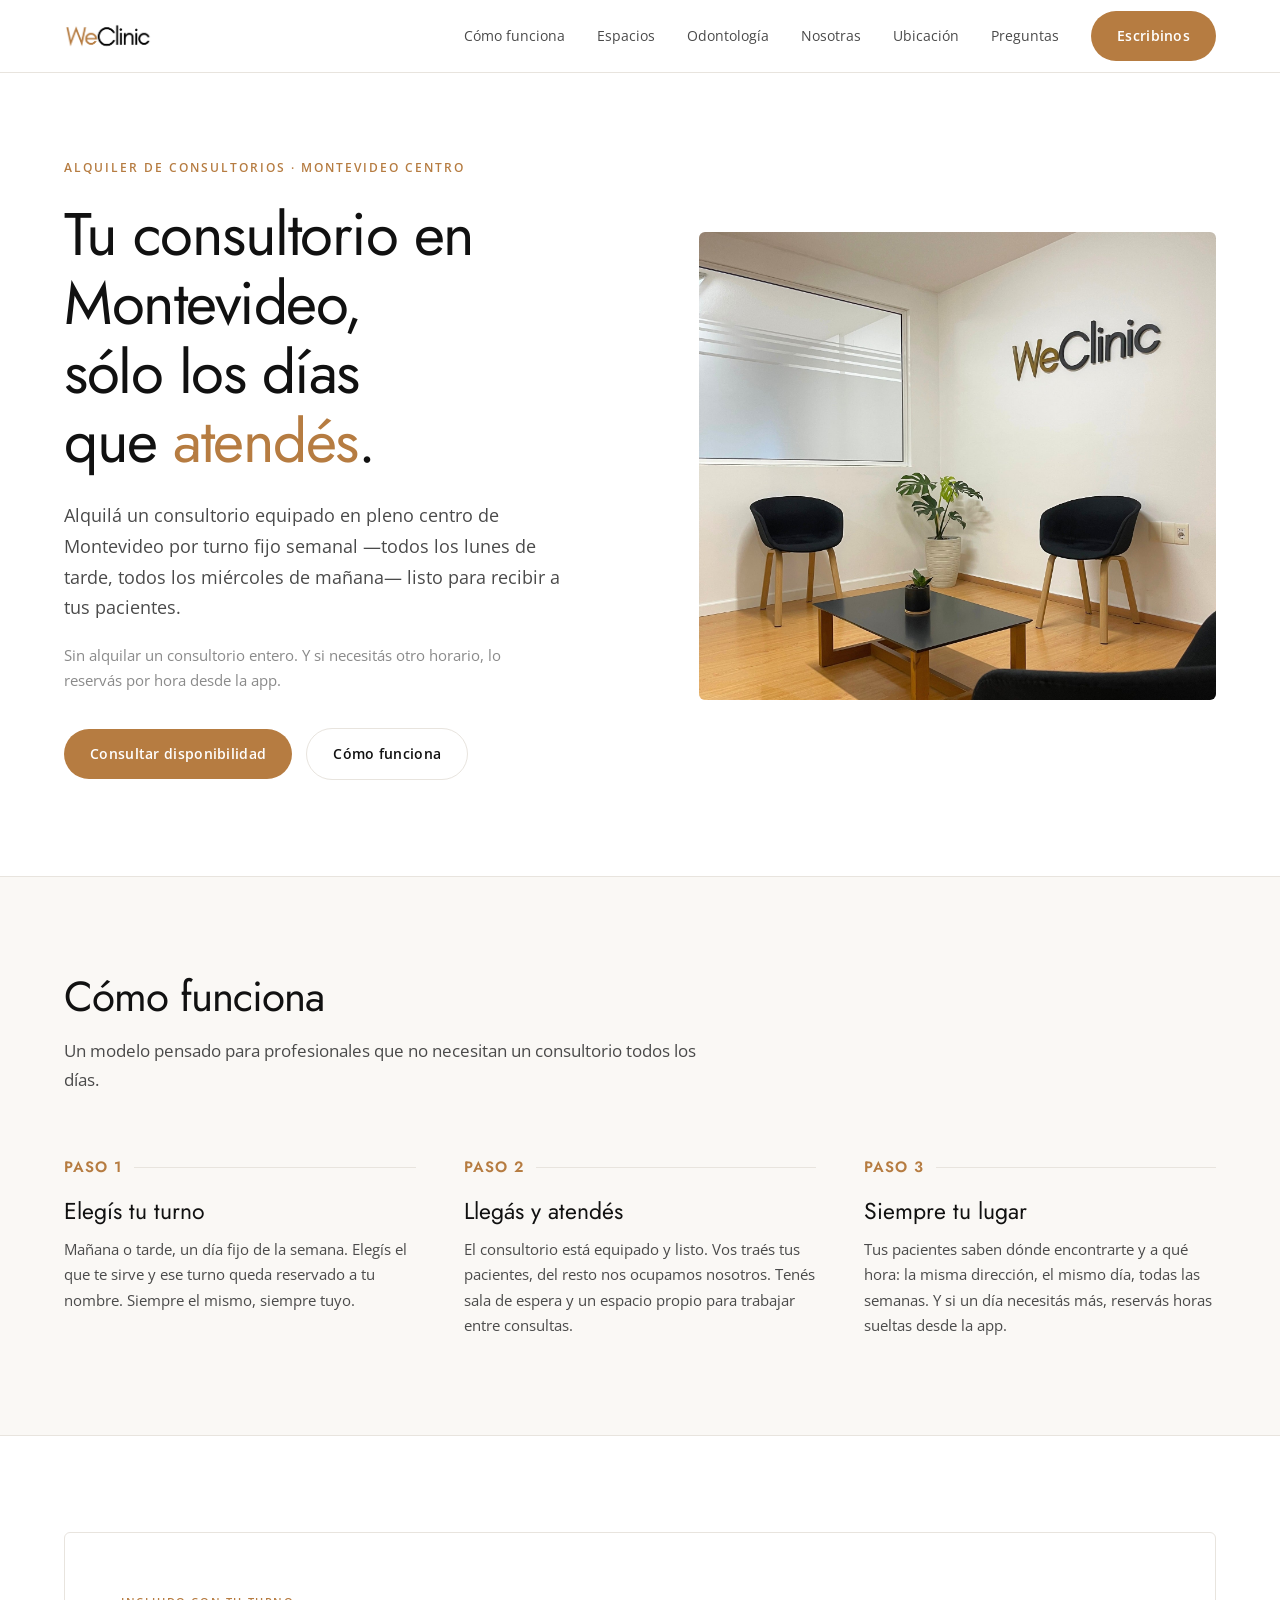
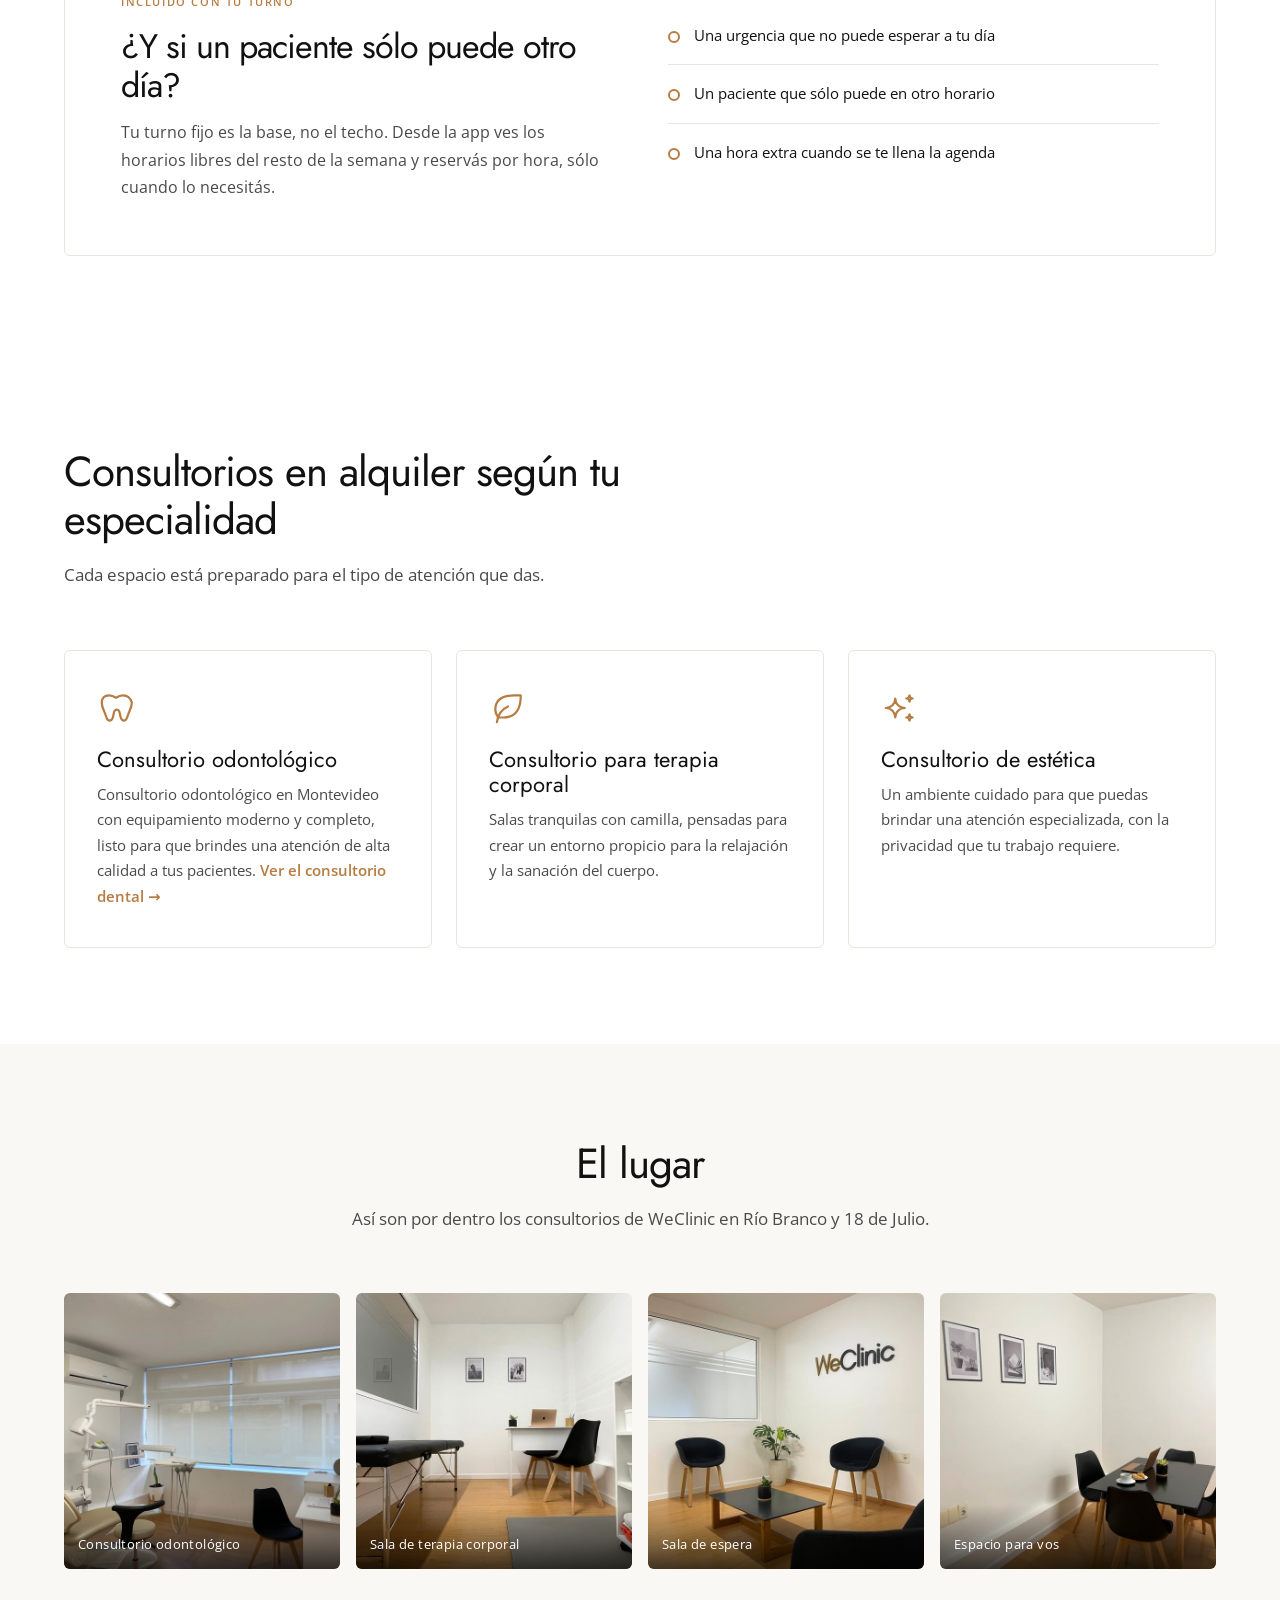
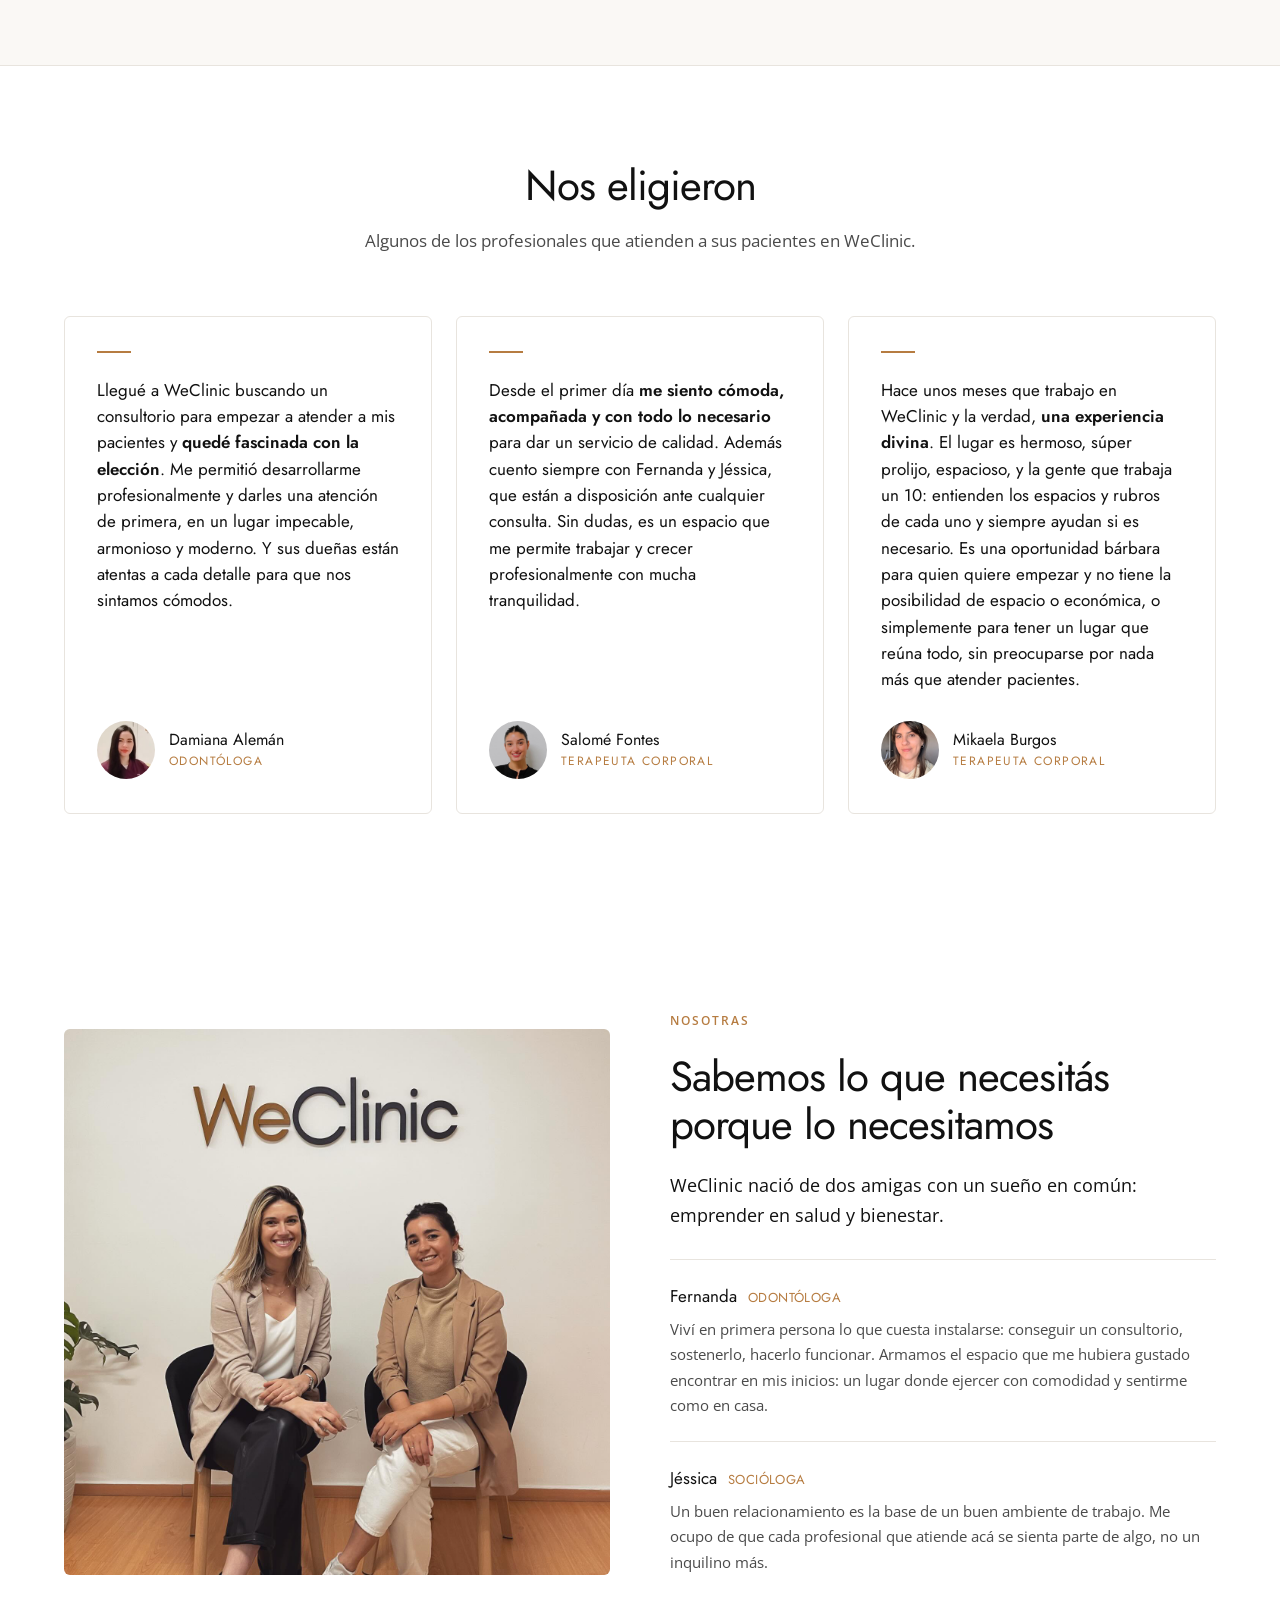
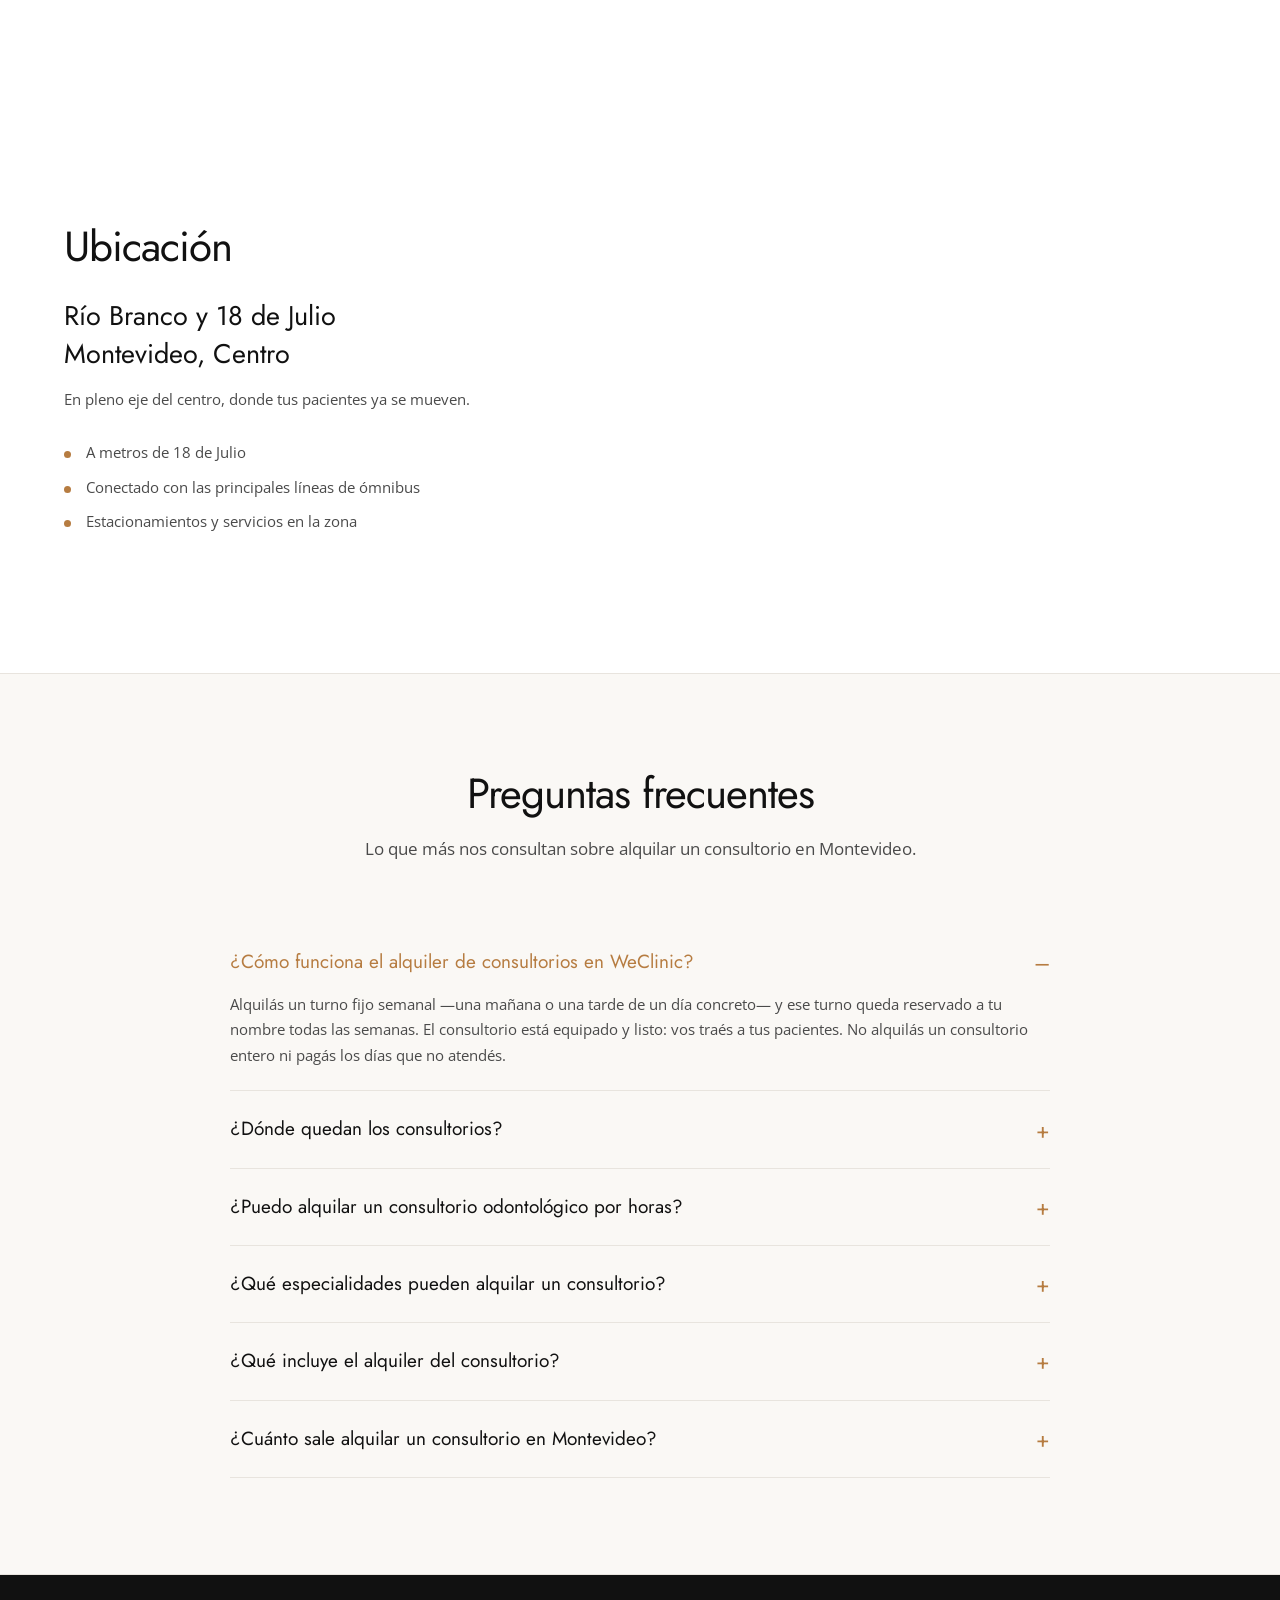
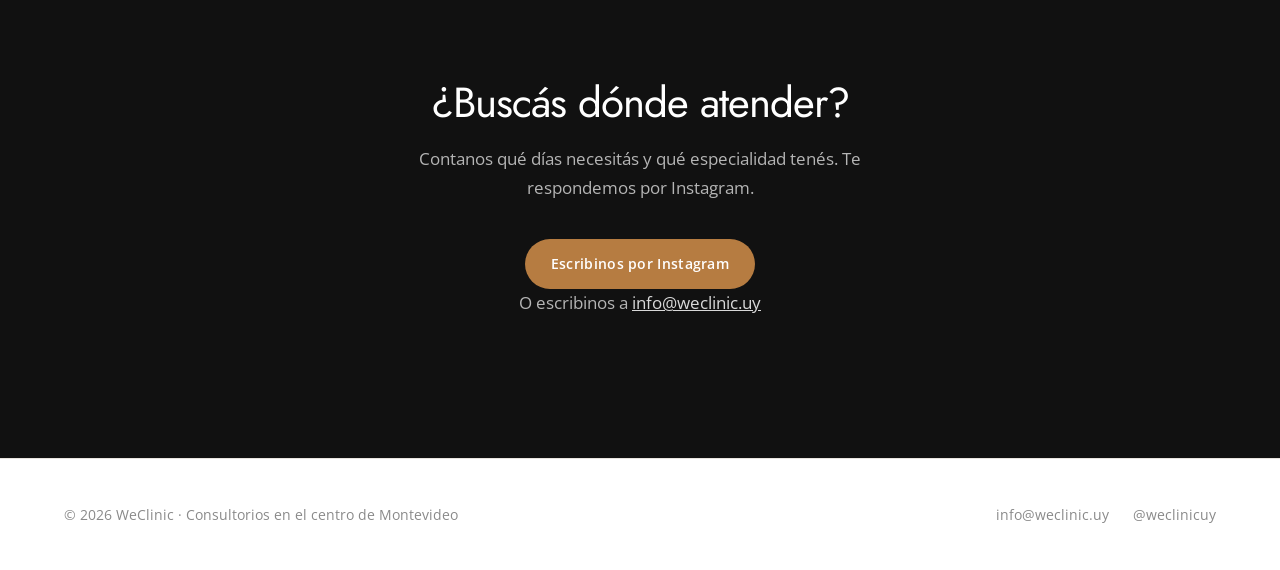
==== index.html @ 14ea9f9a "Agregar testimonio de Mikaela Burgos Co-Authored-By: Claude Opus 5 <noreply@anthropic.com>" ====
<!DOCTYPE html>
<html lang="es-UY">
<head>
<meta charset="utf-8">
<meta name="viewport" content="width=device-width, initial-scale=1">
<title>Alquiler de consultorios en Montevideo por turno | WeClinic</title>
<meta name="description" content="Alquiler de consultorios equipados en el centro de Montevideo (Río Branco y 18 de Julio). Turno fijo semanal u horas sueltas, para odontólogos, terapeutas y estética. Sin alquilar un consultorio entero.">
<link rel="canonical" href="https://weclinic.uy/">
<meta name="robots" content="index,follow,max-image-preview:large">
<meta property="og:type" content="website">
<meta property="og:site_name" content="WeClinic">
<meta property="og:locale" content="es_UY">
<meta property="og:title" content="Alquiler de consultorios en Montevideo por turno | WeClinic">
<meta property="og:description" content="Consultorios equipados para alquilar por turno fijo semanal en pleno centro de Montevideo. Odontología, terapia corporal y estética.">
<meta property="og:image" content="https://weclinic.uy/img/recepcion.jpg">
<meta property="og:url" content="https://weclinic.uy/">
<meta name="twitter:card" content="summary_large_image">
<meta name="twitter:title" content="Alquiler de consultorios en Montevideo por turno | WeClinic">
<meta name="twitter:description" content="Consultorios equipados para alquilar por turno fijo semanal en pleno centro de Montevideo.">
<meta name="twitter:image" content="https://weclinic.uy/img/recepcion.jpg">
<meta name="theme-color" content="#111111">
<link rel="icon" type="image/png" href="img/favicon.png">
<link rel="apple-touch-icon" href="img/favicon.png">
<link rel="preconnect" href="https://fonts.googleapis.com">
<link rel="preconnect" href="https://fonts.gstatic.com" crossorigin>
<link href="https://fonts.googleapis.com/css2?family=Jost:wght@300;400;500;600&family=Open+Sans:wght@400;600&display=swap" rel="stylesheet">
<link rel="stylesheet" href="css/site.css">

<script type="application/ld+json">
{
  "@context": "https://schema.org",
  "@graph": [
    {
      "@type": ["LocalBusiness", "MedicalClinic"],
      "@id": "https://weclinic.uy/#business",
      "name": "WeClinic",
      "description": "Alquiler de consultorios equipados por turno fijo semanal u horas sueltas en el centro de Montevideo, para odontólogos, terapeutas corporales y profesionales de la estética.",
      "url": "https://weclinic.uy/",
      "logo": "https://weclinic.uy/img/logo.png",
      "image": [
        "https://weclinic.uy/img/recepcion.jpg",
        "https://weclinic.uy/img/odontologia.jpg",
        "https://weclinic.uy/img/terapia.jpg"
      ],
      "email": "info@weclinic.uy",
      "address": {
        "@type": "PostalAddress",
        "streetAddress": "Río Branco esq. 18 de Julio",
        "addressLocality": "Montevideo",
        "addressRegion": "Montevideo",
        "postalCode": "11100",
        "addressCountry": "UY"
      },
      "geo": {
        "@type": "GeoCoordinates",
        "latitude": -34.9060,
        "longitude": -56.1922
      },
      "areaServed": {
        "@type": "City",
        "name": "Montevideo"
      },
      "sameAs": ["https://instagram.com/weclinicuy"]
    },
    {
      "@type": "Service",
      "@id": "https://weclinic.uy/#servicio",
      "name": "Alquiler de consultorios en Montevideo",
      "serviceType": "Alquiler de consultorios médicos y odontológicos",
      "provider": { "@id": "https://weclinic.uy/#business" },
      "areaServed": { "@type": "City", "name": "Montevideo" },
      "hasOfferCatalog": {
        "@type": "OfferCatalog",
        "name": "Consultorios disponibles",
        "itemListElement": [
          {
            "@type": "Offer",
            "itemOffered": {
              "@type": "Service",
              "name": "Alquiler de consultorio odontológico en Montevideo",
              "description": "Consultorio odontológico equipado con sillón dental, por turno fijo semanal u horas sueltas."
            }
          },
          {
            "@type": "Offer",
            "itemOffered": {
              "@type": "Service",
              "name": "Alquiler de consultorio para terapia corporal en Montevideo",
              "description": "Consultorio equipado con camilla para masajes, fisioterapia y terapias corporales."
            }
          },
          {
            "@type": "Offer",
            "itemOffered": {
              "@type": "Service",
              "name": "Alquiler de consultorio de estética en Montevideo",
              "description": "Consultorio privado y equipado para tratamientos estéticos."
            }
          }
        ]
      }
    },
    {
      "@type": "FAQPage",
      "@id": "https://weclinic.uy/#faq",
      "mainEntity": [
        {
          "@type": "Question",
          "name": "¿Cómo funciona el alquiler de consultorios en WeClinic?",
          "acceptedAnswer": {
            "@type": "Answer",
            "text": "Alquilás un turno fijo semanal —una mañana o una tarde de un día concreto— y ese turno queda reservado a tu nombre todas las semanas. El consultorio está equipado y listo: vos traés a tus pacientes. No alquilás un consultorio entero ni pagás los días que no atendés."
          }
        },
        {
          "@type": "Question",
          "name": "¿Dónde quedan los consultorios?",
          "acceptedAnswer": {
            "@type": "Answer",
            "text": "En Río Branco y 18 de Julio, pleno centro de Montevideo. Está a metros de 18 de Julio, conectado con las principales líneas de ómnibus y con estacionamientos y servicios en la zona."
          }
        },
        {
          "@type": "Question",
          "name": "¿Puedo alquilar un consultorio odontológico por horas?",
          "acceptedAnswer": {
            "@type": "Answer",
            "text": "Sí. Además de tu turno fijo, desde la app ves los horarios libres del resto de la semana y reservás por hora cuando lo necesitás: una urgencia, un paciente que sólo puede otro día o una hora extra cuando se te llena la agenda."
          }
        },
        {
          "@type": "Question",
          "name": "¿Qué especialidades pueden alquilar un consultorio?",
          "acceptedAnswer": {
            "@type": "Answer",
            "text": "Tenemos consultorios preparados para odontología (con sillón dental), terapia corporal (con camilla) y estética. Si tu especialidad no está en la lista, escribinos y vemos si el espacio te sirve."
          }
        },
        {
          "@type": "Question",
          "name": "¿Qué incluye el alquiler del consultorio?",
          "acceptedAnswer": {
            "@type": "Answer",
            "text": "El consultorio equipado, sala de espera para tus pacientes y un espacio propio donde trabajar entre consultas. Sumado al acceso a la app para reservar horas sueltas."
          }
        },
        {
          "@type": "Question",
          "name": "¿Cuánto sale alquilar un consultorio en Montevideo?",
          "acceptedAnswer": {
            "@type": "Answer",
            "text": "El precio depende del turno y de la especialidad. Escribinos por Instagram o a info@weclinic.uy contándonos qué días necesitás y te pasamos la disponibilidad y el valor."
          }
        }
      ]
    },
    {
      "@type": "WebSite",
      "@id": "https://weclinic.uy/#website",
      "url": "https://weclinic.uy/",
      "name": "WeClinic",
      "inLanguage": "es-UY",
      "publisher": { "@id": "https://weclinic.uy/#business" }
    }
  ]
}
</script>
</head>
<body>

<header>
  <div class="wrap nav">
    <a href="#" class="logo"><img src="img/logo.png" alt="WeClinic" width="1500" height="578"></a>
    <nav class="nav-links">
      <a href="#como-funciona">Cómo funciona</a>
      <a href="#espacios">Espacios</a>
      <a href="consultorio-odontologico-montevideo/">Odontología</a>
      <a href="#nosotras">Nosotras</a>
      <a href="#ubicacion">Ubicación</a>
      <a href="#preguntas">Preguntas</a>
      <a class="btn nav-cta" href="https://ig.me/m/weclinicuy" target="_blank" rel="noopener">Escribinos</a>
    </nav>
  </div>
</header>

<!-- HERO -->
<section class="hero">
  <div class="wrap hero-grid">
    <div>
      <span class="eyebrow">Alquiler de consultorios · Montevideo centro</span>
      <h1>Tu consultorio en Montevideo,<br>sólo los días<br>que <em>atendés</em>.</h1>
      <p class="lede">
        Alquilá un consultorio equipado en pleno centro de Montevideo por turno fijo
        semanal —todos los lunes de tarde, todos los miércoles de mañana— listo para
        recibir a tus pacientes.
      </p>
      <p class="hero-note">
        Sin alquilar un consultorio entero. Y si necesitás otro horario,
        lo reservás por hora desde la app.
      </p>
      <div class="hero-actions">
        <a class="btn btn-lg" href="https://ig.me/m/weclinicuy" target="_blank" rel="noopener">Consultar disponibilidad</a>
        <a class="btn btn-lg btn-ghost" href="#como-funciona">Cómo funciona</a>
      </div>
    </div>
    <div class="hero-img">
      <img src="img/recepcion.jpg" alt="Sala de espera de WeClinic con el logo en la pared" width="1800" height="2400">
    </div>
  </div>
</section>

<!-- COMO FUNCIONA -->
<section id="como-funciona" class="band">
  <div class="wrap">
    <div class="sec-head">
      <h2>Cómo funciona</h2>
      <p>Un modelo pensado para profesionales que no necesitan un consultorio todos los días.</p>
    </div>
    <div class="steps">
      <div class="step">
        <div class="step-num">PASO 1</div>
        <h3>Elegís tu turno</h3>
        <p>Mañana o tarde, un día fijo de la semana. Elegís el que te sirve y ese turno queda reservado a tu nombre. Siempre el mismo, siempre tuyo.</p>
      </div>
      <div class="step">
        <div class="step-num">PASO 2</div>
        <h3>Llegás y atendés</h3>
        <p>El consultorio está equipado y listo. Vos traés tus pacientes, del resto nos ocupamos nosotros. Tenés sala de espera y un espacio propio para trabajar entre consultas.</p>
      </div>
      <div class="step">
        <div class="step-num">PASO 3</div>
        <h3>Siempre tu lugar</h3>
        <p>Tus pacientes saben dónde encontrarte y a qué hora: la misma dirección, el mismo día, todas las semanas. Y si un día necesitás más, reservás horas sueltas desde la app.</p>
      </div>
    </div>
  </div>
</section>

<!-- APP / HORAS SUELTAS -->
<section>
  <div class="wrap">
    <div class="panel">
      <div>
        <span class="panel-tag">Incluido con tu turno</span>
        <h2>¿Y si un paciente sólo puede otro día?</h2>
        <p>
          Tu turno fijo es la base, no el techo. Desde la app ves los horarios
          libres del resto de la semana y reservás por hora, sólo cuando lo necesitás.
        </p>
      </div>
      <ul class="uses">
        <li>Una urgencia que no puede esperar a tu día</li>
        <li>Un paciente que sólo puede en otro horario</li>
        <li>Una hora extra cuando se te llena la agenda</li>
      </ul>
    </div>
  </div>
</section>

<!-- ESPECIALIDADES -->
<section id="espacios">
  <div class="wrap">
    <div class="sec-head">
      <h2>Consultorios en alquiler según tu especialidad</h2>
      <p>Cada espacio está preparado para el tipo de atención que das.</p>
    </div>
    <div class="specs">
      <div class="spec">
        <div class="spec-icon" aria-hidden="true">
          <svg viewBox="0 0 24 24" fill="none" stroke="currentColor" stroke-width="1.4" stroke-linecap="round" stroke-linejoin="round">
            <path d="M12 5.5c-1.5-1-3-1.5-4.5-1.5C5 4 3 5.5 3 8.5c0 2 .5 3.5 1.5 5.5.5 1 1 2.5 1.5 4 .5 1.5 1 2 2 2s1.5-.5 2-2c.5-1.5.5-3 1-4 .5-1 1-1 1.5-1s1 0 1.5 1c.5 1 .5 2.5 1 4 .5 1.5 1 2 2 2s1.5-.5 2-2c.5-1.5 1-3 1.5-4 1-2 1.5-3.5 1.5-5.5C21 5.5 19 4 16.5 4c-1.5 0-3 .5-4.5 1.5z"/>
          </svg>
        </div>
        <h3>Consultorio odontológico</h3>
        <p>Consultorio odontológico en Montevideo con equipamiento moderno y completo, listo para que brindes una atención de alta calidad a tus pacientes. <a href="consultorio-odontologico-montevideo/" style="color:var(--gold);text-decoration:none;font-weight:600">Ver el consultorio dental →</a></p>
      </div>
      <div class="spec">
        <div class="spec-icon" aria-hidden="true">
          <svg viewBox="0 0 24 24" fill="none" stroke="currentColor" stroke-width="1.4" stroke-linecap="round" stroke-linejoin="round">
            <path d="M5 21c.5-4.5 2.5-8 7-10"/>
            <path d="M9 18c6.2 0 10.5-3.3 11-12V4h-4c-9 0-12 4-12 9 0 1 0 3 2 5h3z"/>
          </svg>
        </div>
        <h3>Consultorio para terapia corporal</h3>
        <p>Salas tranquilas con camilla, pensadas para crear un entorno propicio para la relajación y la sanación del cuerpo.</p>
      </div>
      <div class="spec">
        <div class="spec-icon" aria-hidden="true">
          <svg viewBox="0 0 24 24" fill="none" stroke="currentColor" stroke-width="1.4" stroke-linecap="round" stroke-linejoin="round">
            <path d="M16 18a2 2 0 0 1 2 2 2 2 0 0 1 2-2 2 2 0 0 1-2-2 2 2 0 0 1-2 2z"/>
            <path d="M16 6a2 2 0 0 1 2 2 2 2 0 0 1 2-2 2 2 0 0 1-2-2 2 2 0 0 1-2 2z"/>
            <path d="M9 18a6 6 0 0 1 6-6 6 6 0 0 1-6-6 6 6 0 0 1-6 6 6 6 0 0 1 6 6z"/>
          </svg>
        </div>
        <h3>Consultorio de estética</h3>
        <p>Un ambiente cuidado para que puedas brindar una atención especializada, con la privacidad que tu trabajo requiere.</p>
      </div>
    </div>
  </div>
</section>

<!-- GALERIA -->
<section class="band" style="padding-top:0;border-top:0">
  <div class="wrap" style="padding-top:96px">
    <div class="sec-head center">
      <h2>El lugar</h2>
      <p>Así son por dentro los consultorios de WeClinic en Río Branco y 18 de Julio.</p>
    </div>
    <!--
      Cada foto abre en grande al hacer click. Para sumar otra, copiá un
      <figure class="shot"> entero: el visor toma solas todas las que haya.
      data-caption es el texto que se ve abajo en el visor (repetí el figcaption).
      data-full es opcional: poné ahí la versión en alta si existe; si no está,
      el visor usa la misma foto de la grilla.
    -->
    <div class="gallery">
      <figure class="shot">
        <button type="button" class="shot-btn" data-caption="Consultorio odontológico" aria-label="Ver más grande: consultorio odontológico">
          <img src="img/odontologia.jpg" alt="Consultorio odontológico en alquiler en Montevideo, equipado con sillón dental" width="600" height="800" loading="lazy">
        </button>
        <figcaption>Consultorio odontológico</figcaption>
      </figure>
      <figure class="shot">
        <button type="button" class="shot-btn" data-caption="Sala de terapia corporal" aria-label="Ver más grande: sala de terapia corporal">
          <img src="img/terapia.jpg" alt="Consultorio para terapia corporal en alquiler en el centro de Montevideo, con camilla y escritorio" width="600" height="800" loading="lazy">
        </button>
        <figcaption>Sala de terapia corporal</figcaption>
      </figure>
      <figure class="shot">
        <button type="button" class="shot-btn" data-caption="Sala de espera" data-full="img/recepcion.jpg" aria-label="Ver más grande: sala de espera">
          <img src="img/recepcion-sm.jpg" alt="Sala de espera de WeClinic" width="600" height="800" loading="lazy">
        </button>
        <figcaption>Sala de espera</figcaption>
      </figure>
      <figure class="shot">
        <button type="button" class="shot-btn" data-caption="Espacio para vos" aria-label="Ver más grande: espacio común de trabajo">
          <img src="img/espacio-trabajo.jpg" alt="Espacio común de trabajo con mesa y sillas" width="600" height="800" loading="lazy">
        </button>
        <figcaption>Espacio para vos</figcaption>
      </figure>
    </div>
  </div>
</section>

<!-- TESTIMONIOS -->
<section id="testimonios">
  <div class="wrap">
    <div class="sec-head center">
      <h2>Nos eligieron</h2>
      <p>Algunos de los profesionales que atienden a sus pacientes en WeClinic.</p>
    </div>
    <!--
      PARA SUMAR OTRO TESTIMONIO: copiá el bloque <figure class="quote-card">
      entero y pegalo justo debajo, con la frase, el nombre y la foto nuevos.
      El diseño se acomoda solo: con uno se muestra apaisado (foto al costado)
      y con dos o tres pasa a tarjetas en columnas. No hay nada más que tocar.

      Sólo frases reales, con permiso del profesional para usar nombre y foto.
    -->
    <div class="quotes">
      <figure class="quote-card">
        <div class="spec-mark"></div>
        <blockquote>
          Llegué a WeClinic buscando un consultorio para empezar a atender a mis
          pacientes y <strong>quedé fascinada con la elección</strong>. Me permitió
          desarrollarme profesionalmente y darles una atención de primera, en un lugar
          impecable, armonioso y moderno. Y sus dueñas están atentas a cada detalle
          para que nos sintamos cómodos.
        </blockquote>
        <figcaption>
          <img class="quote-photo" src="img/damiana-aleman.jpg"
               alt="Damiana Alemán, odontóloga en WeClinic"
               width="320" height="320" loading="lazy">
          <span class="quote-who">Damiana Alemán<span class="quote-role">Odontóloga</span></span>
        </figcaption>
      </figure>
      <figure class="quote-card">
        <div class="spec-mark"></div>
        <blockquote>
          Desde el primer día <strong>me siento cómoda, acompañada y con todo lo
          necesario</strong> para dar un servicio de calidad. Además cuento siempre con
          Fernanda y Jéssica, que están a disposición ante cualquier consulta. Sin
          dudas, es un espacio que me permite trabajar y crecer profesionalmente con
          mucha tranquilidad.
        </blockquote>
        <figcaption>
          <img class="quote-photo" src="img/salome.jpg"
               alt="Salomé Fontes, terapeuta corporal en WeClinic"
               width="320" height="320" loading="lazy">
          <span class="quote-who">Salomé Fontes<span class="quote-role">Terapeuta corporal</span></span>
        </figcaption>
      </figure>
      <figure class="quote-card">
        <div class="spec-mark"></div>
        <blockquote>
          Hace unos meses que trabajo en WeClinic y la verdad, <strong>una experiencia
          divina</strong>. El lugar es hermoso, súper prolijo, espacioso, y la gente que
          trabaja un 10: entienden los espacios y rubros de cada uno y siempre ayudan si
          es necesario. Es una oportunidad bárbara para quien quiere empezar y no tiene
          la posibilidad de espacio o económica, o simplemente para tener un lugar que
          reúna todo, sin preocuparse por nada más que atender pacientes.
        </blockquote>
        <figcaption>
          <img class="quote-photo" src="img/mikaela-burgos.jpg"
               alt="Mikaela Burgos, terapeuta corporal en WeClinic"
               width="320" height="320" loading="lazy">
          <span class="quote-who">Mikaela Burgos<span class="quote-role">Terapeuta corporal</span></span>
        </figcaption>
      </figure>
    </div>
  </div>
</section>

<!-- NOSOTRAS -->
<section id="nosotras">
  <div class="wrap">
    <div class="about">
      <div class="about-img">
        <img src="img/fundadoras.jpg" alt="Fernanda y Jéssica, fundadoras de WeClinic, en la recepción" width="1440" height="1440" loading="lazy">
      </div>
      <div>
        <span class="eyebrow">Nosotras</span>
        <h2>Sabemos lo que necesitás porque lo necesitamos</h2>
        <p class="about-lead">
          WeClinic nació de dos amigas con un sueño en común: emprender en salud y bienestar.
        </p>
        <div class="founder">
          <div class="founder-name">Fernanda <span>ODONTÓLOGA</span></div>
          <p>
            Viví en primera persona lo que cuesta instalarse: conseguir un consultorio,
            sostenerlo, hacerlo funcionar. Armamos el espacio que me hubiera gustado
            encontrar en mis inicios: un lugar donde ejercer con comodidad y sentirme
            como en casa.
          </p>
        </div>
        <div class="founder">
          <div class="founder-name">Jéssica <span>SOCIÓLOGA</span></div>
          <p>
            Un buen relacionamiento es la base de un buen ambiente de trabajo. Me ocupo de que
            cada profesional que atiende acá se sienta parte de algo, no un inquilino más.
          </p>
        </div>
      </div>
    </div>
  </div>
</section>

<!-- UBICACION -->
<section id="ubicacion">
  <div class="wrap">
    <div class="loc-grid">
      <div>
        <div class="sec-head" style="margin-bottom:26px">
          <h2>Ubicación</h2>
        </div>
        <p class="addr">Río Branco y 18 de Julio<br>Montevideo, Centro</p>
        <p style="font-size:15px">En pleno eje del centro, donde tus pacientes ya se mueven.</p>
        <ul class="loc-list">
          <li>A metros de 18 de Julio</li>
          <li>Conectado con las principales líneas de ómnibus</li>
          <li>Estacionamientos y servicios en la zona</li>
        </ul>
      </div>
      <div>
        <iframe class="map"
          src="https://www.google.com/maps?q=Rio+Branco+y+18+de+Julio,+Montevideo,+Uruguay&z=16&output=embed"
          loading="lazy" referrerpolicy="no-referrer-when-downgrade"
          title="Mapa de la ubicación de WeClinic en Río Branco y 18 de Julio, Montevideo"></iframe>
      </div>
    </div>
  </div>
</section>

<!-- FAQ -->
<section id="preguntas" class="band">
  <div class="wrap">
    <div class="sec-head center">
      <h2>Preguntas frecuentes</h2>
      <p>Lo que más nos consultan sobre alquilar un consultorio en Montevideo.</p>
    </div>
    <div class="faq">
      <details open>
        <summary>¿Cómo funciona el alquiler de consultorios en WeClinic?</summary>
        <p>Alquilás un turno fijo semanal —una mañana o una tarde de un día concreto— y ese turno queda reservado a tu nombre todas las semanas. El consultorio está equipado y listo: vos traés a tus pacientes. No alquilás un consultorio entero ni pagás los días que no atendés.</p>
      </details>
      <details>
        <summary>¿Dónde quedan los consultorios?</summary>
        <p>En Río Branco y 18 de Julio, pleno centro de Montevideo. Está a metros de 18 de Julio, conectado con las principales líneas de ómnibus y con estacionamientos y servicios en la zona.</p>
      </details>
      <details>
        <summary>¿Puedo alquilar un consultorio odontológico por horas?</summary>
        <p>Sí. Además de tu turno fijo, desde la app ves los horarios libres del resto de la semana y reservás por hora cuando lo necesitás: una urgencia, un paciente que sólo puede otro día o una hora extra cuando se te llena la agenda.</p>
      </details>
      <details>
        <summary>¿Qué especialidades pueden alquilar un consultorio?</summary>
        <p>Tenemos consultorios preparados para odontología (con sillón dental), terapia corporal (con camilla) y estética. Si tu especialidad no está en la lista, escribinos y vemos si el espacio te sirve.</p>
      </details>
      <details>
        <summary>¿Qué incluye el alquiler del consultorio?</summary>
        <p>El consultorio equipado, sala de espera para tus pacientes y un espacio propio donde trabajar entre consultas. Sumado al acceso a la app para reservar horas sueltas.</p>
      </details>
      <details>
        <summary>¿Cuánto sale alquilar un consultorio en Montevideo?</summary>
        <p>El precio depende del turno y de la especialidad. Escribinos por <a href="https://ig.me/m/weclinicuy" target="_blank" rel="noopener" style="color:var(--gold)">Instagram</a> o a <a href="mailto:info@weclinic.uy" style="color:var(--gold)">info@weclinic.uy</a> contándonos qué días necesitás y te pasamos la disponibilidad y el valor.</p>
      </details>
    </div>
  </div>
</section>

<!-- CTA -->
<section class="cta">
  <div class="wrap">
    <h2>¿Buscás dónde atender?</h2>
    <p>Contanos qué días necesitás y qué especialidad tenés. Te respondemos por Instagram.</p>
    <a class="btn btn-lg" href="https://ig.me/m/weclinicuy" target="_blank" rel="noopener">Escribinos por Instagram</a>
    <p class="cta-alt">O escribinos a <a href="mailto:info@weclinic.uy">info@weclinic.uy</a></p>
  </div>
</section>

<footer>
  <div class="wrap foot">
    <div>© <span id="y">2026</span> WeClinic · Consultorios en el centro de Montevideo</div>
    <div class="foot-links">
      <a href="mailto:info@weclinic.uy">info@weclinic.uy</a>
      <a href="https://instagram.com/weclinicuy" target="_blank" rel="noopener">@weclinicuy</a>
    </div>
  </div>
</footer>

<!-- VISOR DE FOTOS (galería "El lugar"). No hay nada que editar acá. -->
<dialog class="lightbox" id="lightbox" aria-label="Fotos de WeClinic">
  <div class="lb-stage">
    <img id="lb-img" src="" alt="">
    <p class="lb-cap" id="lb-cap"></p>
  </div>
  <button type="button" class="lb-btn lb-close" id="lb-close" aria-label="Cerrar">&times;</button>
  <button type="button" class="lb-btn lb-prev" id="lb-prev" aria-label="Foto anterior">&#8249;</button>
  <button type="button" class="lb-btn lb-next" id="lb-next" aria-label="Foto siguiente">&#8250;</button>
</dialog>

<script>
document.getElementById('y').textContent = new Date().getFullYear();

(function () {
  var shots = [].slice.call(document.querySelectorAll('.shot-btn'));
  var dlg = document.getElementById('lightbox');
  if (!shots.length || !dlg || typeof dlg.showModal !== 'function') return;

  var img = document.getElementById('lb-img');
  var cap = document.getElementById('lb-cap');
  var nav = shots.length > 1;
  var at = 0;

  document.getElementById('lb-prev').hidden = !nav;
  document.getElementById('lb-next').hidden = !nav;

  function show(n) {
    at = (n + shots.length) % shots.length;
    var thumb = shots[at].querySelector('img');
    img.src = shots[at].dataset.full || thumb.src;
    img.alt = thumb.alt;
    cap.textContent = shots[at].dataset.caption || '';
  }

  shots.forEach(function (btn, n) {
    btn.addEventListener('click', function () { show(n); dlg.showModal(); });
  });

  // Click en el fondo (fuera de la foto) cierra
  dlg.addEventListener('click', function (e) {
    if (e.target === dlg || e.target.classList.contains('lb-stage')) dlg.close();
  });
  dlg.addEventListener('keydown', function (e) {
    if (!nav) return;
    if (e.key === 'ArrowRight') { e.preventDefault(); show(at + 1); }
    if (e.key === 'ArrowLeft') { e.preventDefault(); show(at - 1); }
  });
  // Al cerrar, el foco vuelve a la foto desde la que se abrió
  dlg.addEventListener('close', function () { shots[at].focus(); });

  document.getElementById('lb-close').addEventListener('click', function () { dlg.close(); });
  document.getElementById('lb-prev').addEventListener('click', function () { show(at - 1); });
  document.getElementById('lb-next').addEventListener('click', function () { show(at + 1); });
})();
</script>
</body>
</html>
---- css/site.css ----
:root{
    --gold:#b67c41;
    --gold-dark:#966636;
    --ink:#111111;
    --body:#4a4a4a;
    --muted:#8a8a8a;
    --line:#e8e4de;
    --cream:#faf8f5;
    --max:1200px;
  }
  *{box-sizing:border-box;margin:0;padding:0}
  html{scroll-behavior:smooth}
  body{
    font-family:'Open Sans',system-ui,sans-serif;
    color:var(--body);
    background:#fff;
    line-height:1.7;
    -webkit-font-smoothing:antialiased;
  }
  h1,h2,h3,.display{font-family:'Jost',system-ui,sans-serif;color:var(--ink);font-weight:400;line-height:1.15}
  a{color:inherit}
  img{max-width:100%;display:block}
  .wrap{max-width:var(--max);margin:0 auto;padding:0 24px}

  /* NAV */
  header{position:sticky;top:0;z-index:50;background:rgba(255,255,255,.92);backdrop-filter:blur(10px);border-bottom:1px solid var(--line)}
  .nav{display:flex;align-items:center;justify-content:space-between;height:72px}
  .logo{display:block;line-height:0}
  .logo img{height:34px;width:auto}
  .nav-links{display:flex;align-items:center;gap:32px}
  .nav-links a:not(.btn){font-size:14px;text-decoration:none;color:var(--body);transition:color .2s}
  .nav-links a:not(.btn):hover{color:var(--gold)}
  a.btn,.btn{
    display:inline-block;background:var(--gold);color:#fff;text-decoration:none;
    padding:13px 26px;border-radius:999px;font-size:14px;font-weight:600;
    letter-spacing:.3px;transition:background .2s,transform .2s;white-space:nowrap;
  }
  a.btn:hover,.btn:hover{background:var(--gold-dark);color:#fff;transform:translateY(-1px)}
  .btn-lg{padding:16px 34px;font-size:15px}
  a.btn-ghost,.btn-ghost{background:transparent;color:var(--ink);border:1px solid var(--line)}
  a.btn-ghost:hover,.btn-ghost:hover{background:var(--cream);border-color:var(--gold);color:var(--gold)}
  .nav-cta{display:none}

  /* HERO */
  .hero{padding:80px 0 96px}
  .hero-grid{display:grid;grid-template-columns:1.05fr .95fr;gap:64px;align-items:center}
  .eyebrow{
    display:inline-block;font-size:12px;letter-spacing:2px;text-transform:uppercase;
    color:var(--gold);font-weight:600;margin-bottom:22px;
  }
  h1{font-size:clamp(38px,5vw,60px);letter-spacing:-1.5px;margin-bottom:24px}
  h1 em{font-style:normal;color:var(--gold)}
  .lede{font-size:18px;max-width:520px;margin-bottom:20px}
  .hero-note{font-size:15px;color:var(--muted);margin-bottom:34px;max-width:480px}
  .hero-actions{display:flex;gap:14px;flex-wrap:wrap;align-items:center}
  .hero-img{position:relative}
  .hero-img img{
    border-radius:6px;width:100%;
    height:clamp(380px,52vh,500px);
    object-fit:cover;object-position:center 42%;
  }

  /* SECTIONS */
  section{padding:96px 0}
  .band{background:var(--cream);border-top:1px solid var(--line);border-bottom:1px solid var(--line)}
  .sec-head{max-width:640px;margin-bottom:60px}
  .sec-head.center{margin-left:auto;margin-right:auto;text-align:center}
  h2{font-size:clamp(30px,3.6vw,42px);letter-spacing:-1px;margin-bottom:16px}
  .sec-head p{font-size:17px}

  /* PASOS */
  .steps{display:grid;grid-template-columns:repeat(3,1fr);gap:48px}
  .step-num{
    font-family:'Jost',sans-serif;font-size:15px;font-weight:600;color:var(--gold);
    letter-spacing:1px;margin-bottom:18px;display:flex;align-items:center;gap:12px;
  }
  .step-num::after{content:'';flex:1;height:1px;background:var(--line)}
  .step h3{font-size:23px;margin-bottom:12px}
  .step p{font-size:15px}

  /* PANEL APP */
  .panel{
    border:1px solid var(--line);border-radius:6px;background:#fff;
    padding:54px 56px;display:grid;grid-template-columns:1fr 1fr;gap:56px;align-items:center;
  }
  .panel-tag{
    display:inline-block;font-size:11px;letter-spacing:1.6px;text-transform:uppercase;
    color:var(--gold);font-weight:600;margin-bottom:16px;
  }
  .panel h2{font-size:clamp(26px,2.8vw,34px);margin-bottom:14px}
  .panel p{font-size:16px}
  .uses{list-style:none}
  .uses li{
    font-size:15px;color:var(--ink);padding:16px 0 16px 26px;
    border-bottom:1px solid var(--line);position:relative;
  }
  .uses li:first-child{padding-top:0}
  .uses li:last-child{border-bottom:0;padding-bottom:0}
  .uses li::before{
    content:'';position:absolute;left:0;top:24px;width:8px;height:8px;
    border-radius:50%;border:2px solid var(--gold);
  }
  .uses li:first-child::before{top:8px}

  /* ESPECIALIDADES */
  .specs{display:grid;grid-template-columns:repeat(3,1fr);gap:24px}
  .spec{
    background:#fff;border:1px solid var(--line);border-radius:6px;padding:38px 32px;
    transition:border-color .25s,transform .25s;
  }
  .spec:hover{border-color:var(--gold);transform:translateY(-3px)}
  .spec h3{font-size:22px;margin-bottom:10px}
  .spec p{font-size:15px}
  .spec-icon{color:var(--gold);margin-bottom:20px;line-height:0}
  .spec-icon svg{width:38px;height:38px}
  .spec-mark{width:34px;height:2px;background:var(--gold);margin-bottom:24px}

  /* TESTIMONIOS */
  .quotes{display:flex;flex-wrap:wrap;justify-content:center;gap:24px}
  .quote-card{
    flex:1 1 300px;max-width:400px;display:flex;flex-direction:column;
    background:#fff;border:1px solid var(--line);border-radius:6px;padding:34px 32px;
    transition:border-color .25s,transform .25s;
  }
  .quote-card:hover{border-color:var(--gold);transform:translateY(-3px)}
  /* Con un solo testimonio la tarjeta se ensancha, para que no quede sola y flaca */
  .quote-card:only-child{max-width:660px}
  .quote-card blockquote{
    flex:1;font-family:'Jost',sans-serif;font-size:17px;line-height:1.55;
    color:var(--ink);margin-bottom:28px;
  }
  .quote-card blockquote strong{font-weight:600}
  .quote-card figcaption{display:flex;align-items:center;gap:14px}
  .quote-photo{flex:none;width:58px;height:58px;border-radius:50%;object-fit:cover}
  .quote-who{font-family:'Jost',sans-serif;font-size:16px;color:var(--ink);line-height:1.3}
  .quote-role{
    display:block;color:var(--gold);font-size:12px;letter-spacing:1.4px;
    text-transform:uppercase;margin-top:3px;
  }

  /* GALERIA */
  .gallery{display:grid;grid-template-columns:repeat(4,1fr);gap:16px}
  .shot{position:relative;overflow:hidden;border-radius:6px;background:var(--cream)}
  .shot img{aspect-ratio:1/1;object-fit:cover;width:100%;height:auto;transition:transform .5s}
  .shot:hover img{transform:scale(1.04)}
  .shot figcaption{
    position:absolute;left:0;right:0;bottom:0;padding:28px 14px 14px;
    background:linear-gradient(transparent,rgba(0,0,0,.72));
    color:#fff;font-size:13px;letter-spacing:.4px;pointer-events:none;
  }
  .shot-btn{
    display:block;width:100%;padding:0;border:0;background:none;
    font:inherit;color:inherit;cursor:zoom-in;line-height:0;
  }
  .shot-btn:focus-visible{outline:2px solid var(--gold);outline-offset:3px}

  /* VISOR DE FOTOS */
  .lightbox{
    position:fixed;inset:0;width:100%;max-width:100%;height:100%;max-height:100%;
    margin:0;padding:0;border:0;overflow:hidden;
    background:rgba(17,17,17,.96);
  }
  .lightbox::backdrop{background:rgba(17,17,17,.96)}
  .lb-stage{
    width:100%;height:100%;display:flex;flex-direction:column;
    align-items:center;justify-content:center;gap:18px;padding:72px 84px;
  }
  .lb-stage img{
    max-width:100%;max-height:calc(100% - 46px);width:auto;height:auto;
    object-fit:contain;border-radius:6px;
  }
  .lb-cap{color:#fff;font-size:14px;letter-spacing:.4px;text-align:center}
  .lb-btn{
    position:absolute;display:flex;align-items:center;justify-content:center;
    width:46px;height:46px;border:0;border-radius:50%;cursor:pointer;
    background:rgba(255,255,255,.14);color:#fff;font-size:24px;line-height:1;
    padding:0 0 3px;transition:background .2s;
  }
  .lb-btn:hover{background:var(--gold)}
  .lb-btn:focus-visible{outline:2px solid var(--gold);outline-offset:3px}
  .lb-close{top:22px;right:22px}
  .lb-prev{left:22px;top:50%;transform:translateY(-50%);padding:0 3px 4px 0}
  .lb-next{right:22px;top:50%;transform:translateY(-50%);padding:0 0 4px 3px}

  /* NOSOTRAS */
  .about{display:grid;grid-template-columns:1fr 1fr;gap:60px;align-items:center}
  .about-img img{border-radius:6px;aspect-ratio:1/1;object-fit:cover;width:100%;height:auto}
  .about h2{margin-bottom:20px}
  .about-lead{font-size:18px;color:var(--ink);margin-bottom:28px}
  .founder{padding:22px 0;border-top:1px solid var(--line)}
  .founder-name{
    font-family:'Jost',sans-serif;font-size:17px;color:var(--ink);margin-bottom:6px;
  }
  .founder-name span{color:var(--gold);font-size:13px;letter-spacing:.4px;margin-left:6px}
  .founder p{font-size:15px}

  /* UBICACION */
  .loc-grid{display:grid;grid-template-columns:.85fr 1.15fr;gap:56px;align-items:center}
  .addr{font-family:'Jost',sans-serif;font-size:27px;color:var(--ink);line-height:1.4;margin-bottom:14px}
  .loc-list{list-style:none;margin-top:28px}
  .loc-list li{font-size:15px;padding-left:22px;position:relative;margin-bottom:9px}
  .loc-list li::before{content:'';position:absolute;left:0;top:11px;width:7px;height:7px;border-radius:50%;background:var(--gold)}
  .map{border:0;width:100%;height:380px;border-radius:6px;filter:grayscale(1);transition:filter .4s}
  .map:hover{filter:grayscale(0)}

  /* CTA FINAL */
  .cta{background:var(--ink);color:#fff;text-align:center;padding:104px 0}
  .cta h2{color:#fff;margin-bottom:18px}
  .cta p{color:#b5b5b5;font-size:17px;max-width:480px;margin:0 auto 36px}
  .cta .btn{background:var(--gold)}
  .cta .btn:hover{background:#c88f52}
  .cta-alt{margin-top:26px;font-size:14px;color:#8a8a8a}
  .cta-alt a{color:#d9d9d9}

  /* FOOTER */
  footer{padding:44px 0;border-top:1px solid var(--line);font-size:14px;color:var(--muted)}
  .foot{display:flex;justify-content:space-between;align-items:center;gap:20px;flex-wrap:wrap}
  .foot a{text-decoration:none}
  .foot a:hover{color:var(--gold)}
  .foot-links{display:flex;gap:24px}

  /* RESPONSIVE */
  @media(min-width:720px){.nav-cta{display:inline-block}}
  @media(max-width:960px){
    .hero-grid{grid-template-columns:1fr;gap:44px}
    .hero-img{order:-1}
    .hero-img img{height:300px}
    .steps{grid-template-columns:1fr;gap:38px}
    .specs{grid-template-columns:1fr}
    .loc-grid{grid-template-columns:1fr;gap:36px}
    .panel{grid-template-columns:1fr;gap:34px;padding:44px 40px}
    .about{grid-template-columns:1fr;gap:36px}
    .gallery{grid-template-columns:repeat(2,1fr);gap:20px}
  }
  /* FAQ */
  .faq{max-width:820px;margin:0 auto}
  .faq details{border-bottom:1px solid var(--line);padding:22px 0}
  .faq details[open] summary{color:var(--gold)}
  .faq summary{
    font-family:'Jost',sans-serif;font-size:19px;color:var(--ink);
    cursor:pointer;list-style:none;display:flex;justify-content:space-between;
    align-items:center;gap:20px;transition:color .2s;
  }
  .faq summary::-webkit-details-marker{display:none}
  .faq summary::after{content:'+';color:var(--gold);font-size:22px;line-height:1}
  .faq details[open] summary::after{content:'–'}
  .faq details p{font-size:15px;margin-top:14px}

  @media(max-width:560px){
    section{padding:68px 0}
    .hero{padding:52px 0 68px}
    .nav-links a:not(.btn){display:none}
    .sec-head{margin-bottom:42px}
    .gallery{grid-template-columns:1fr;gap:16px}
    .panel{padding:34px 26px}
    .lb-stage{padding:64px 14px}
    .lb-prev{left:8px}
    .lb-next{right:8px}
  }
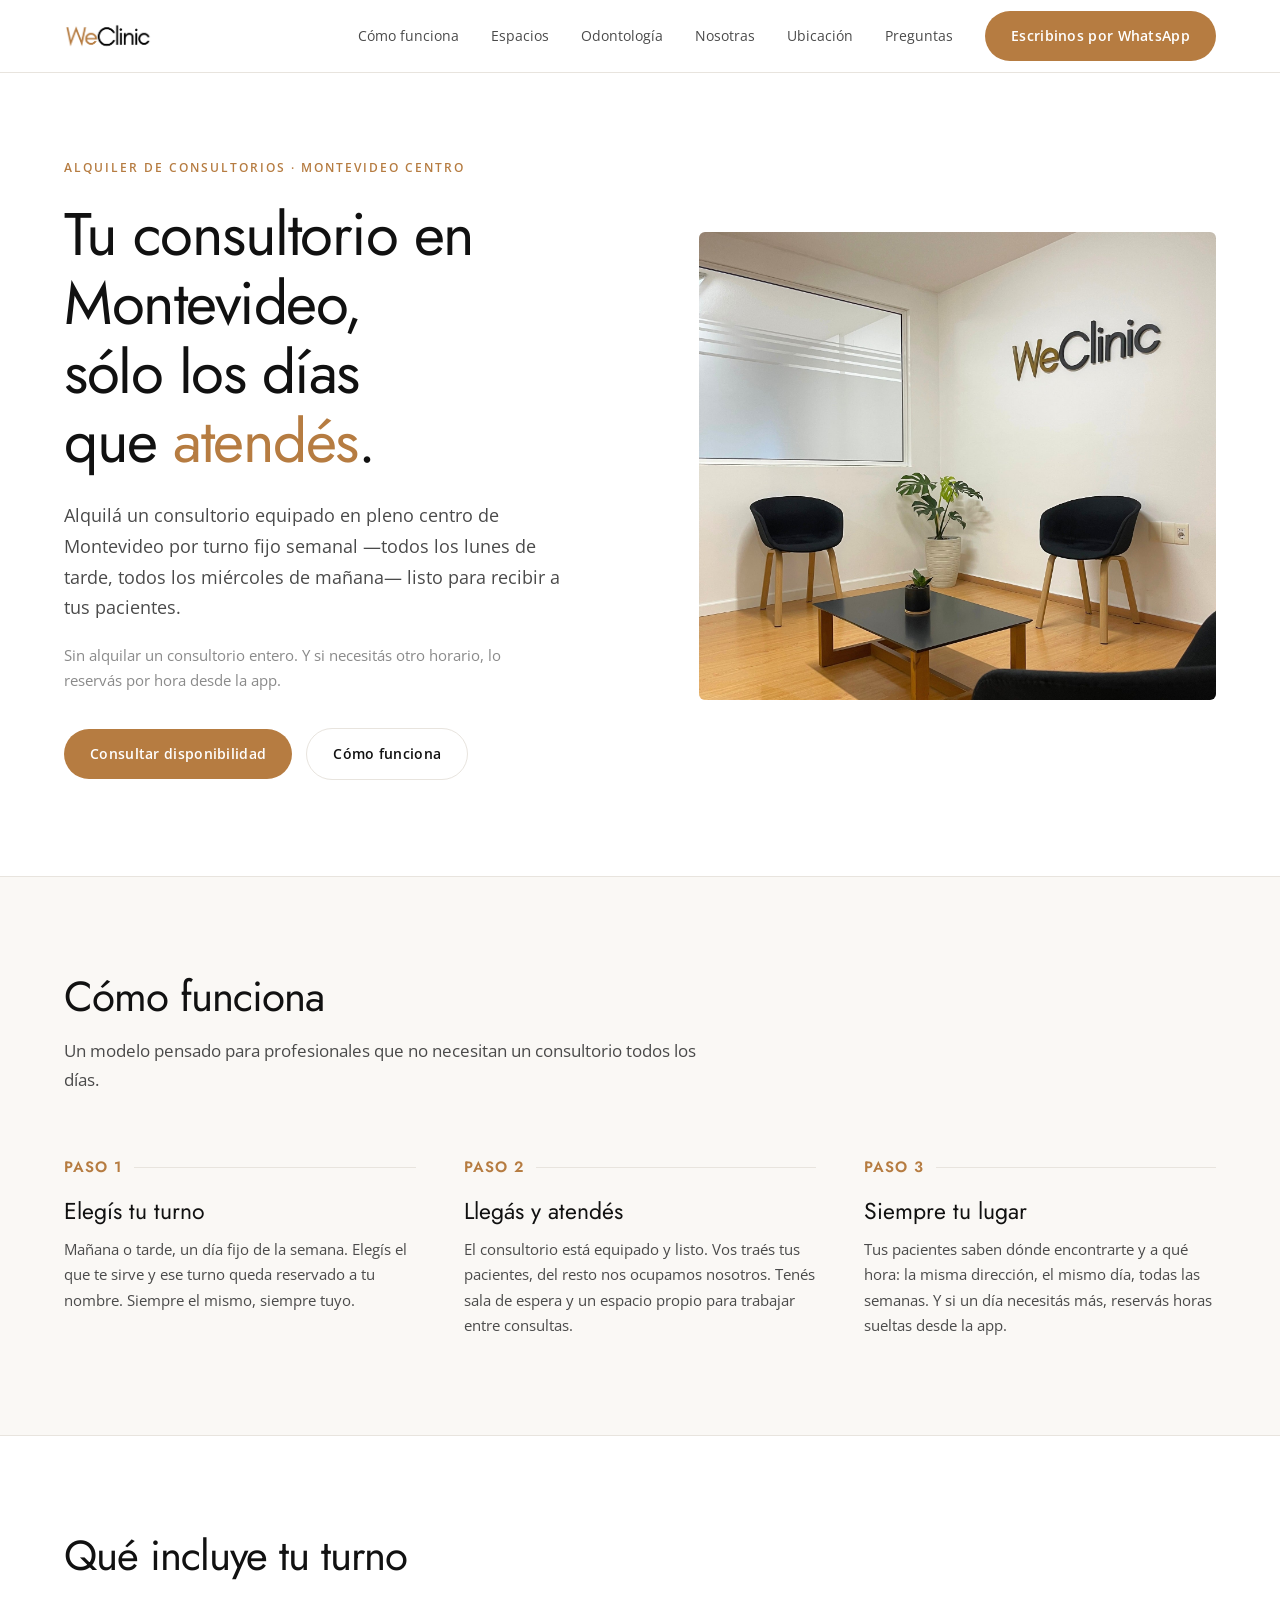
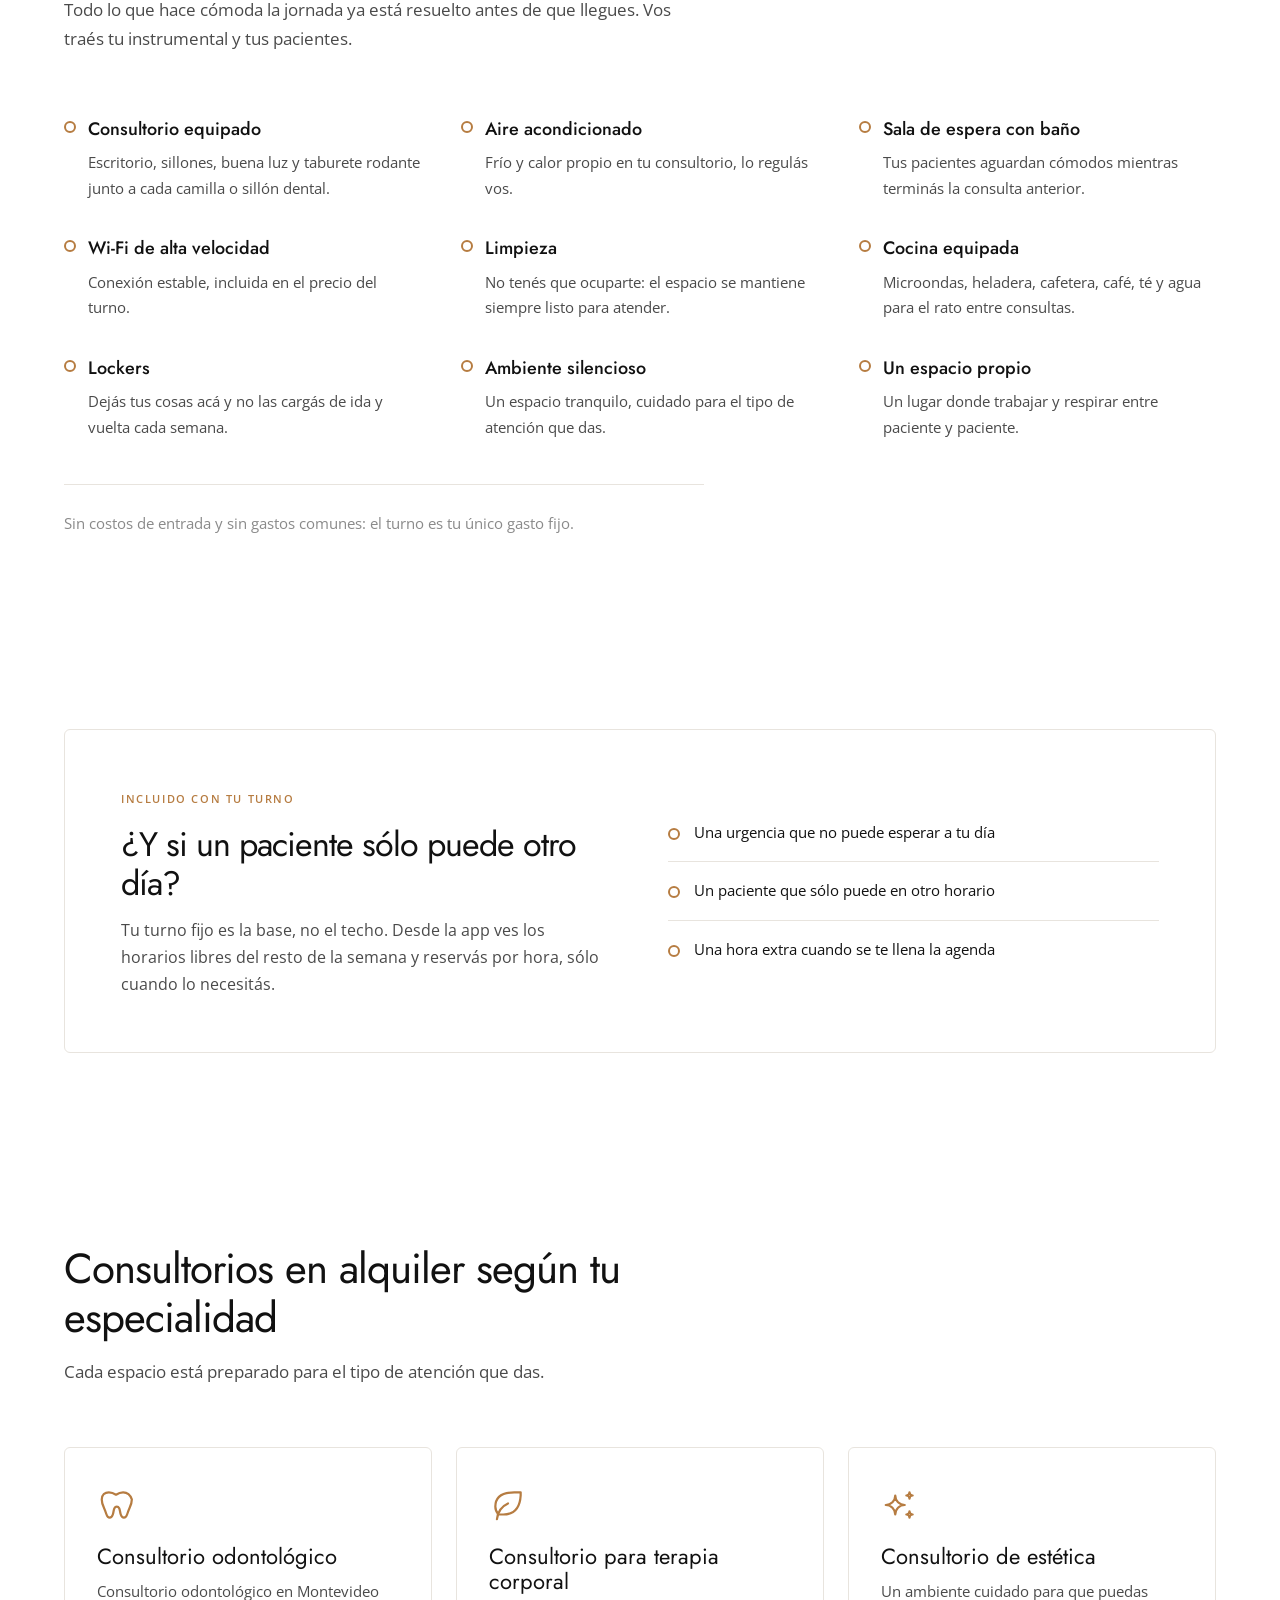
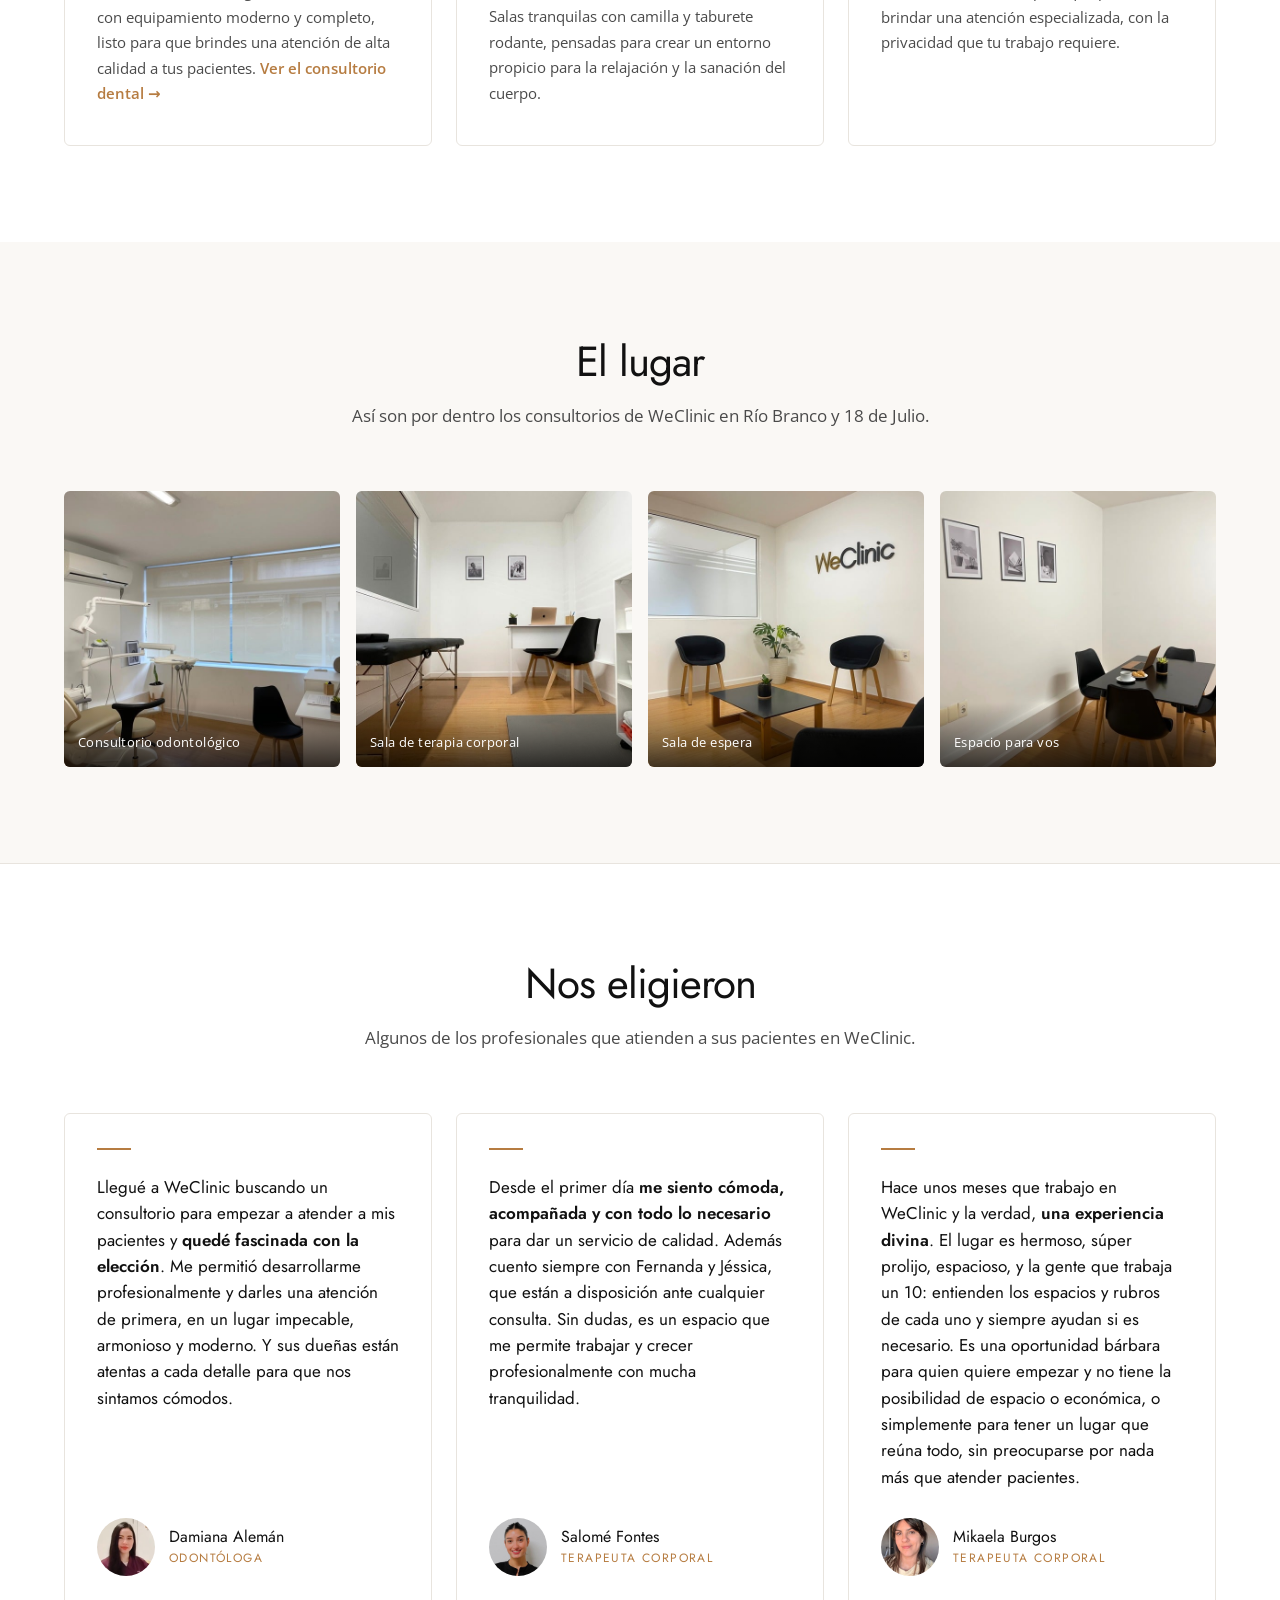
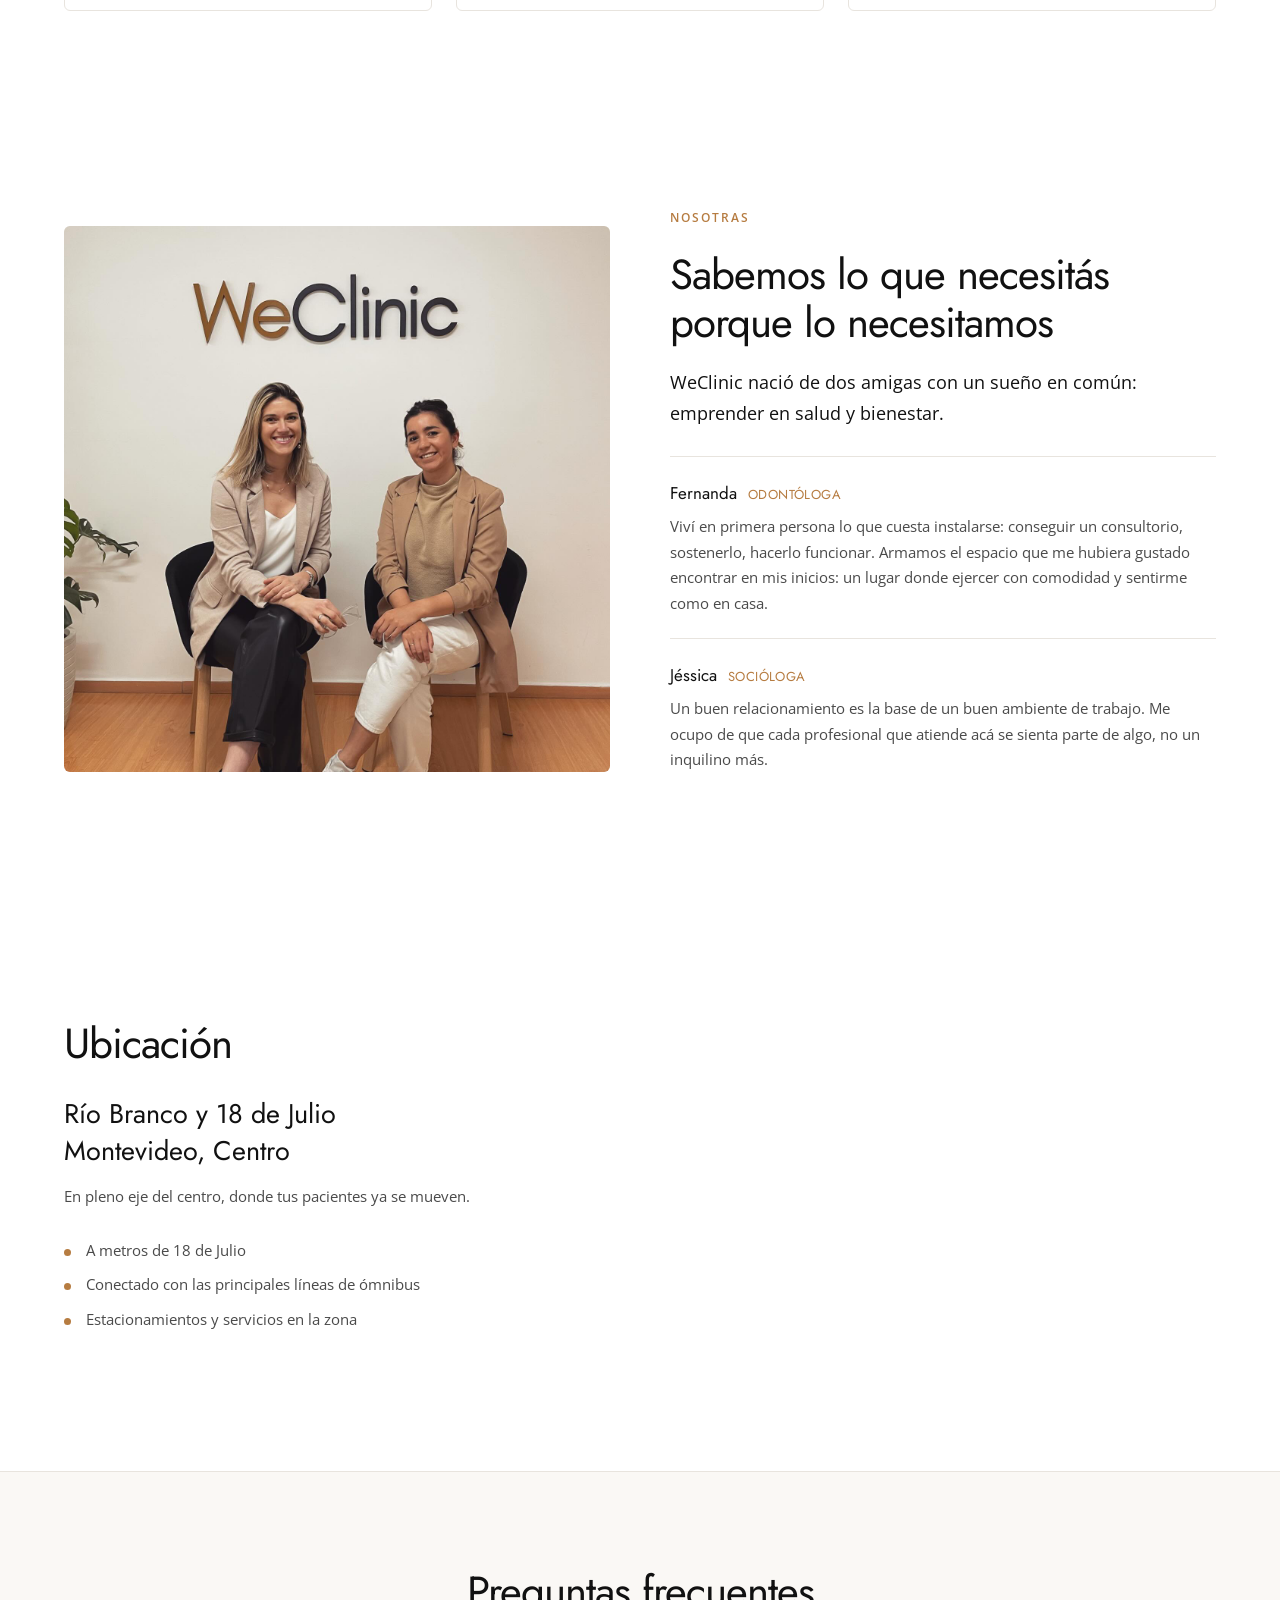
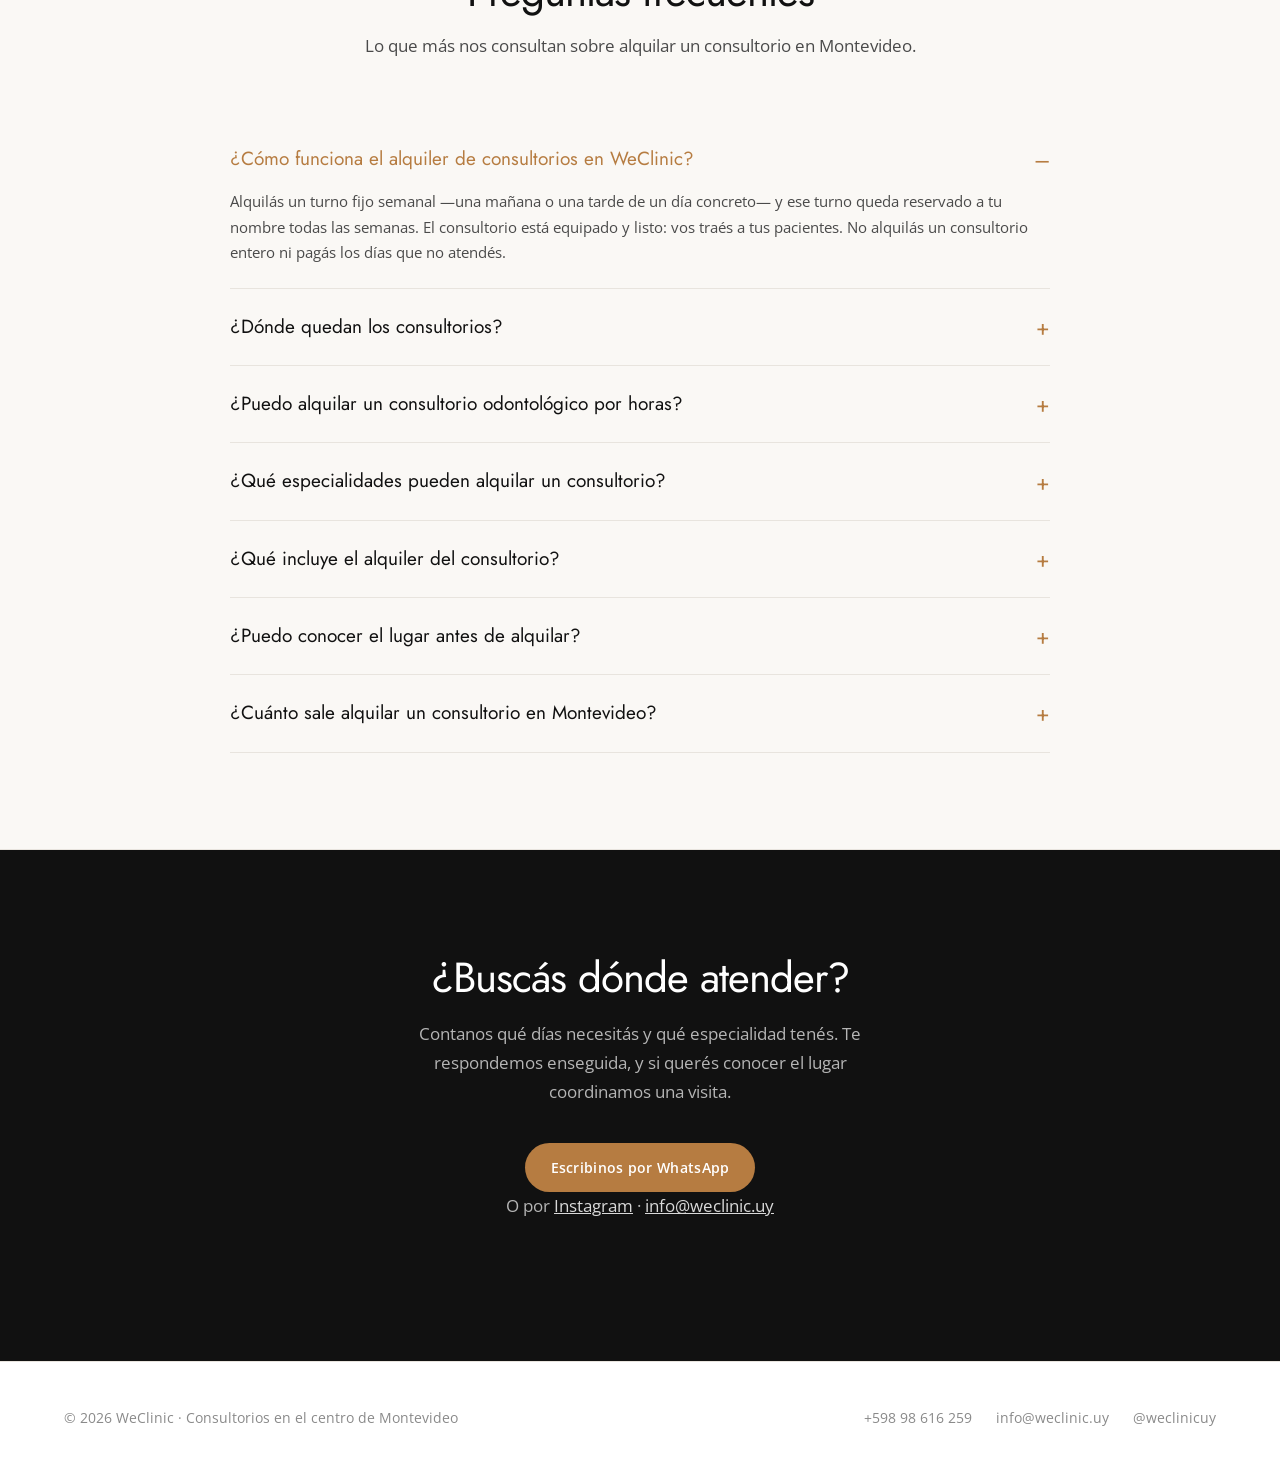
==== commit bbed823e: "Sumar servicios incluidos, equipamiento odontológico y WhatsApp Tras comparar los textos con los de " ====
--- a/index.html
+++ b/index.html
@@ -43,6 +43,7 @@
         "https://weclinic.uy/img/terapia.jpg"
       ],
       "email": "info@weclinic.uy",
+      "telephone": "+59898616259",
       "address": {
         "@type": "PostalAddress",
         "streetAddress": "Río Branco esq. 18 de Julio",
@@ -141,7 +142,15 @@
           "name": "¿Qué incluye el alquiler del consultorio?",
           "acceptedAnswer": {
             "@type": "Answer",
-            "text": "El consultorio equipado, sala de espera para tus pacientes y un espacio propio donde trabajar entre consultas. Sumado al acceso a la app para reservar horas sueltas."
+            "text": "El consultorio equipado y con aire acondicionado, sala de espera con baño para tus pacientes, un espacio propio donde trabajar entre consultas, cocina equipada, lockers, Wi-Fi de alta velocidad y limpieza. Todo entra en el precio del turno: no hay costo de entrada ni gastos comunes. Sumado al acceso a la app para reservar horas sueltas."
+          }
+        },
+        {
+          "@type": "Question",
+          "name": "¿Puedo conocer el lugar antes de alquilar?",
+          "acceptedAnswer": {
+            "@type": "Answer",
+            "text": "Sí. Coordinamos una visita con vos y te mostramos los consultorios, la sala de espera y las áreas comunes, sin compromiso. Escribinos al +598 98 616 259, por Instagram o a info@weclinic.uy y arreglamos día y hora."
           }
         },
         {
@@ -178,7 +187,7 @@
       <a href="#nosotras">Nosotras</a>
       <a href="#ubicacion">Ubicación</a>
       <a href="#preguntas">Preguntas</a>
-      <a class="btn nav-cta" href="https://ig.me/m/weclinicuy" target="_blank" rel="noopener">Escribinos</a>
+      <a class="btn nav-cta" href="https://wa.me/59898616259" target="_blank" rel="noopener">Escribinos por WhatsApp</a>
     </nav>
   </div>
 </header>
@@ -199,7 +208,7 @@
         lo reservás por hora desde la app.
       </p>
       <div class="hero-actions">
-        <a class="btn btn-lg" href="https://ig.me/m/weclinicuy" target="_blank" rel="noopener">Consultar disponibilidad</a>
+        <a class="btn btn-lg" href="https://wa.me/59898616259" target="_blank" rel="noopener">Consultar disponibilidad</a>
         <a class="btn btn-lg btn-ghost" href="#como-funciona">Cómo funciona</a>
       </div>
     </div>
@@ -233,6 +242,68 @@
         <p>Tus pacientes saben dónde encontrarte y a qué hora: la misma dirección, el mismo día, todas las semanas. Y si un día necesitás más, reservás horas sueltas desde la app.</p>
       </div>
     </div>
+  </div>
+</section>
+
+<!-- QUE INCLUYE -->
+<section id="incluye">
+  <div class="wrap">
+    <div class="sec-head">
+      <h2>Qué incluye tu turno</h2>
+      <p>
+        Todo lo que hace cómoda la jornada ya está resuelto antes de que llegues.
+        Vos traés tu instrumental y tus pacientes.
+      </p>
+    </div>
+
+    <!--
+      Para sumar o sacar algo de esta lista, copiá o borrá un <li> entero.
+      La grilla se reacomoda sola (3 columnas en escritorio, 2 en tablet, 1 en celular).
+      Este mismo bloque está repetido en la página de odontología: si cambiás
+      algo acá, cambialo también allá.
+    -->
+    <ul class="incl">
+      <li>
+        <strong>Consultorio equipado</strong>
+        <span>Escritorio, sillones, buena luz y taburete rodante junto a cada camilla o sillón dental.</span>
+      </li>
+      <li>
+        <strong>Aire acondicionado</strong>
+        <span>Frío y calor propio en tu consultorio, lo regulás vos.</span>
+      </li>
+      <li>
+        <strong>Sala de espera con baño</strong>
+        <span>Tus pacientes aguardan cómodos mientras terminás la consulta anterior.</span>
+      </li>
+      <li>
+        <strong>Wi-Fi de alta velocidad</strong>
+        <span>Conexión estable, incluida en el precio del turno.</span>
+      </li>
+      <li>
+        <strong>Limpieza</strong>
+        <span>No tenés que ocuparte: el espacio se mantiene siempre listo para atender.</span>
+      </li>
+      <li>
+        <strong>Cocina equipada</strong>
+        <span>Microondas, heladera, cafetera, café, té y agua para el rato entre consultas.</span>
+      </li>
+      <li>
+        <strong>Lockers</strong>
+        <span>Dejás tus cosas acá y no las cargás de ida y vuelta cada semana.</span>
+      </li>
+      <li>
+        <strong>Ambiente silencioso</strong>
+        <span>Un espacio tranquilo, cuidado para el tipo de atención que das.</span>
+      </li>
+      <li>
+        <strong>Un espacio propio</strong>
+        <span>Un lugar donde trabajar y respirar entre paciente y paciente.</span>
+      </li>
+    </ul>
+
+    <p class="incl-note">
+      Sin costos de entrada y sin gastos comunes: el turno es tu único gasto fijo.
+    </p>
   </div>
 </section>
 
@@ -282,7 +353,7 @@
           </svg>
         </div>
         <h3>Consultorio para terapia corporal</h3>
-        <p>Salas tranquilas con camilla, pensadas para crear un entorno propicio para la relajación y la sanación del cuerpo.</p>
+        <p>Salas tranquilas con camilla y taburete rodante, pensadas para crear un entorno propicio para la relajación y la sanación del cuerpo.</p>
       </div>
       <div class="spec">
         <div class="spec-icon" aria-hidden="true">
@@ -497,11 +568,15 @@
       </details>
       <details>
         <summary>¿Qué incluye el alquiler del consultorio?</summary>
-        <p>El consultorio equipado, sala de espera para tus pacientes y un espacio propio donde trabajar entre consultas. Sumado al acceso a la app para reservar horas sueltas.</p>
+        <p>El consultorio equipado y con aire acondicionado, sala de espera con baño para tus pacientes, un espacio propio donde trabajar entre consultas, cocina equipada, lockers, Wi-Fi de alta velocidad y limpieza. Todo entra en el precio del turno: no hay costo de entrada ni gastos comunes. Sumado al acceso a la app para reservar horas sueltas.</p>
+      </details>
+      <details>
+        <summary>¿Puedo conocer el lugar antes de alquilar?</summary>
+        <p>Sí. Coordinamos una visita con vos y te mostramos los consultorios, la sala de espera y las áreas comunes, sin compromiso. Escribinos al <a href="https://wa.me/59898616259" target="_blank" rel="noopener" style="color:var(--gold)">+598 98 616 259</a> o por <a href="https://ig.me/m/weclinicuy" target="_blank" rel="noopener" style="color:var(--gold)">Instagram</a> y arreglamos día y hora.</p>
       </details>
       <details>
         <summary>¿Cuánto sale alquilar un consultorio en Montevideo?</summary>
-        <p>El precio depende del turno y de la especialidad. Escribinos por <a href="https://ig.me/m/weclinicuy" target="_blank" rel="noopener" style="color:var(--gold)">Instagram</a> o a <a href="mailto:info@weclinic.uy" style="color:var(--gold)">info@weclinic.uy</a> contándonos qué días necesitás y te pasamos la disponibilidad y el valor.</p>
+        <p>El precio depende del turno y de la especialidad. Escribinos al <a href="https://wa.me/59898616259" target="_blank" rel="noopener" style="color:var(--gold)">+598 98 616 259</a>, por <a href="https://ig.me/m/weclinicuy" target="_blank" rel="noopener" style="color:var(--gold)">Instagram</a> o a <a href="mailto:info@weclinic.uy" style="color:var(--gold)">info@weclinic.uy</a> contándonos qué días necesitás y te pasamos la disponibilidad y el valor.</p>
       </details>
     </div>
   </div>
@@ -511,9 +586,9 @@
 <section class="cta">
   <div class="wrap">
     <h2>¿Buscás dónde atender?</h2>
-    <p>Contanos qué días necesitás y qué especialidad tenés. Te respondemos por Instagram.</p>
-    <a class="btn btn-lg" href="https://ig.me/m/weclinicuy" target="_blank" rel="noopener">Escribinos por Instagram</a>
-    <p class="cta-alt">O escribinos a <a href="mailto:info@weclinic.uy">info@weclinic.uy</a></p>
+    <p>Contanos qué días necesitás y qué especialidad tenés. Te respondemos enseguida, y si querés conocer el lugar coordinamos una visita.</p>
+    <a class="btn btn-lg" href="https://wa.me/59898616259" target="_blank" rel="noopener">Escribinos por WhatsApp</a>
+    <p class="cta-alt">O por <a href="https://ig.me/m/weclinicuy" target="_blank" rel="noopener">Instagram</a> · <a href="mailto:info@weclinic.uy">info@weclinic.uy</a></p>
   </div>
 </section>
 
@@ -521,6 +596,7 @@
   <div class="wrap foot">
     <div>© <span id="y">2026</span> WeClinic · Consultorios en el centro de Montevideo</div>
     <div class="foot-links">
+      <a href="https://wa.me/59898616259" target="_blank" rel="noopener">+598 98 616 259</a>
       <a href="mailto:info@weclinic.uy">info@weclinic.uy</a>
       <a href="https://instagram.com/weclinicuy" target="_blank" rel="noopener">@weclinicuy</a>
     </div>
--- a/css/site.css
+++ b/css/site.css
@@ -102,6 +102,23 @@
   }
   .uses li:first-child::before{top:8px}
 
+  /* QUE INCLUYE */
+  .incl{list-style:none;display:grid;grid-template-columns:repeat(3,1fr);gap:32px 40px}
+  .incl li{padding-left:24px;position:relative}
+  .incl li::before{
+    content:'';position:absolute;left:0;top:7px;width:8px;height:8px;
+    border-radius:50%;border:2px solid var(--gold);
+  }
+  .incl strong{
+    display:block;font-family:'Jost',sans-serif;font-weight:500;
+    font-size:18px;color:var(--ink);margin-bottom:6px;
+  }
+  .incl span{display:block;font-size:15px}
+  .incl-note{
+    margin-top:44px;padding-top:26px;border-top:1px solid var(--line);
+    font-size:15px;color:var(--muted);max-width:640px;
+  }
+
   /* ESPECIALIDADES */
   .specs{display:grid;grid-template-columns:repeat(3,1fr);gap:24px}
   .spec{
@@ -231,6 +248,7 @@
     .panel{grid-template-columns:1fr;gap:34px;padding:44px 40px}
     .about{grid-template-columns:1fr;gap:36px}
     .gallery{grid-template-columns:repeat(2,1fr);gap:20px}
+    .incl{grid-template-columns:repeat(2,1fr);gap:30px}
   }
   /* FAQ */
   .faq{max-width:820px;margin:0 auto}
@@ -252,6 +270,7 @@
     .nav-links a:not(.btn){display:none}
     .sec-head{margin-bottom:42px}
     .gallery{grid-template-columns:1fr;gap:16px}
+    .incl{grid-template-columns:1fr;gap:26px}
     .panel{padding:34px 26px}
     .lb-stage{padding:64px 14px}
     .lb-prev{left:8px}
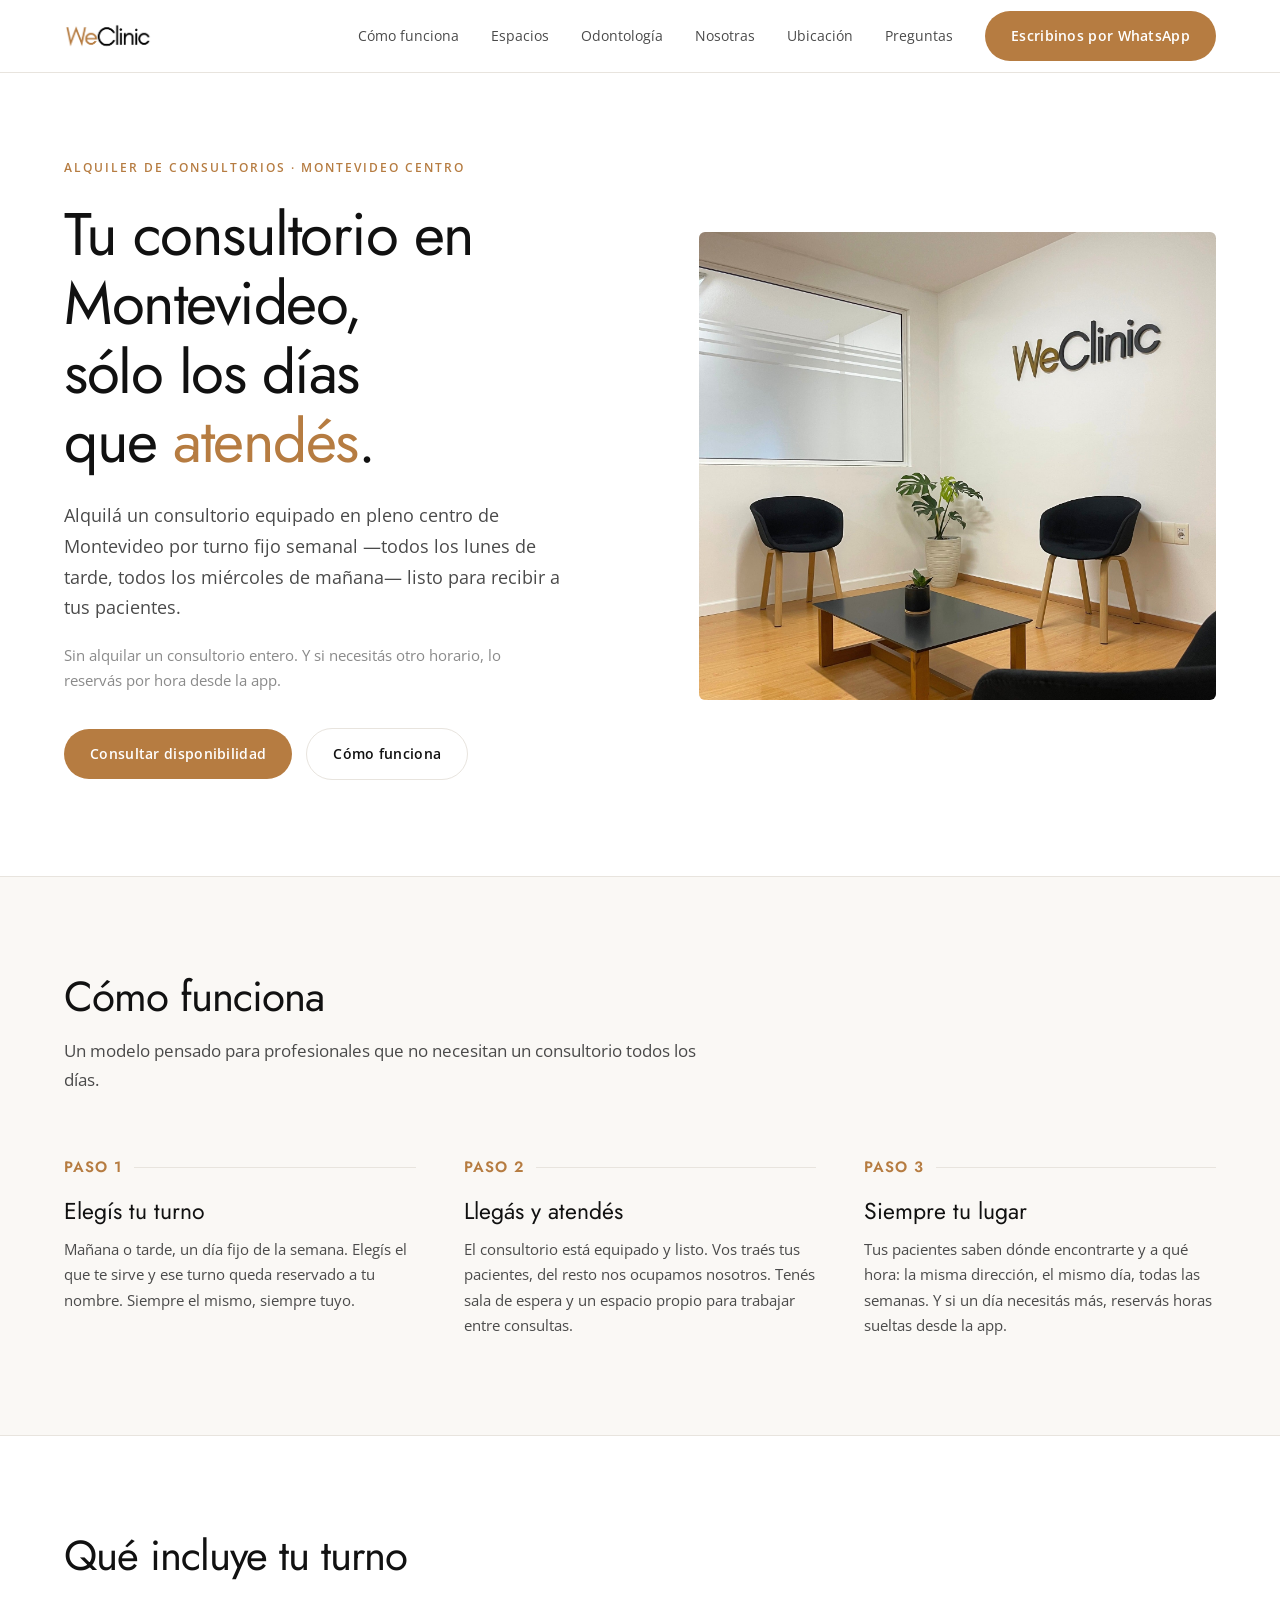
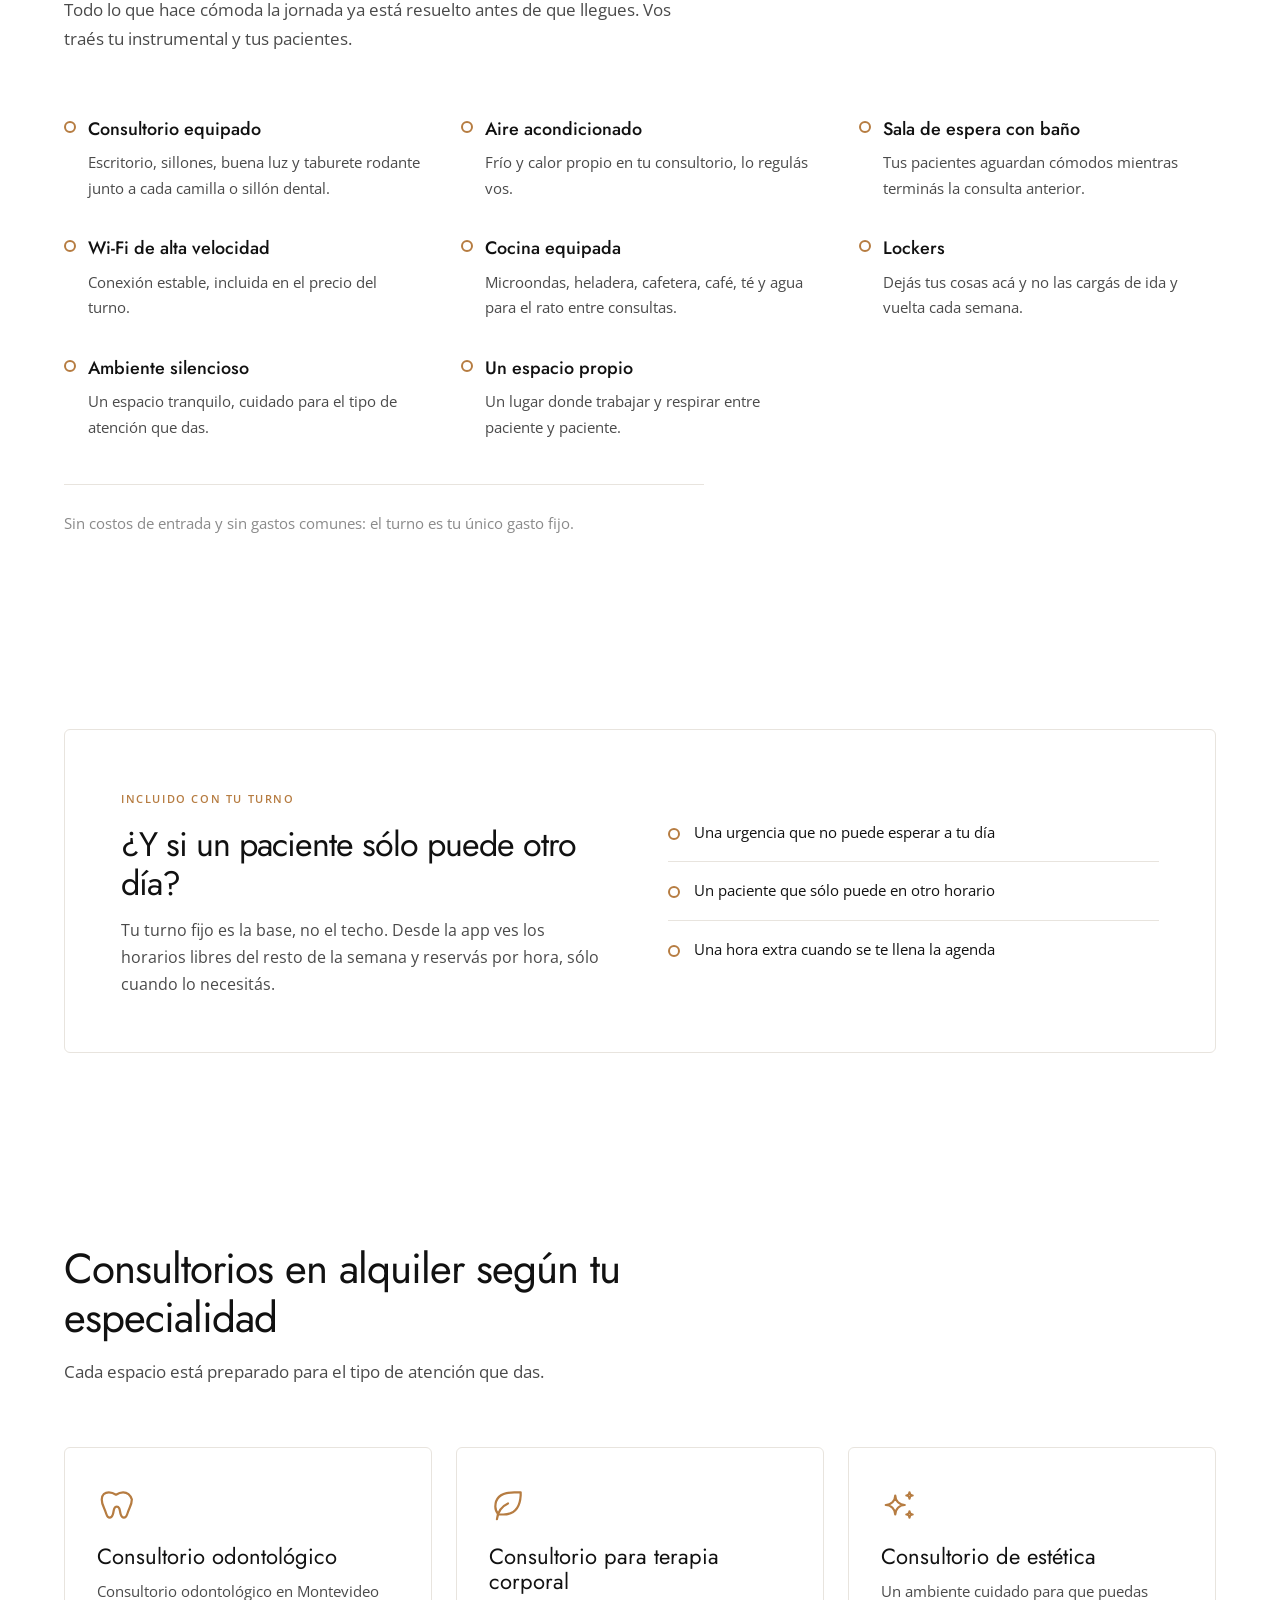
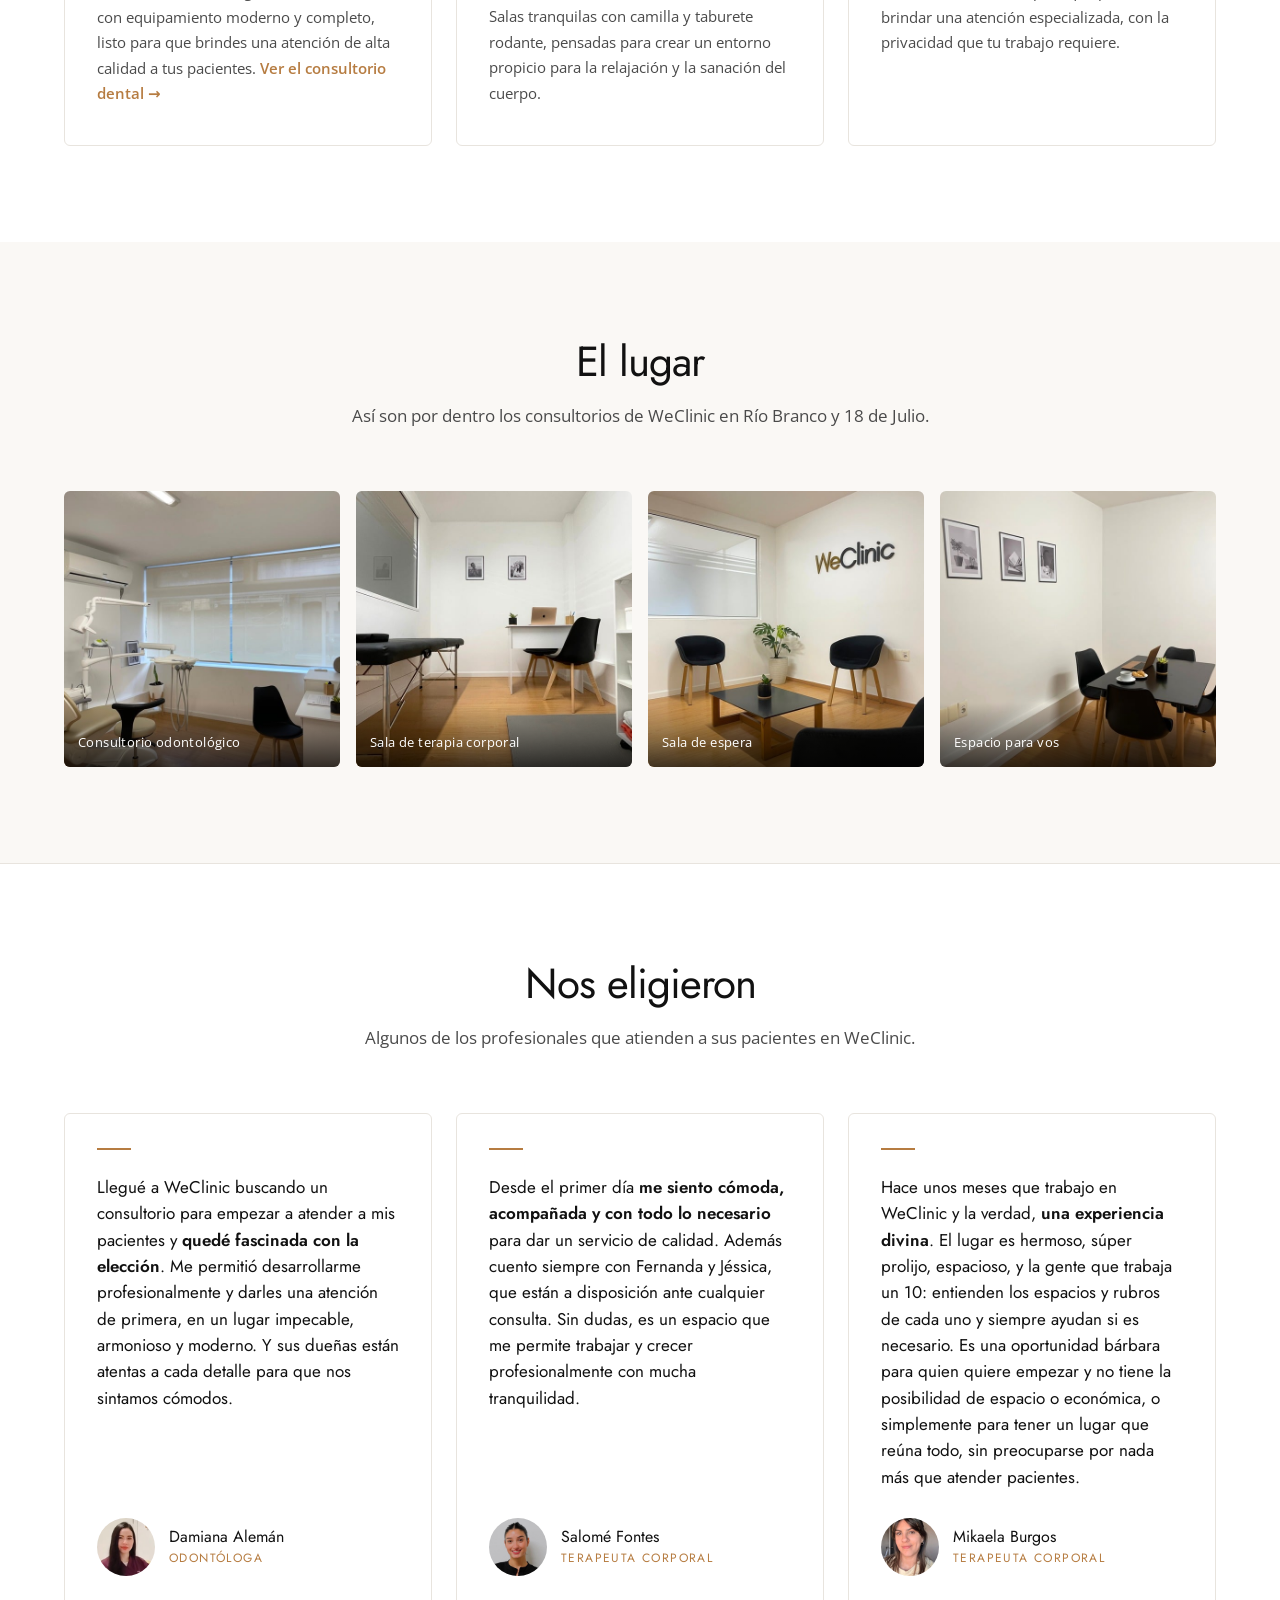
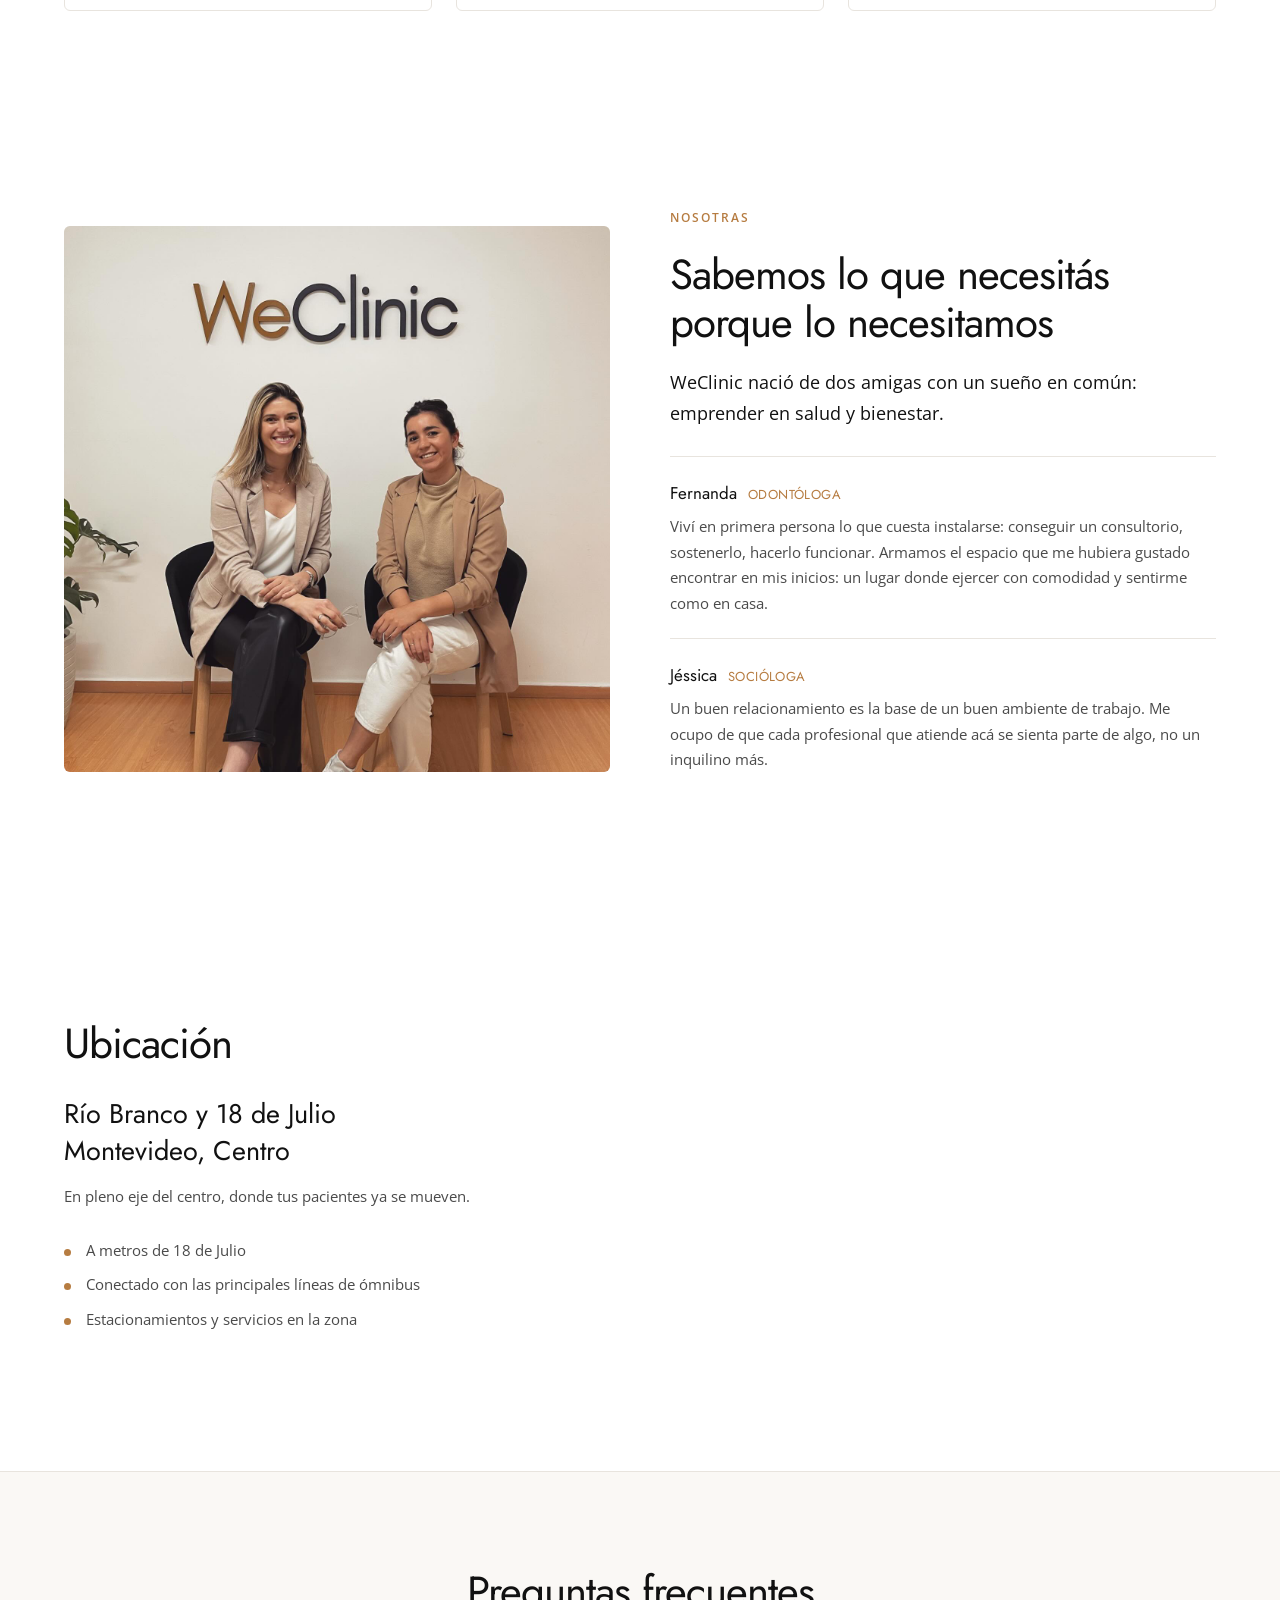
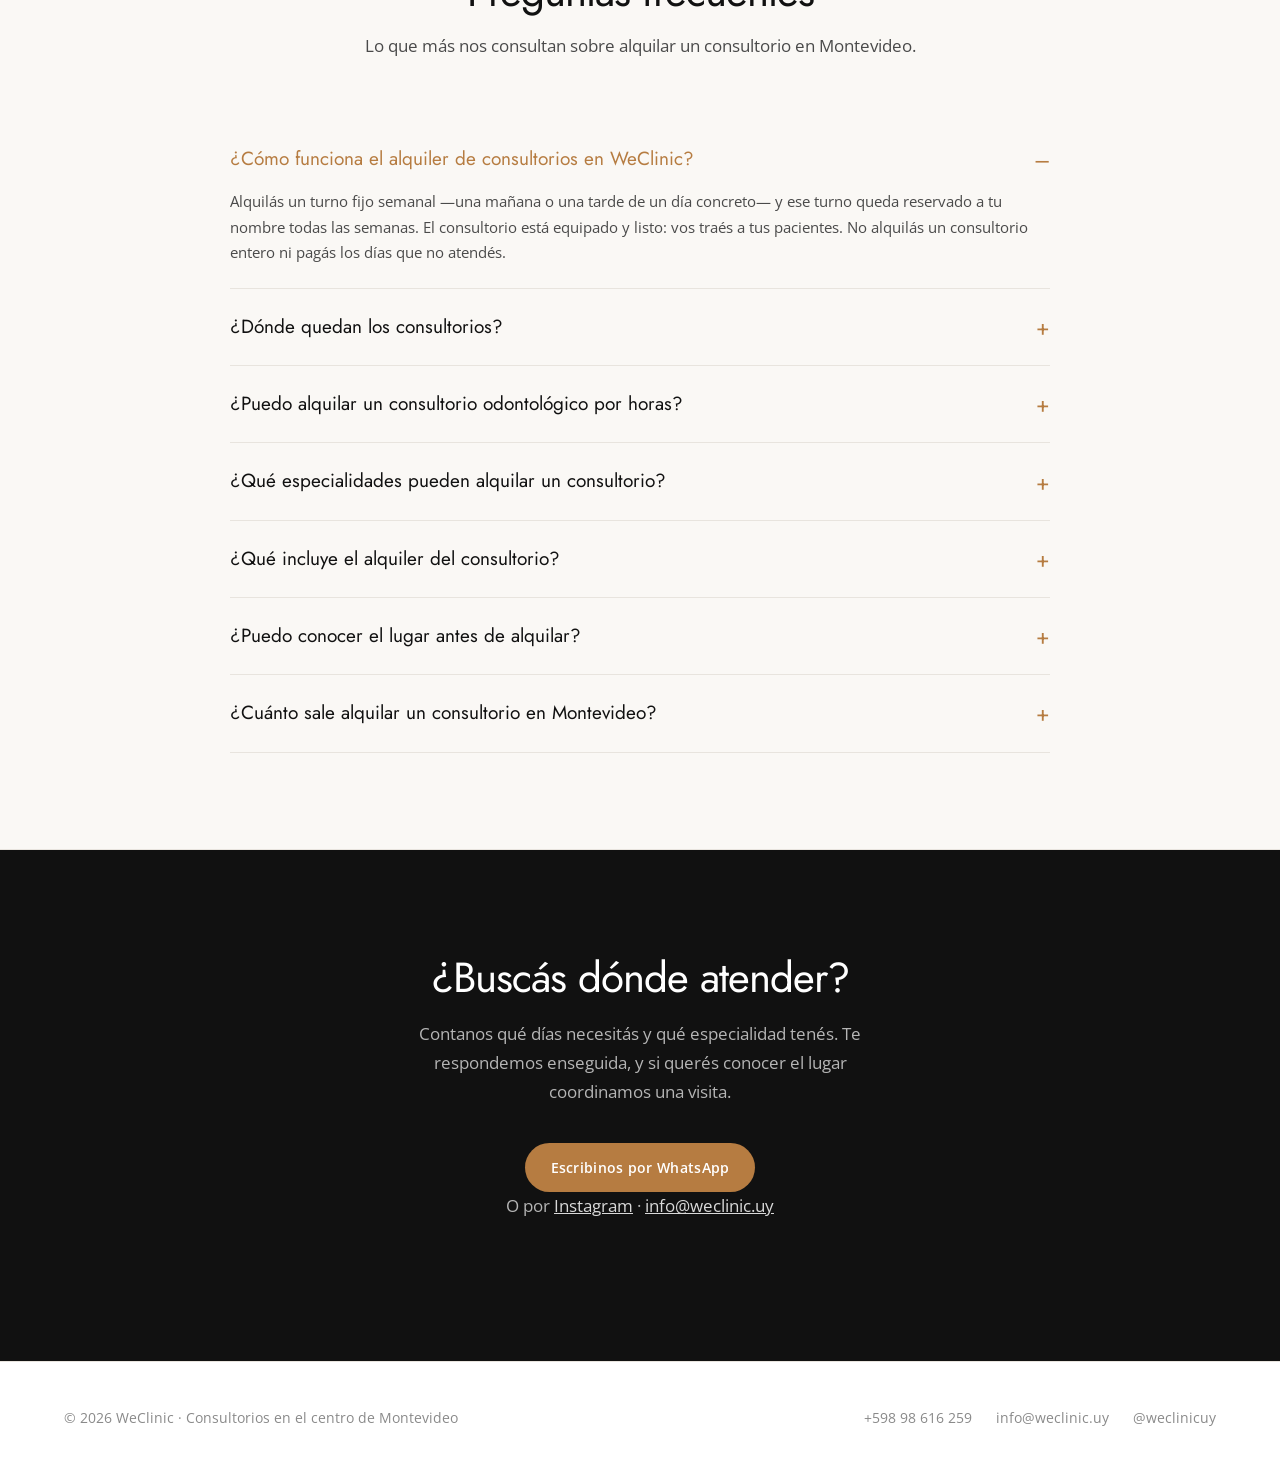
==== commit c242ef3c: "Sacar la limpieza de los servicios incluidos La limpieza es general y de las áreas comunes: cada pro" ====
--- a/index.html
+++ b/index.html
@@ -142,7 +142,7 @@
           "name": "¿Qué incluye el alquiler del consultorio?",
           "acceptedAnswer": {
             "@type": "Answer",
-            "text": "El consultorio equipado y con aire acondicionado, sala de espera con baño para tus pacientes, un espacio propio donde trabajar entre consultas, cocina equipada, lockers, Wi-Fi de alta velocidad y limpieza. Todo entra en el precio del turno: no hay costo de entrada ni gastos comunes. Sumado al acceso a la app para reservar horas sueltas."
+            "text": "El consultorio equipado y con aire acondicionado, sala de espera con baño para tus pacientes, un espacio propio donde trabajar entre consultas, cocina equipada, lockers y Wi-Fi de alta velocidad. Todo entra en el precio del turno: no hay costo de entrada ni gastos comunes. Sumado al acceso a la app para reservar horas sueltas."
           }
         },
         {
@@ -278,10 +278,6 @@
       <li>
         <strong>Wi-Fi de alta velocidad</strong>
         <span>Conexión estable, incluida en el precio del turno.</span>
-      </li>
-      <li>
-        <strong>Limpieza</strong>
-        <span>No tenés que ocuparte: el espacio se mantiene siempre listo para atender.</span>
       </li>
       <li>
         <strong>Cocina equipada</strong>
@@ -568,7 +564,7 @@
       </details>
       <details>
         <summary>¿Qué incluye el alquiler del consultorio?</summary>
-        <p>El consultorio equipado y con aire acondicionado, sala de espera con baño para tus pacientes, un espacio propio donde trabajar entre consultas, cocina equipada, lockers, Wi-Fi de alta velocidad y limpieza. Todo entra en el precio del turno: no hay costo de entrada ni gastos comunes. Sumado al acceso a la app para reservar horas sueltas.</p>
+        <p>El consultorio equipado y con aire acondicionado, sala de espera con baño para tus pacientes, un espacio propio donde trabajar entre consultas, cocina equipada, lockers y Wi-Fi de alta velocidad. Todo entra en el precio del turno: no hay costo de entrada ni gastos comunes. Sumado al acceso a la app para reservar horas sueltas.</p>
       </details>
       <details>
         <summary>¿Puedo conocer el lugar antes de alquilar?</summary>
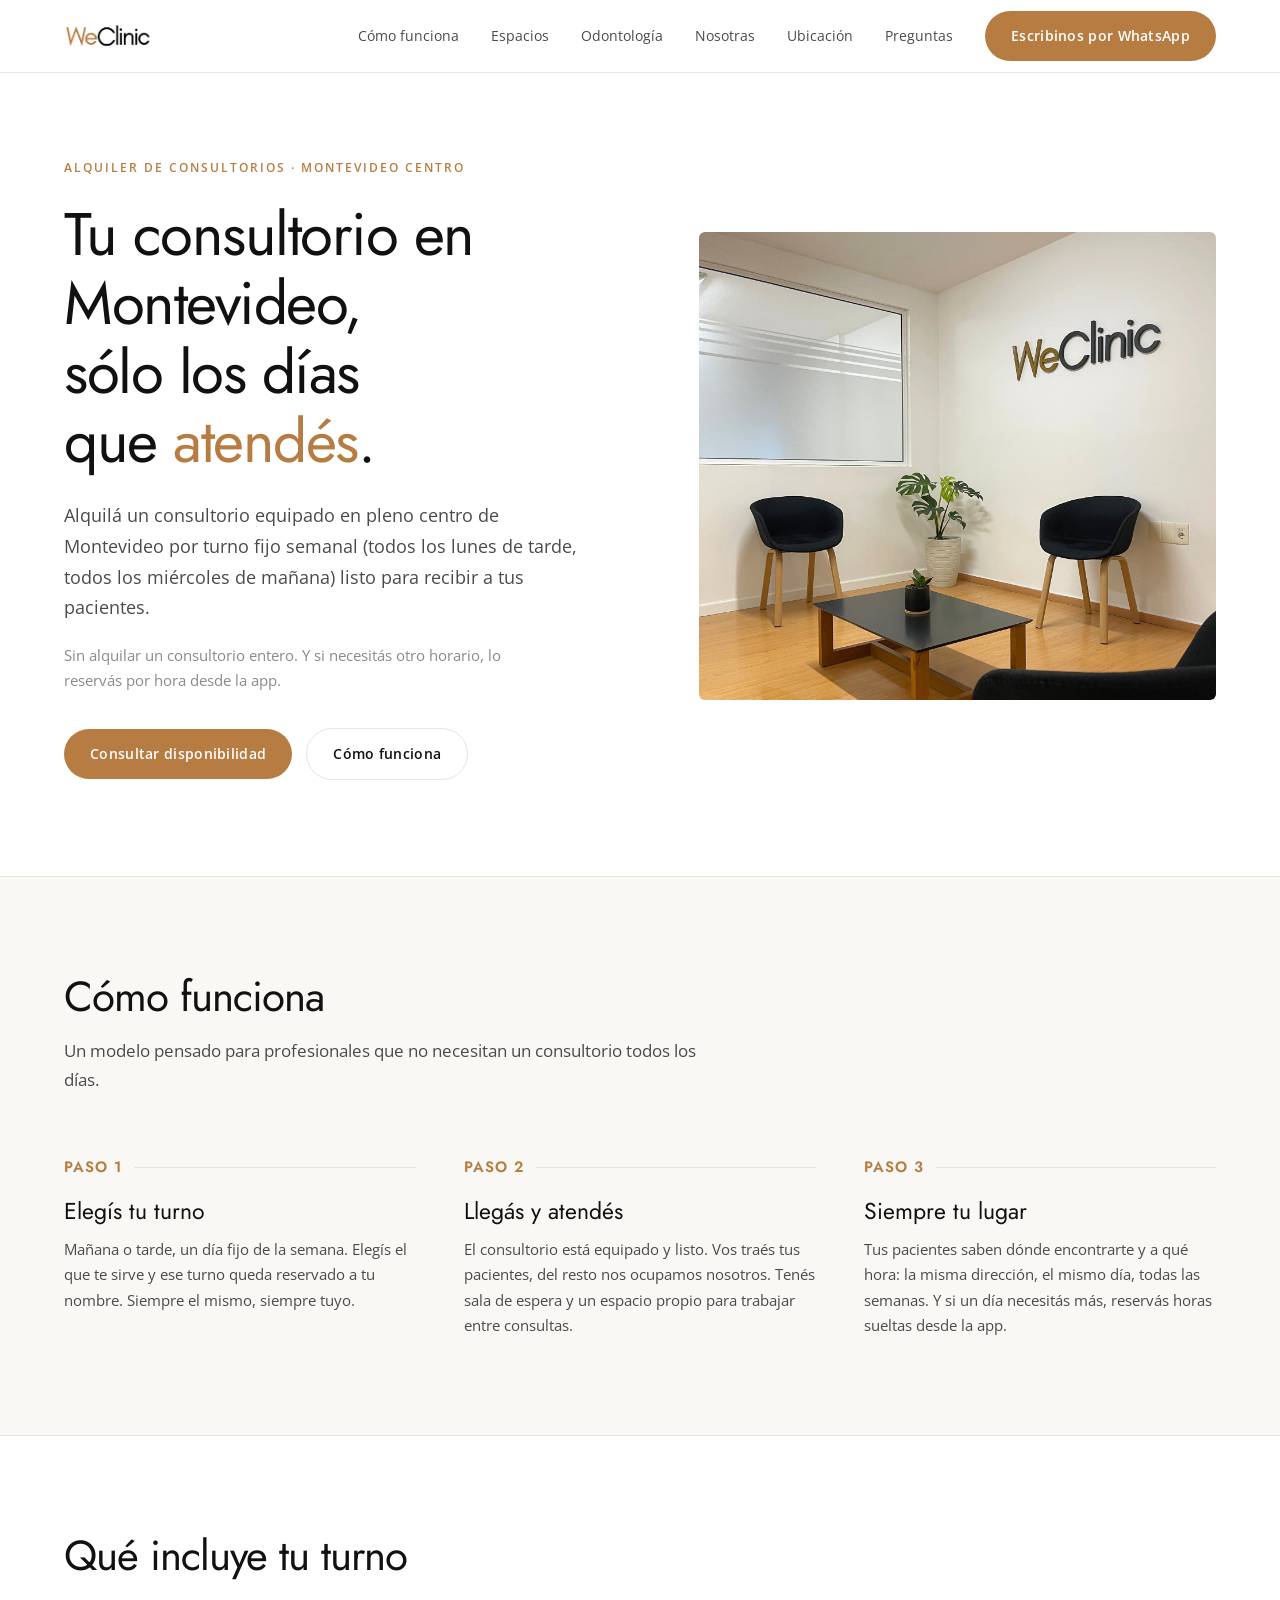
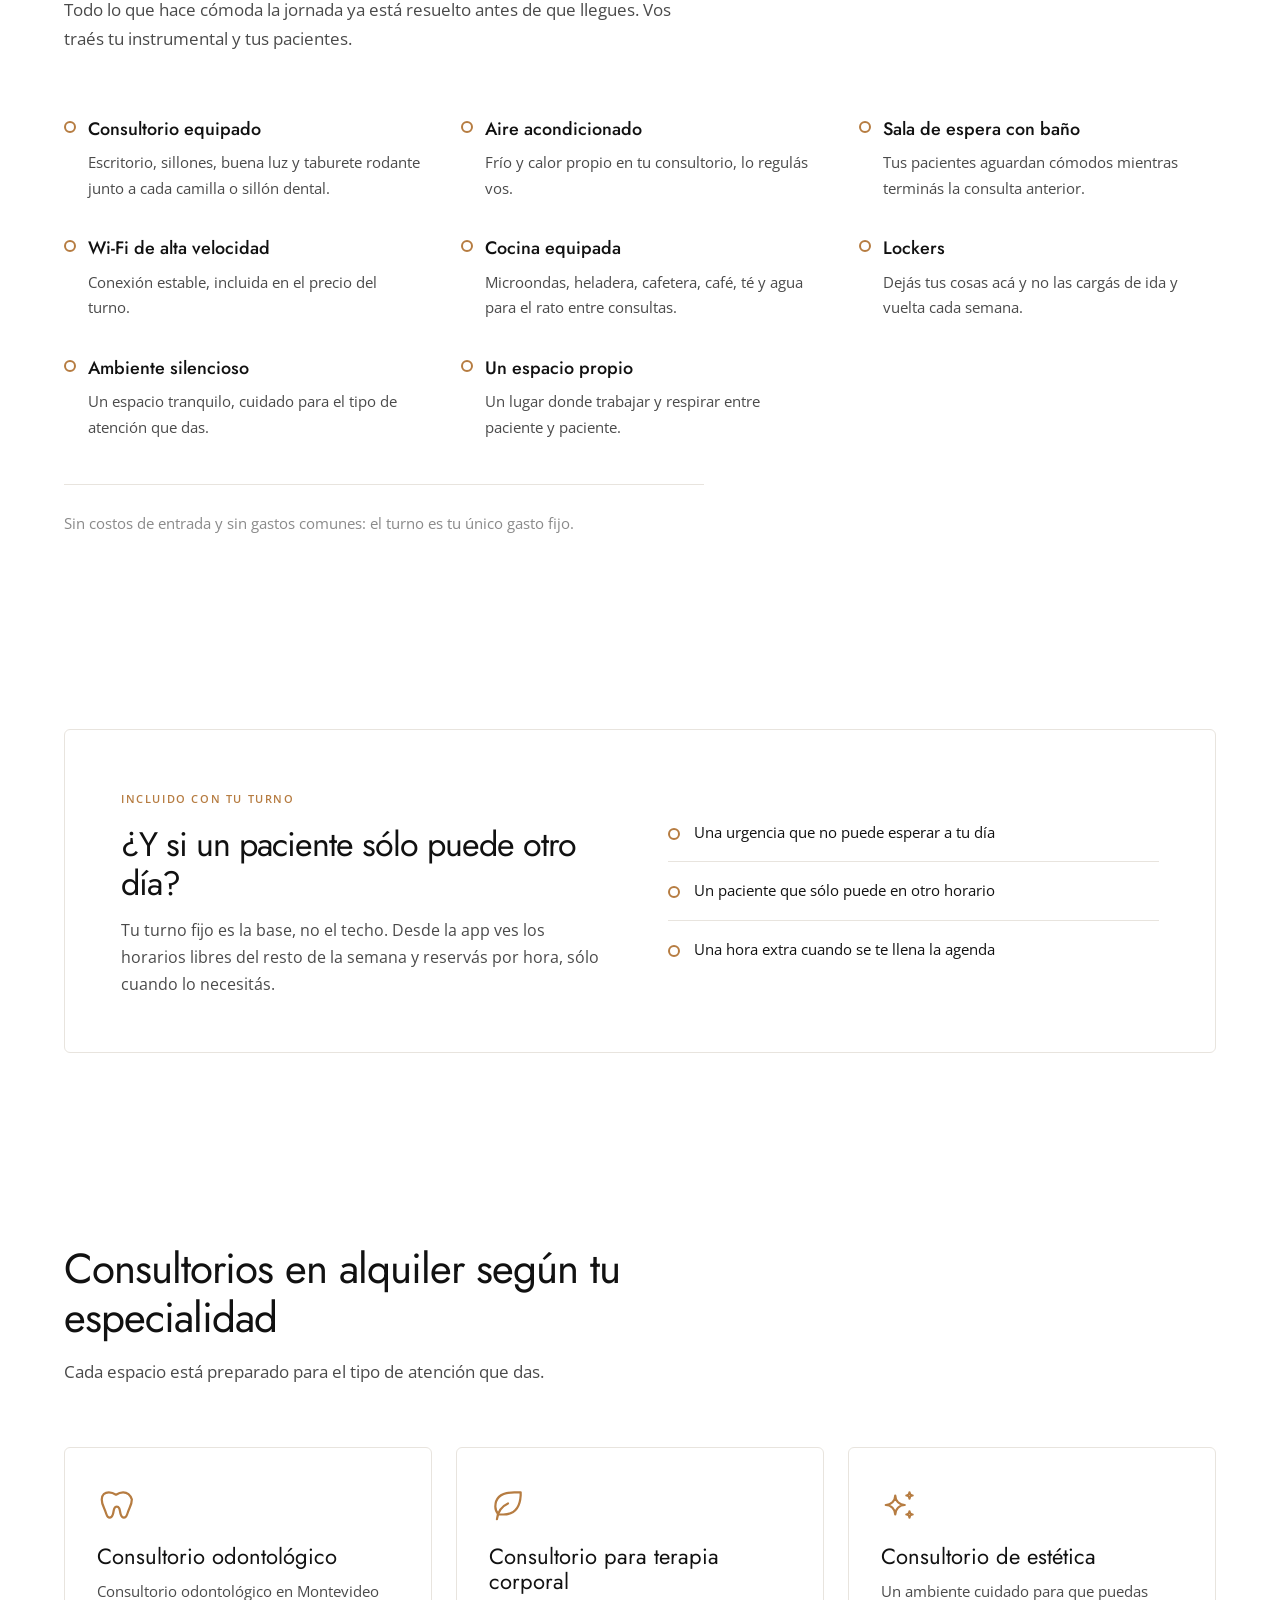
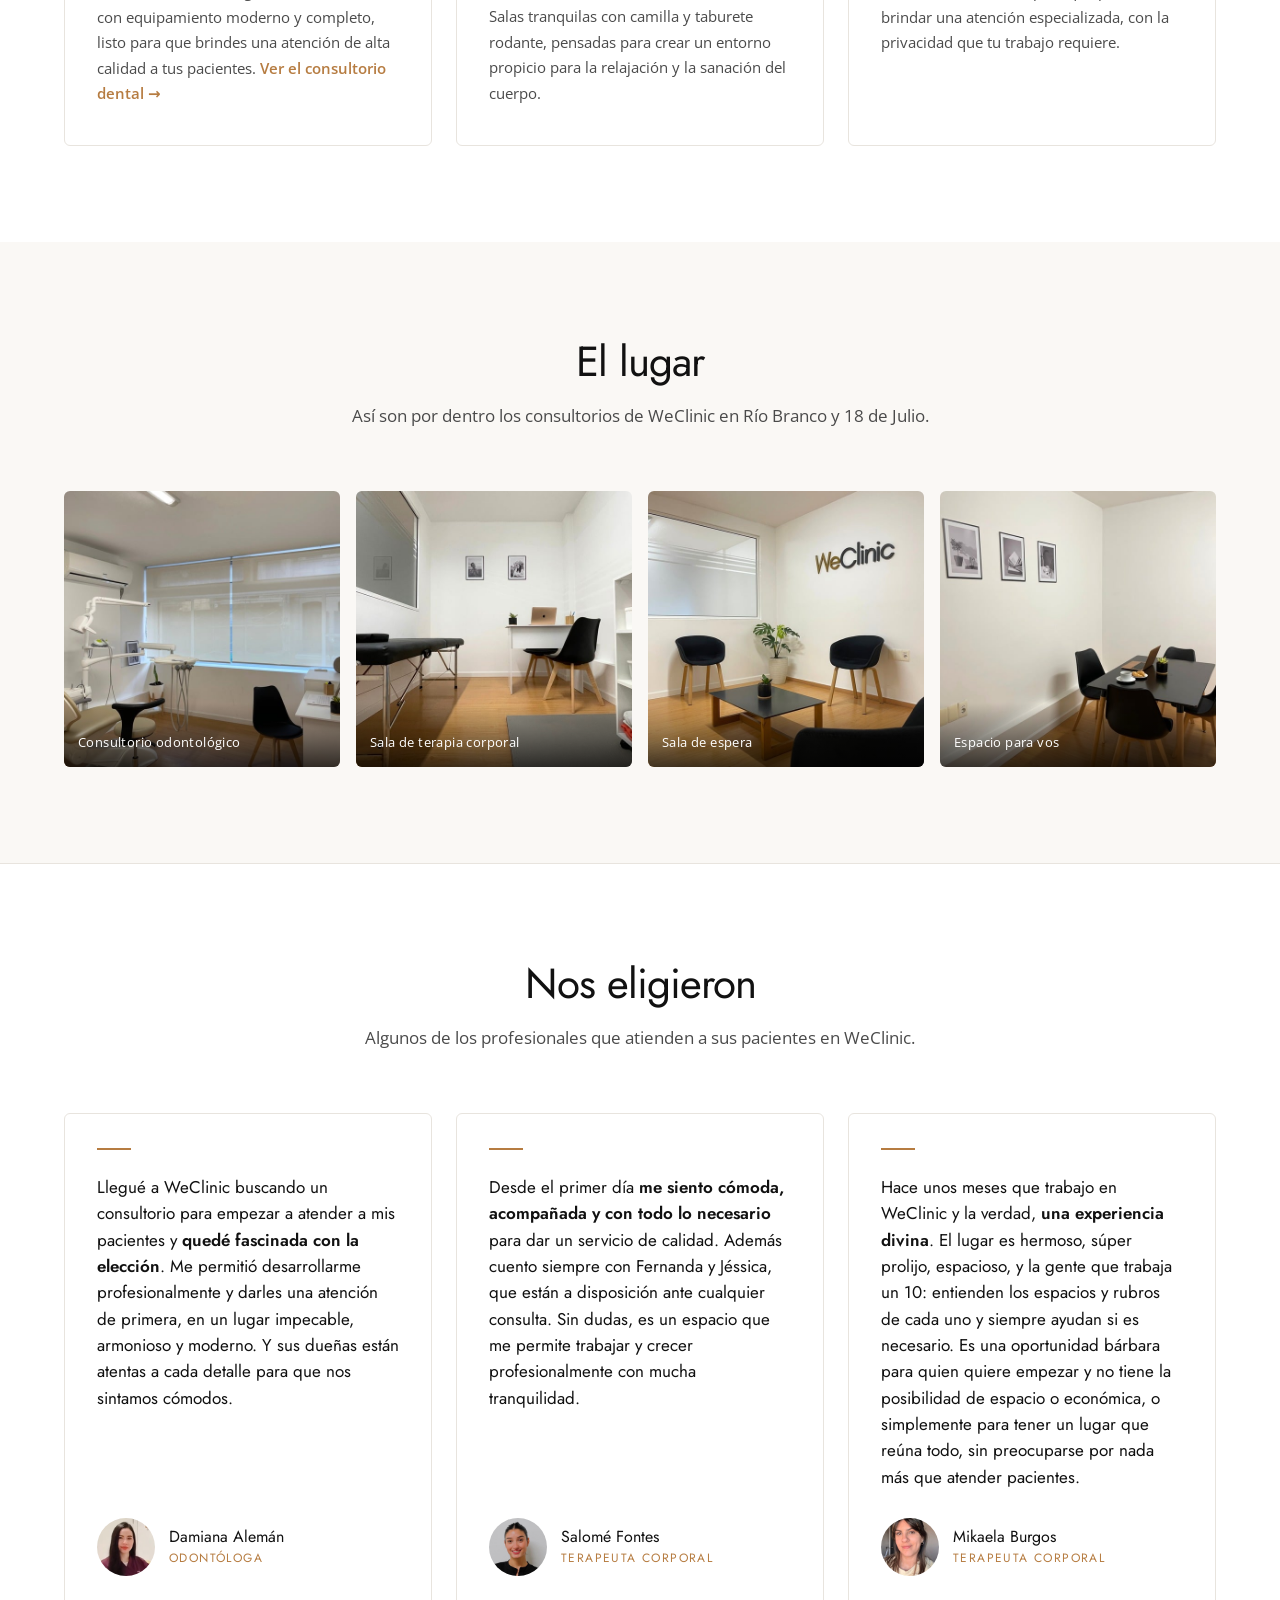
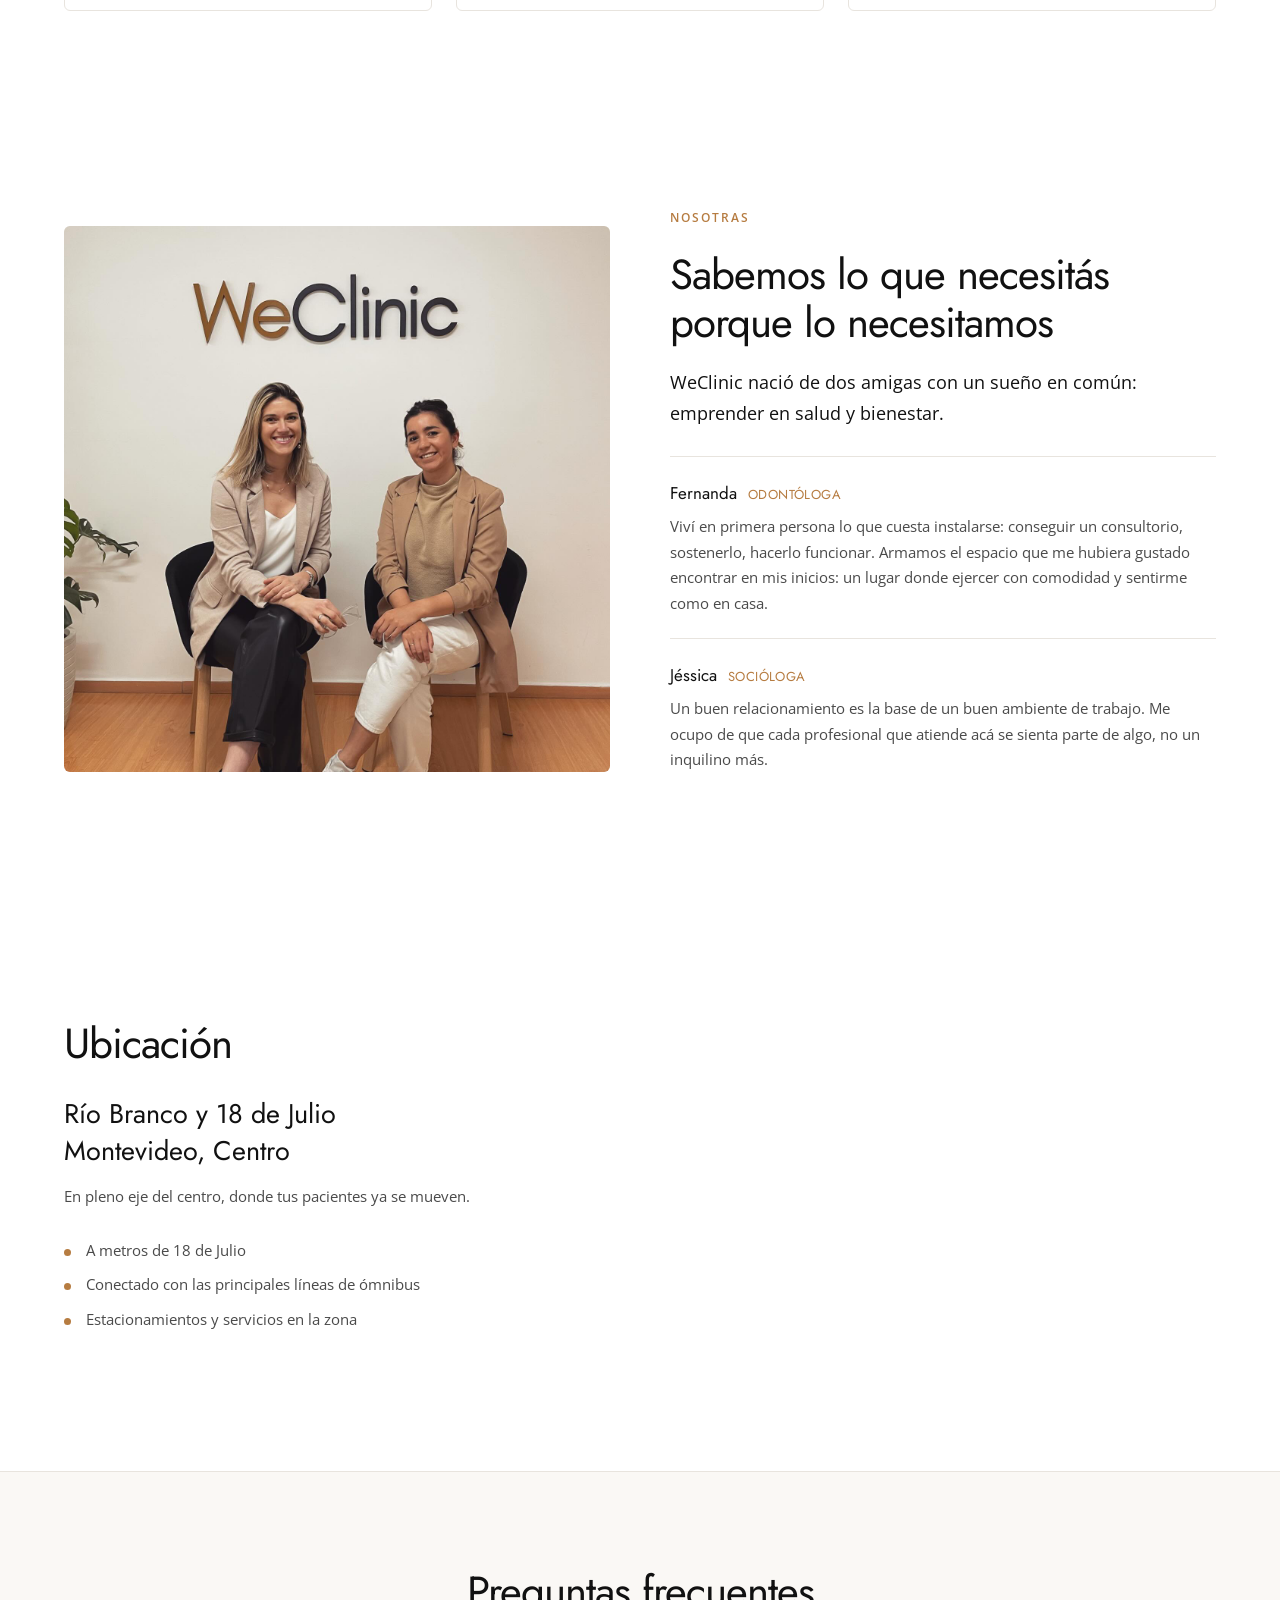
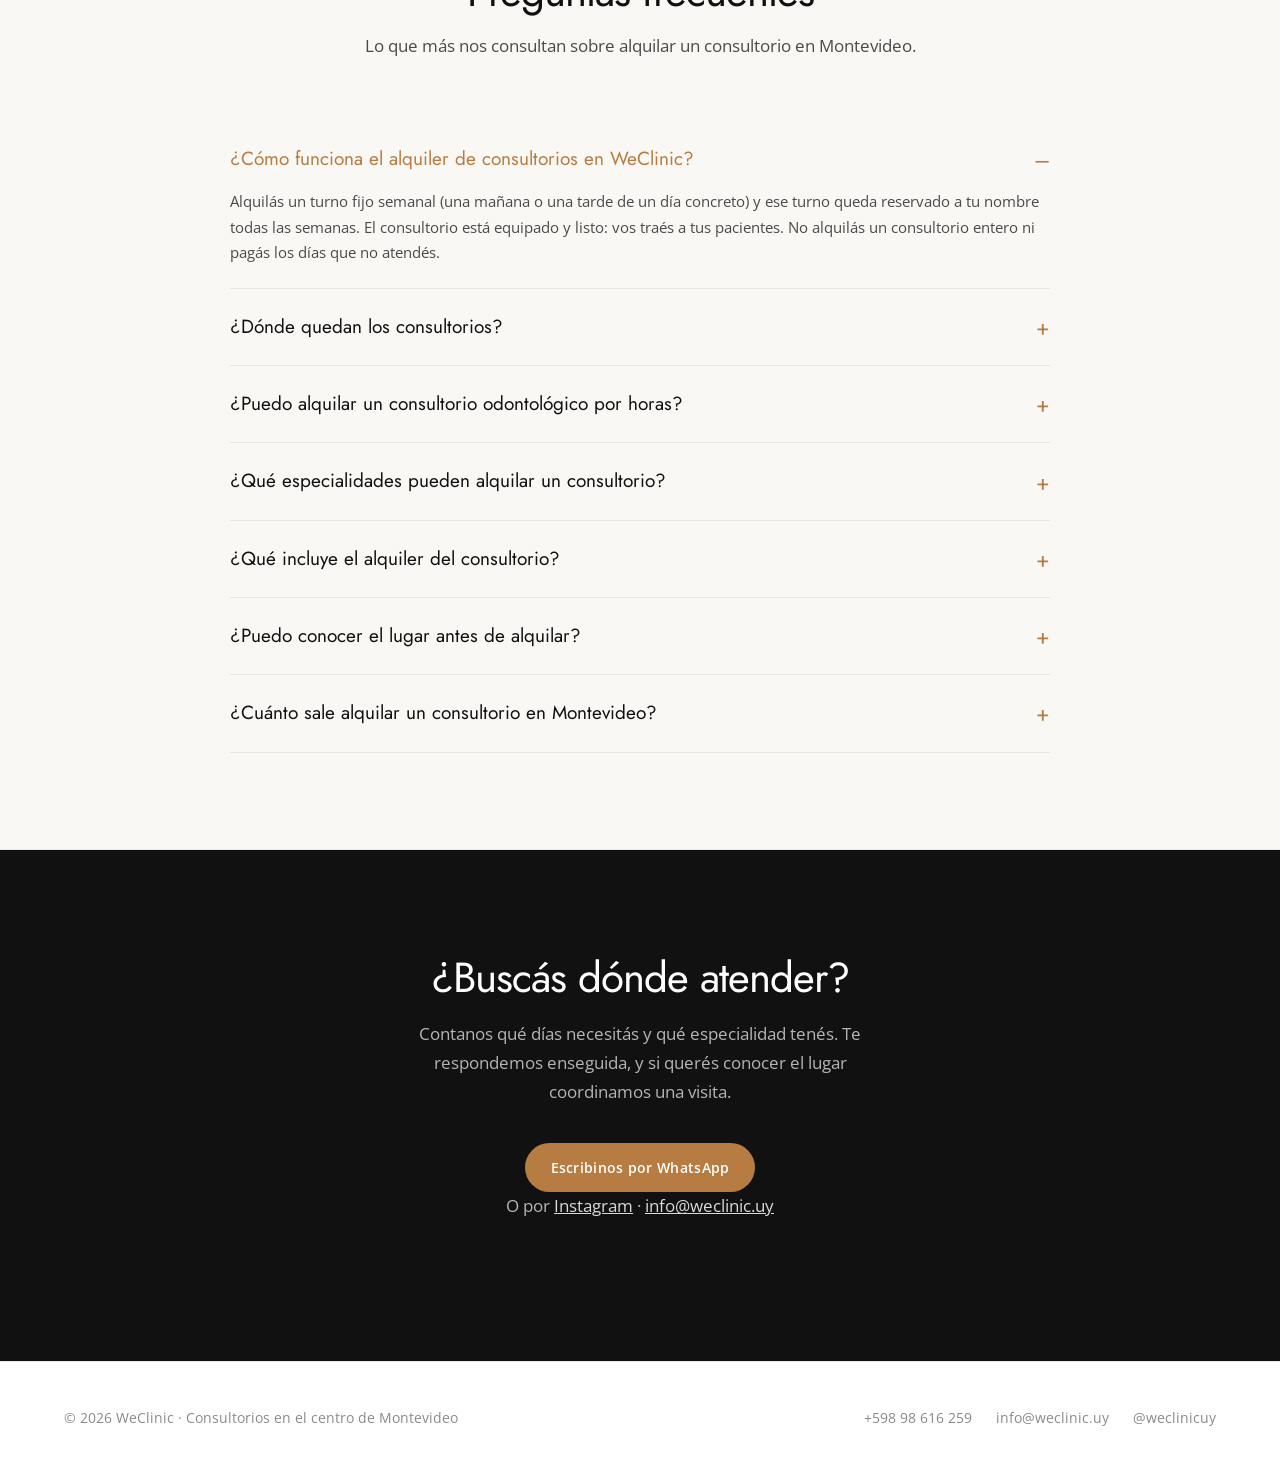
==== commit cd865386: "Sacar las rayas de diálogo del texto de las dos páginas Co-Authored-By: Claude Opus 5 (1M context) <" ====
--- a/index.html
+++ b/index.html
@@ -110,7 +110,7 @@
           "name": "¿Cómo funciona el alquiler de consultorios en WeClinic?",
           "acceptedAnswer": {
             "@type": "Answer",
-            "text": "Alquilás un turno fijo semanal —una mañana o una tarde de un día concreto— y ese turno queda reservado a tu nombre todas las semanas. El consultorio está equipado y listo: vos traés a tus pacientes. No alquilás un consultorio entero ni pagás los días que no atendés."
+            "text": "Alquilás un turno fijo semanal (una mañana o una tarde de un día concreto) y ese turno queda reservado a tu nombre todas las semanas. El consultorio está equipado y listo: vos traés a tus pacientes. No alquilás un consultorio entero ni pagás los días que no atendés."
           }
         },
         {
@@ -200,7 +200,7 @@
       <h1>Tu consultorio en Montevideo,<br>sólo los días<br>que <em>atendés</em>.</h1>
       <p class="lede">
         Alquilá un consultorio equipado en pleno centro de Montevideo por turno fijo
-        semanal —todos los lunes de tarde, todos los miércoles de mañana— listo para
+        semanal (todos los lunes de tarde, todos los miércoles de mañana) listo para
         recibir a tus pacientes.
       </p>
       <p class="hero-note">
@@ -548,7 +548,7 @@
     <div class="faq">
       <details open>
         <summary>¿Cómo funciona el alquiler de consultorios en WeClinic?</summary>
-        <p>Alquilás un turno fijo semanal —una mañana o una tarde de un día concreto— y ese turno queda reservado a tu nombre todas las semanas. El consultorio está equipado y listo: vos traés a tus pacientes. No alquilás un consultorio entero ni pagás los días que no atendés.</p>
+        <p>Alquilás un turno fijo semanal (una mañana o una tarde de un día concreto) y ese turno queda reservado a tu nombre todas las semanas. El consultorio está equipado y listo: vos traés a tus pacientes. No alquilás un consultorio entero ni pagás los días que no atendés.</p>
       </details>
       <details>
         <summary>¿Dónde quedan los consultorios?</summary>
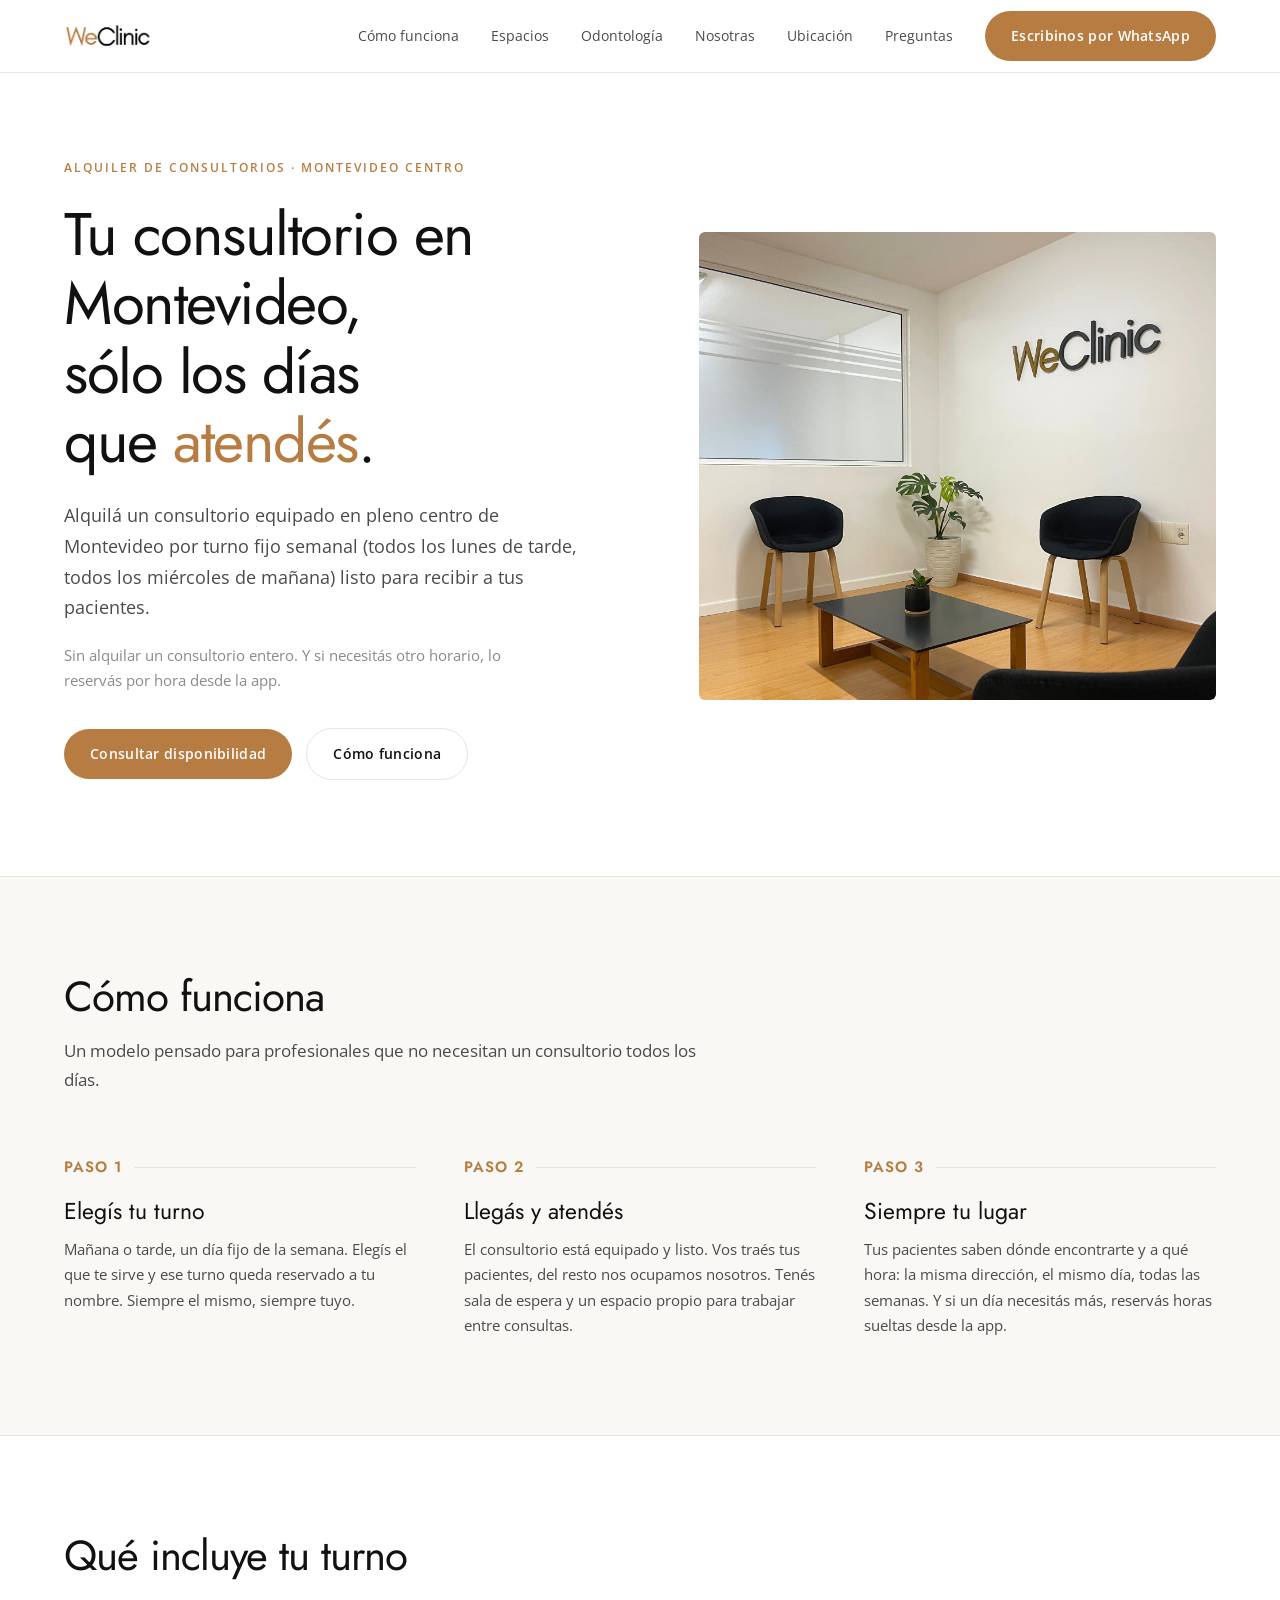
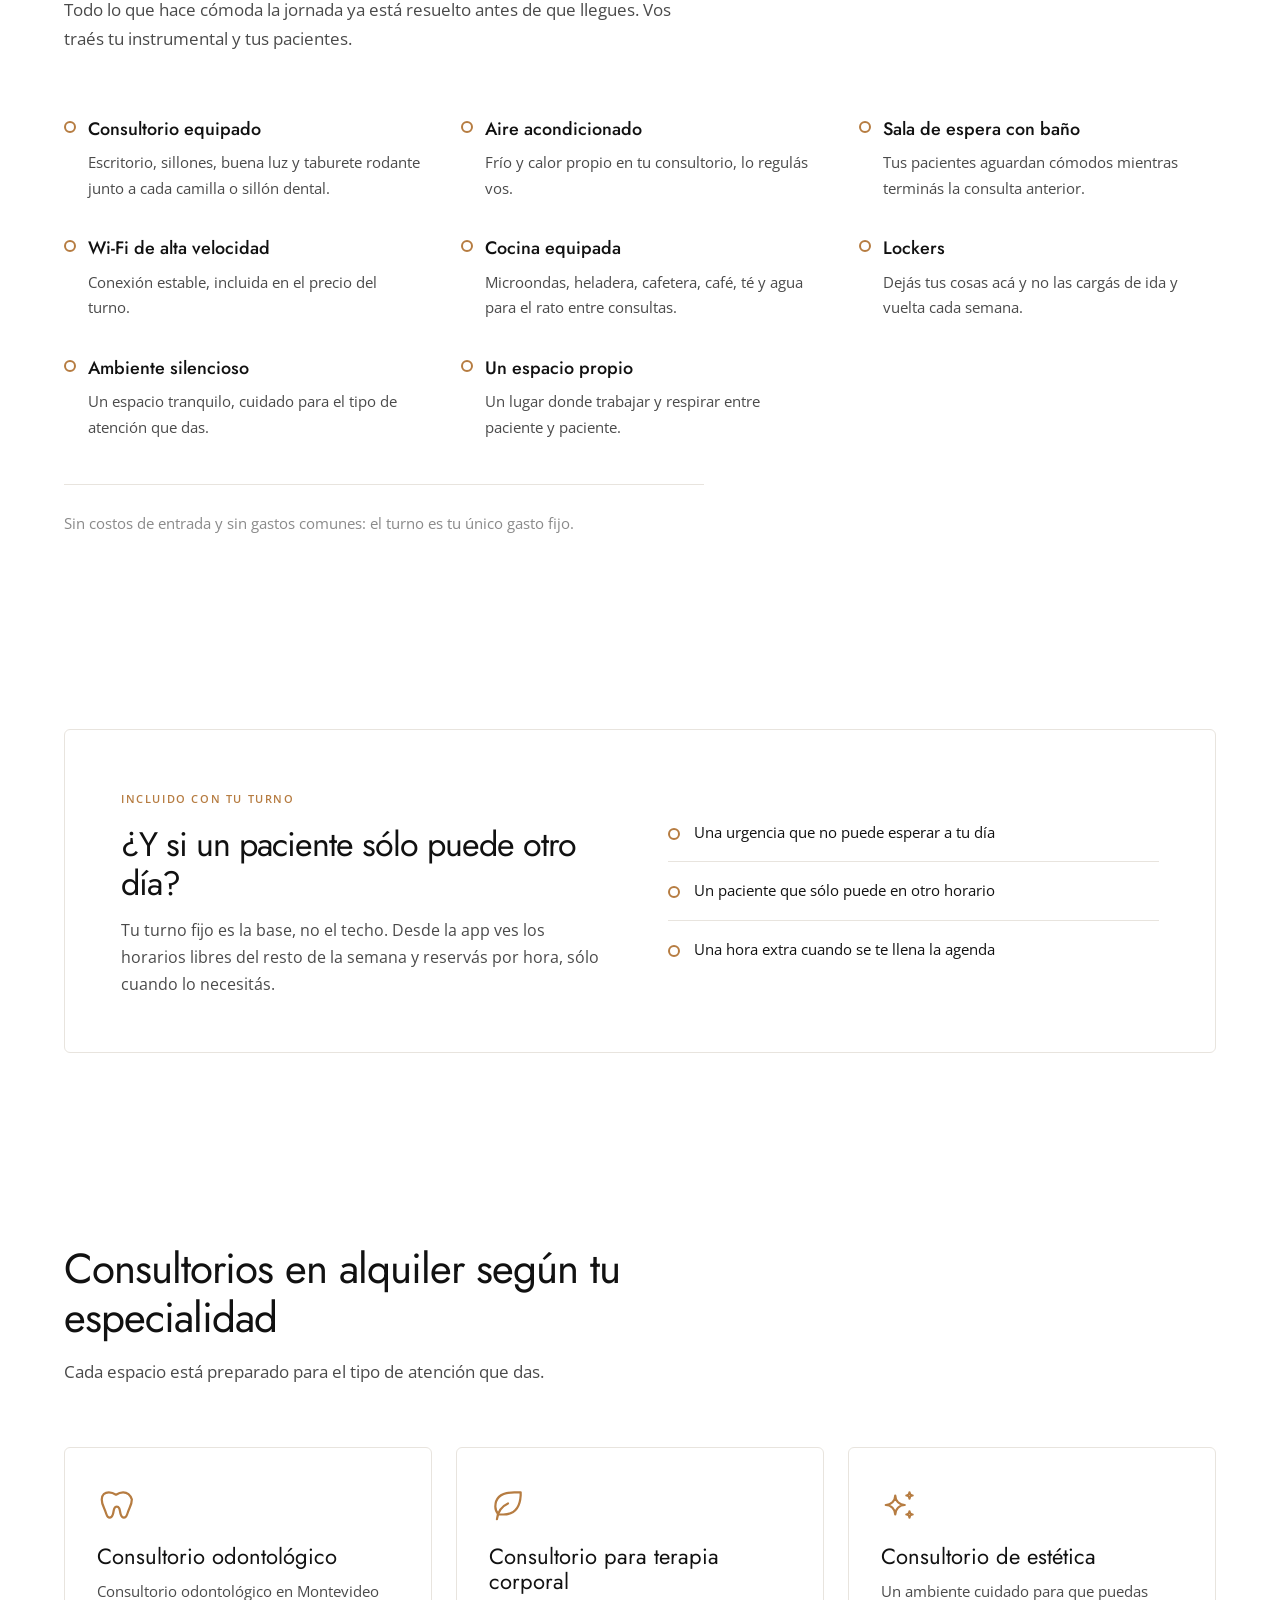
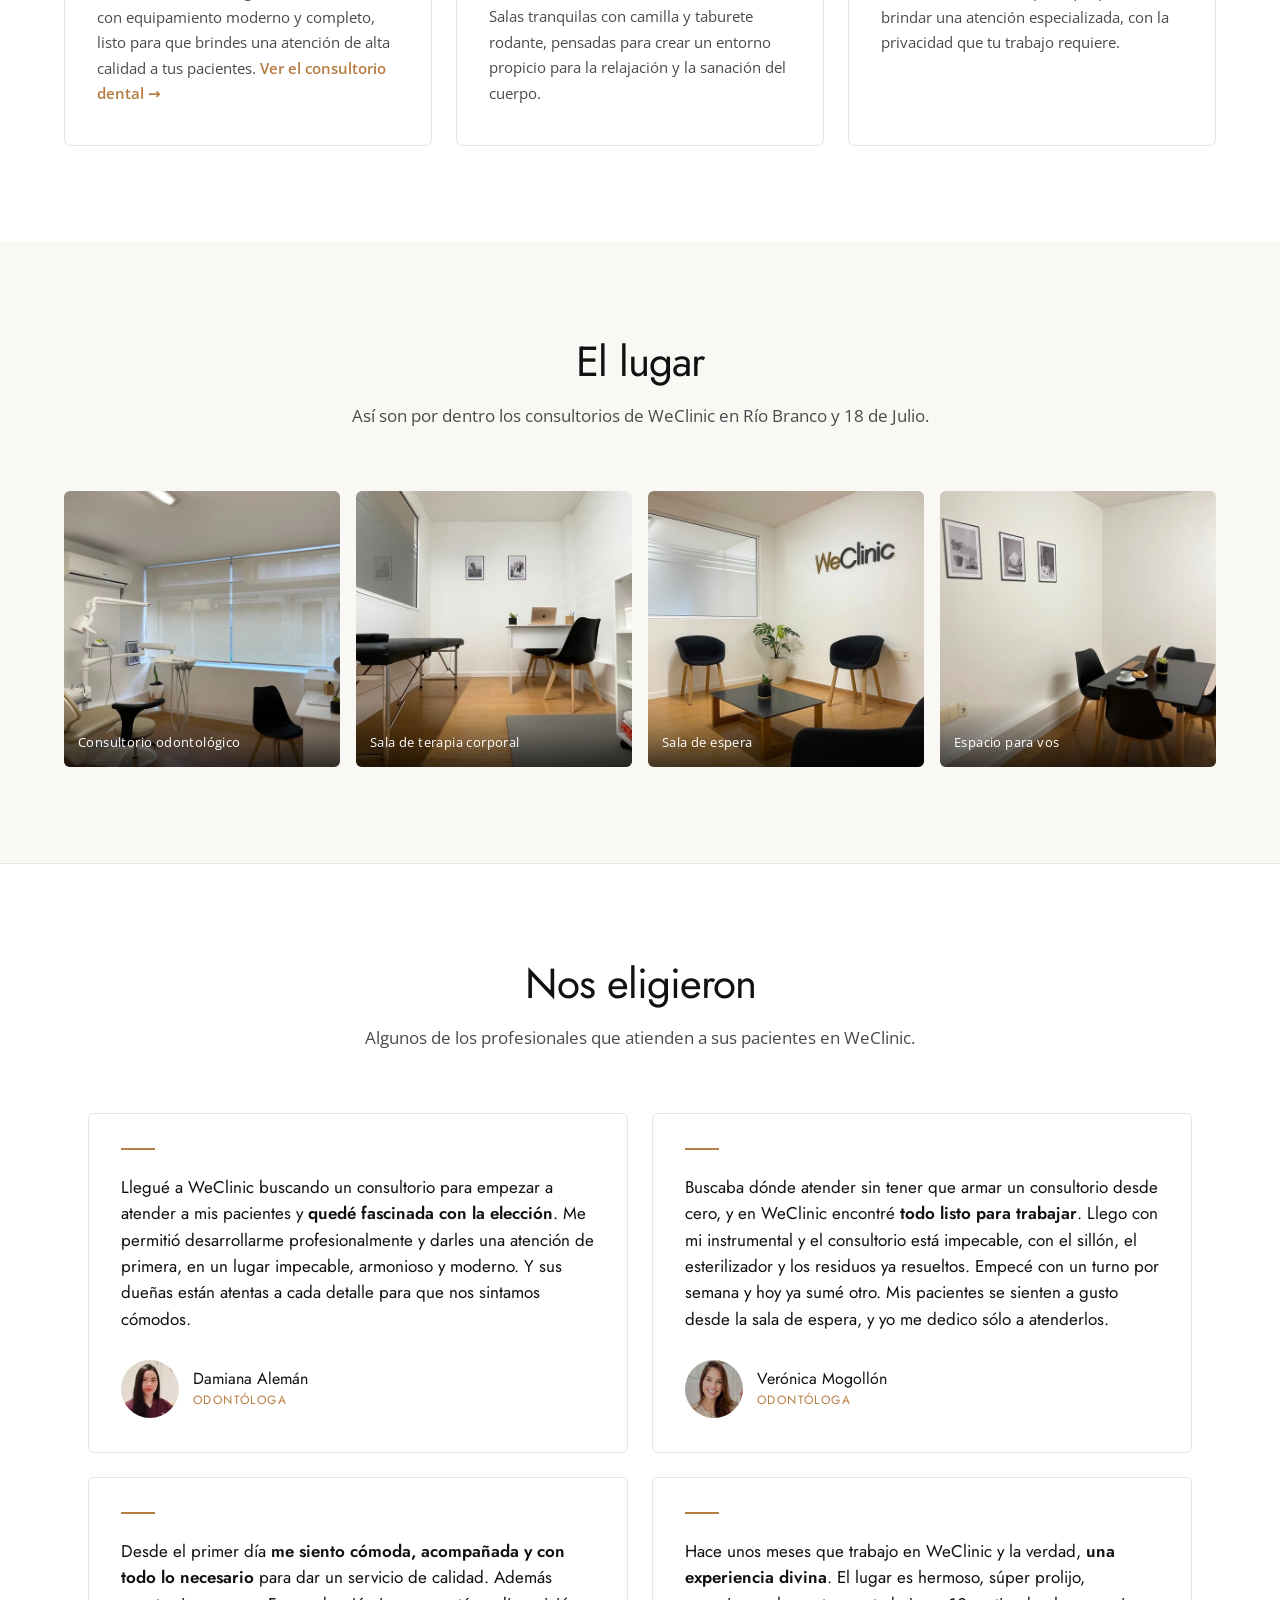
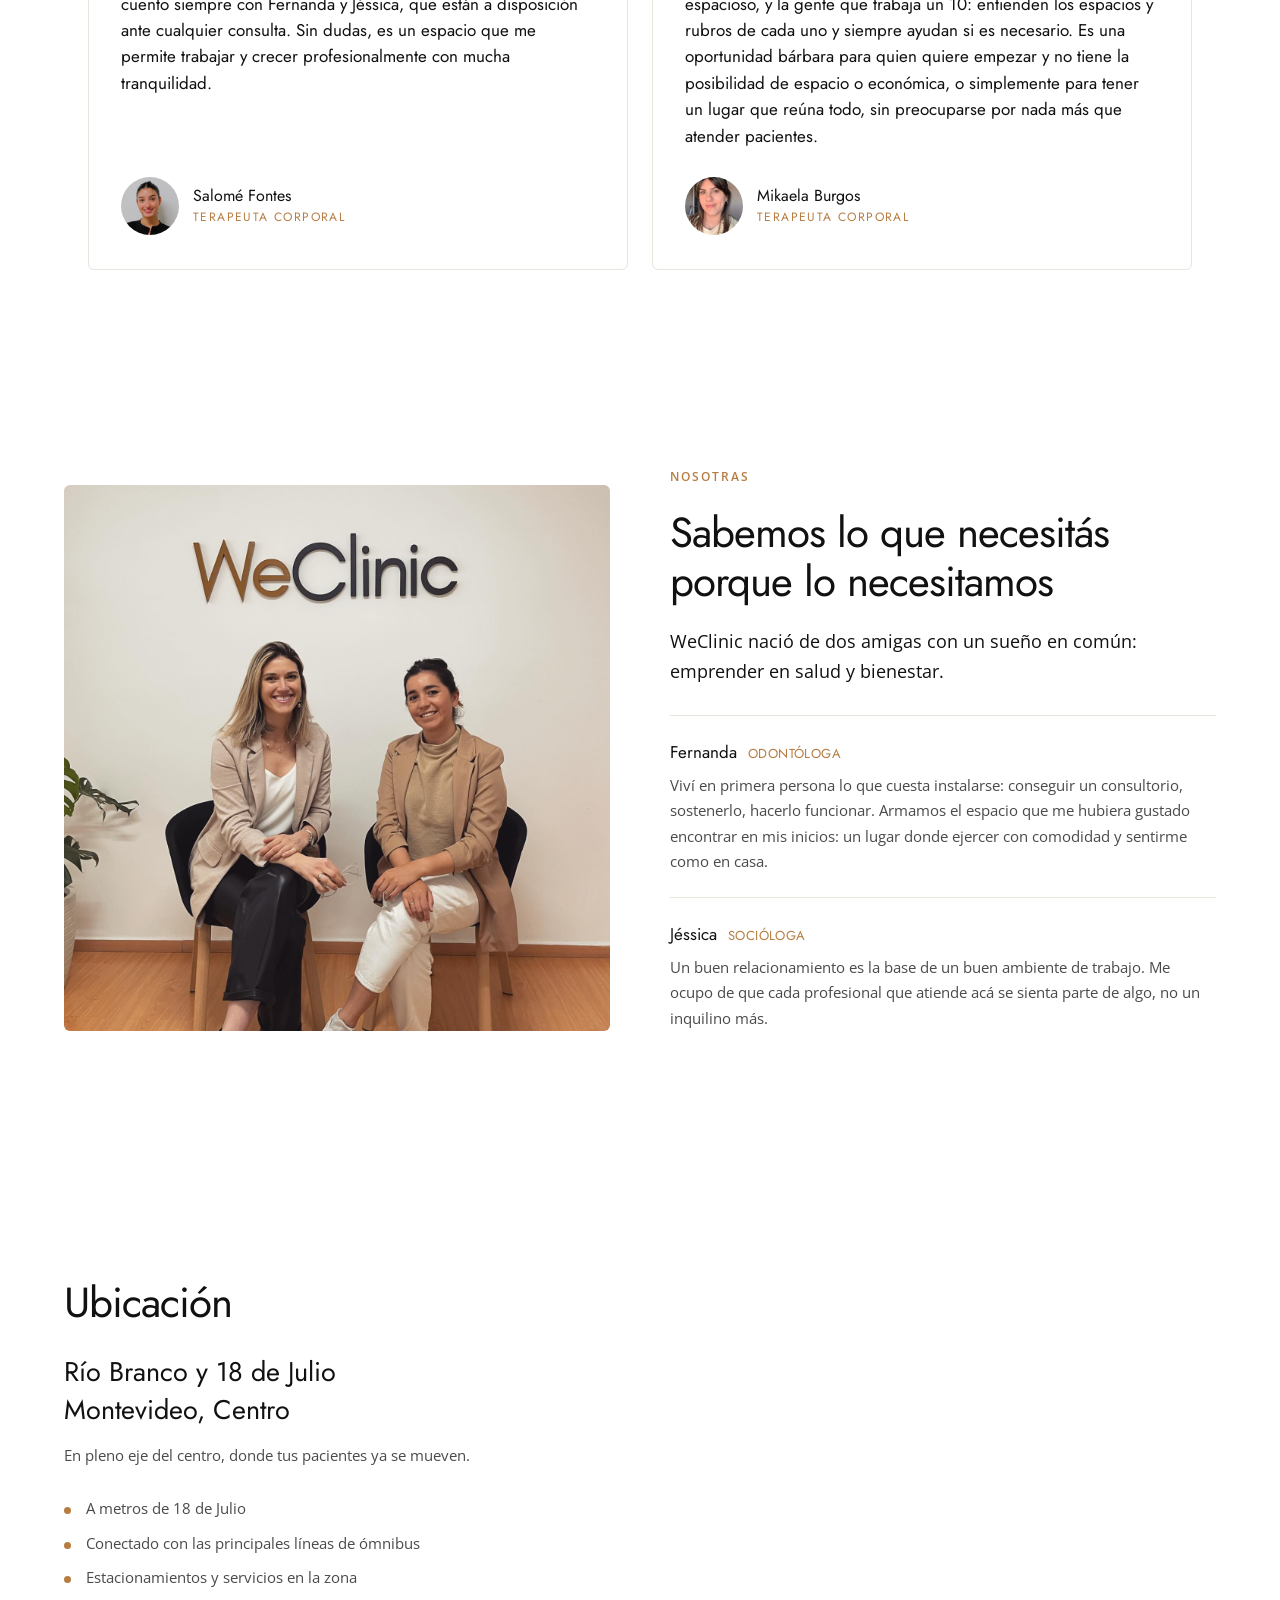
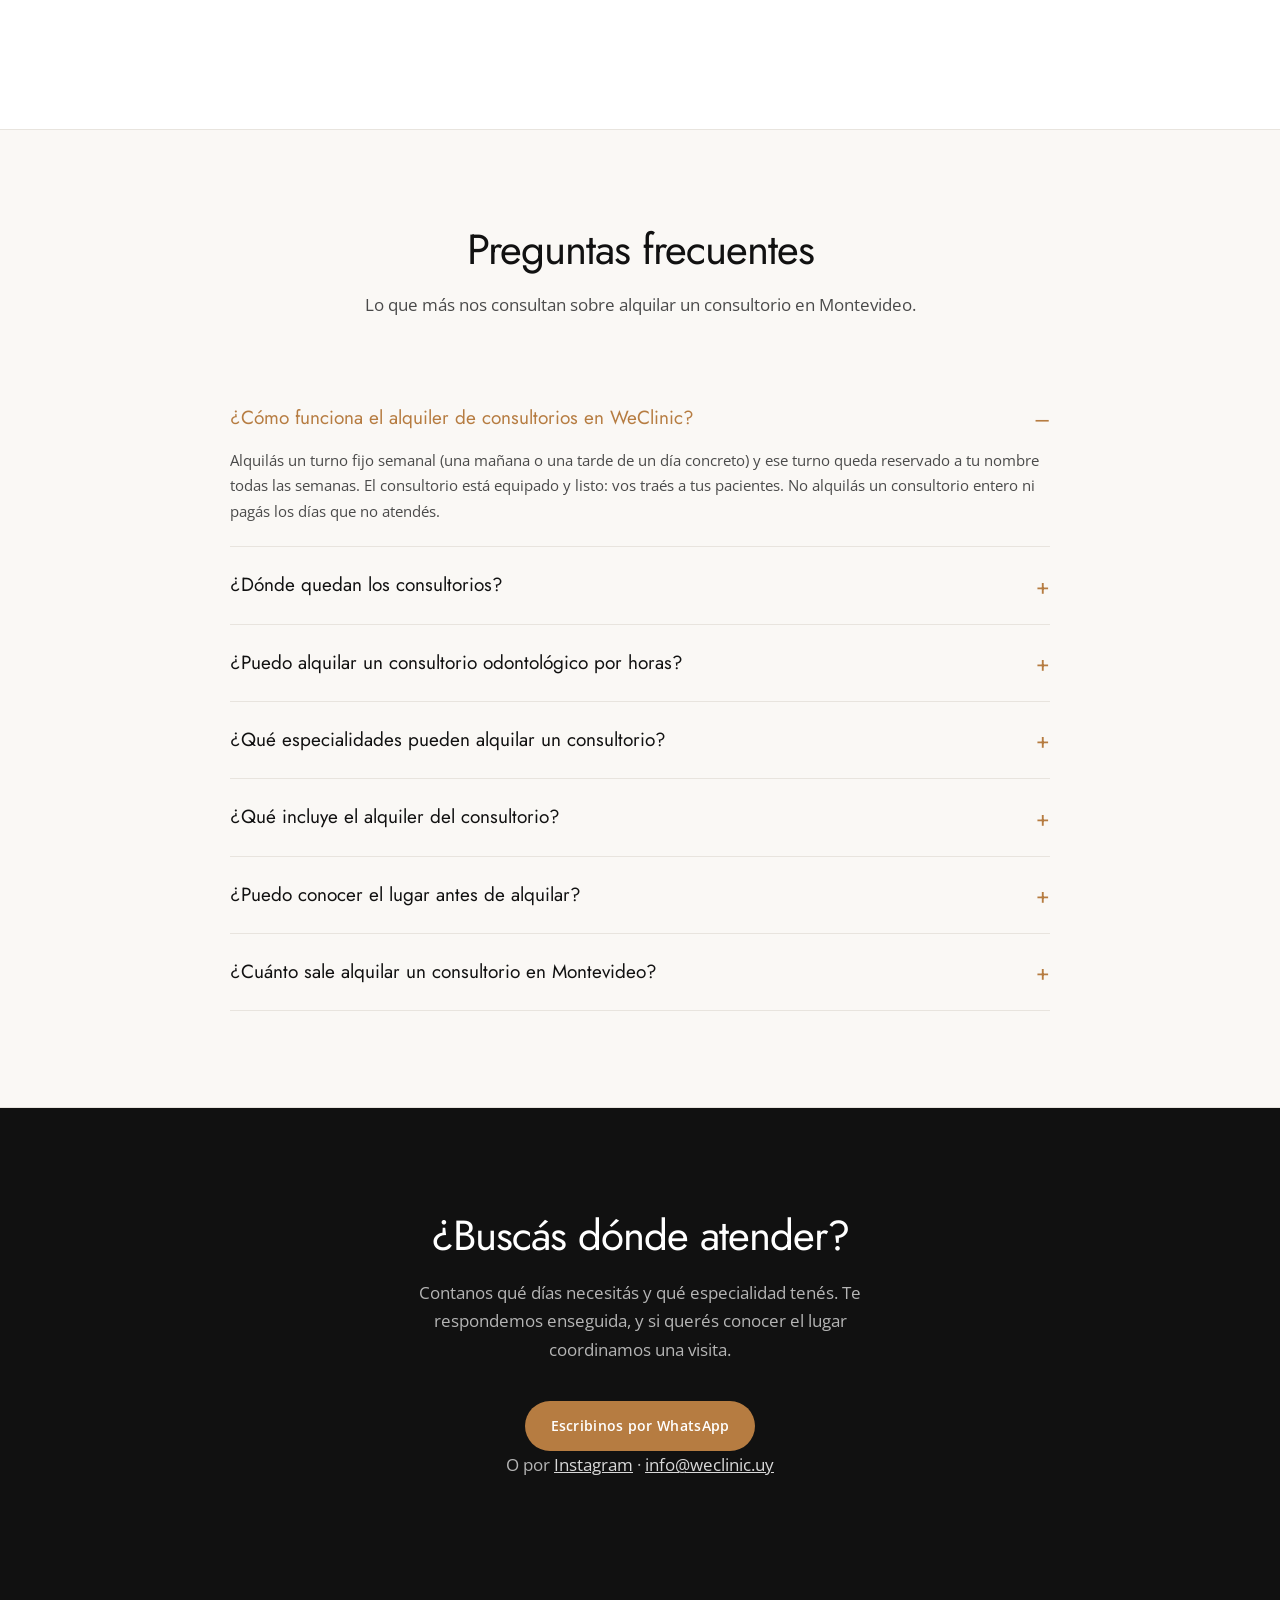
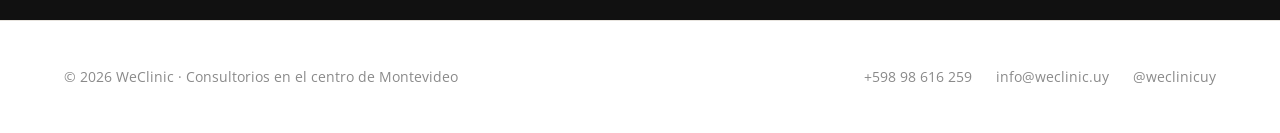
==== commit 03d7229a: "Sumar el testimonio de Verónica Mogollón a las dos páginas Co-Authored-By: Claude Opus 5 <noreply@an" ====
--- a/index.html
+++ b/index.html
@@ -419,8 +419,9 @@
     <!--
       PARA SUMAR OTRO TESTIMONIO: copiá el bloque <figure class="quote-card">
       entero y pegalo justo debajo, con la frase, el nombre y la foto nuevos.
-      El diseño se acomoda solo: con uno se muestra apaisado (foto al costado)
-      y con dos o tres pasa a tarjetas en columnas. No hay nada más que tocar.
+      El diseño se acomoda solo: con uno se muestra apaisado (foto al costado),
+      con dos o tres pasa a tarjetas en columnas, y con cuatro quedan dos por
+      fila. No hay nada más que tocar.
 
       Sólo frases reales, con permiso del profesional para usar nombre y foto.
     -->
@@ -439,6 +440,23 @@
                alt="Damiana Alemán, odontóloga en WeClinic"
                width="320" height="320" loading="lazy">
           <span class="quote-who">Damiana Alemán<span class="quote-role">Odontóloga</span></span>
+        </figcaption>
+      </figure>
+      <figure class="quote-card">
+        <div class="spec-mark"></div>
+        <blockquote>
+          Buscaba dónde atender sin tener que armar un consultorio desde cero, y en
+          WeClinic encontré <strong>todo listo para trabajar</strong>. Llego con mi
+          instrumental y el consultorio está impecable, con el sillón, el esterilizador
+          y los residuos ya resueltos. Empecé con un turno por semana y hoy ya sumé
+          otro. Mis pacientes se sienten a gusto desde la sala de espera, y yo me dedico
+          sólo a atenderlos.
+        </blockquote>
+        <figcaption>
+          <img class="quote-photo" src="img/veronica-mogollon.jpg"
+               alt="Verónica Mogollón, odontóloga en WeClinic"
+               width="320" height="320" loading="lazy">
+          <span class="quote-who">Verónica Mogollón<span class="quote-role">Odontóloga</span></span>
         </figcaption>
       </figure>
       <figure class="quote-card">
--- a/css/site.css
+++ b/css/site.css
@@ -142,6 +142,9 @@
   .quote-card:hover{border-color:var(--gold);transform:translateY(-3px)}
   /* Con un solo testimonio la tarjeta se ensancha, para que no quede sola y flaca */
   .quote-card:only-child{max-width:660px}
+  /* Con cuatro, dos por fila, así no queda una tarjeta sola abajo */
+  .quote-card:first-child:nth-last-child(4),
+  .quote-card:first-child:nth-last-child(4) ~ .quote-card{flex-basis:420px;max-width:540px}
   .quote-card blockquote{
     flex:1;font-family:'Jost',sans-serif;font-size:17px;line-height:1.55;
     color:var(--ink);margin-bottom:28px;
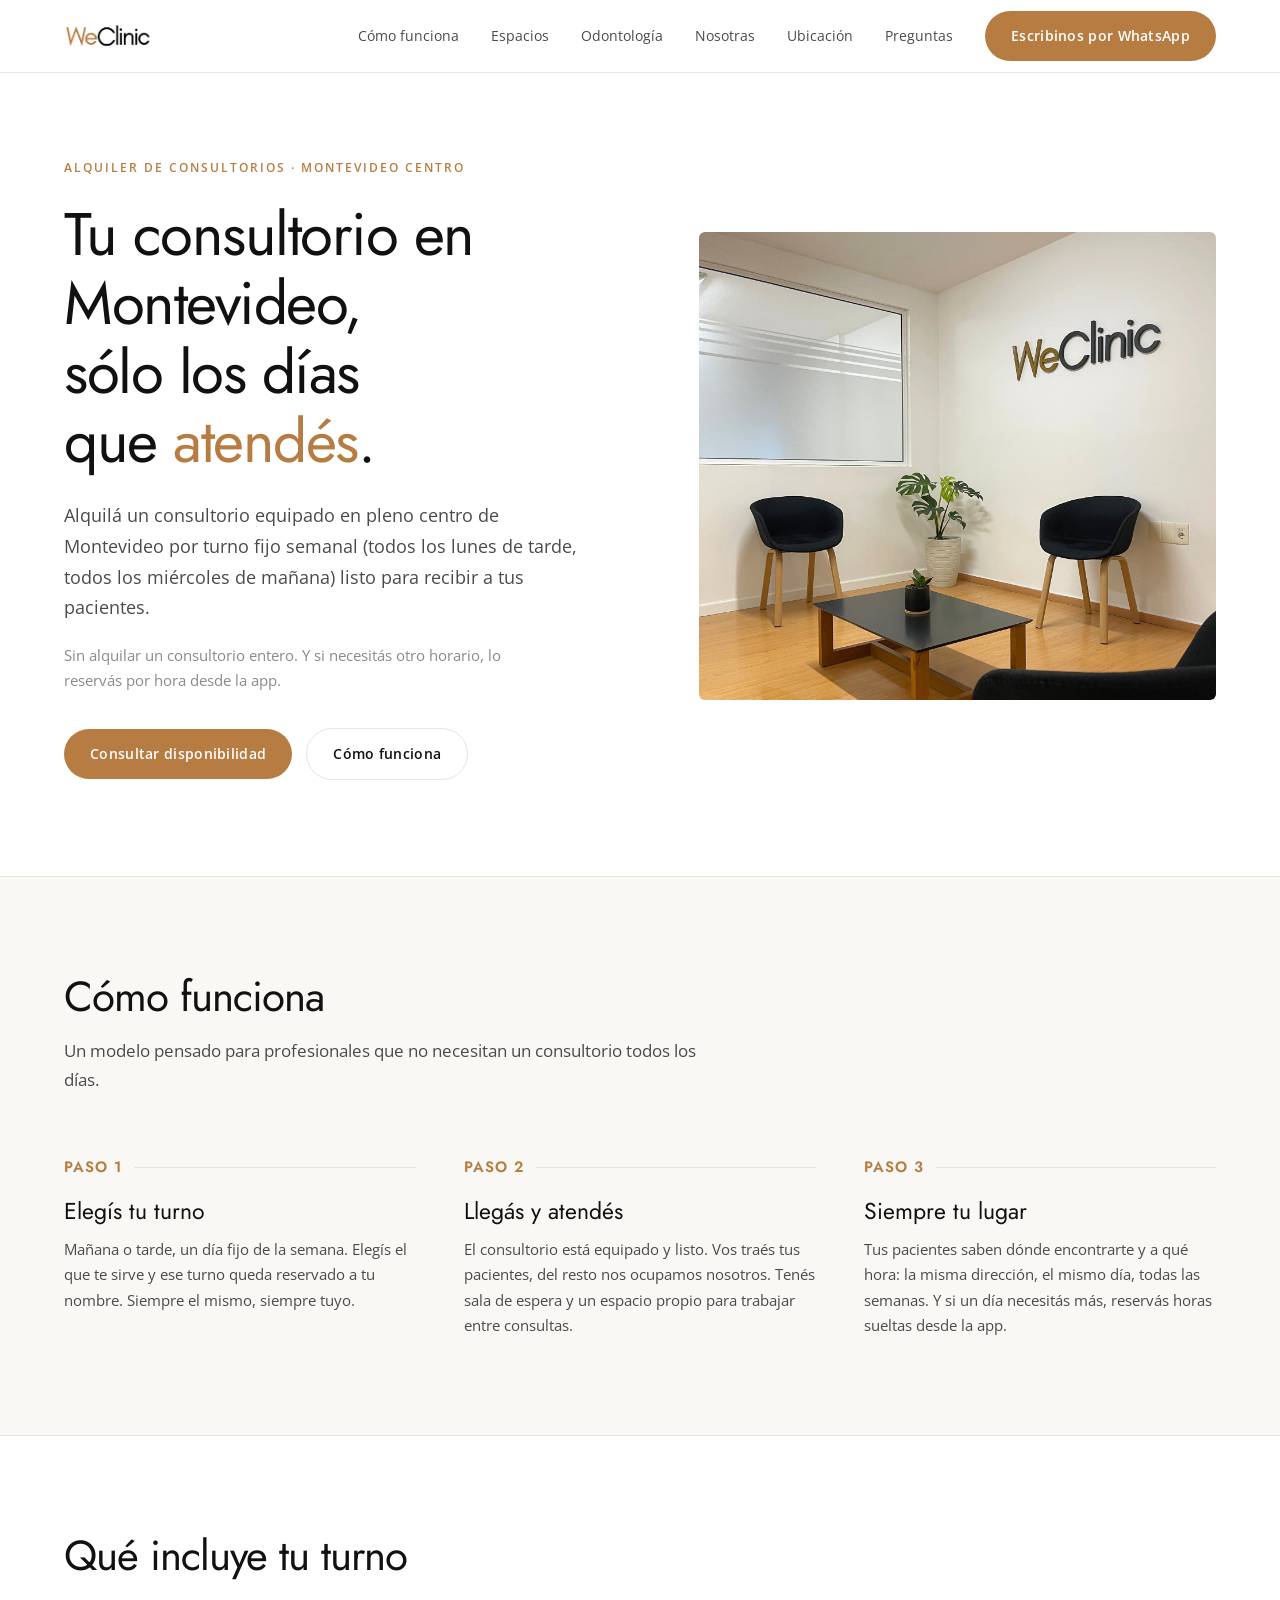
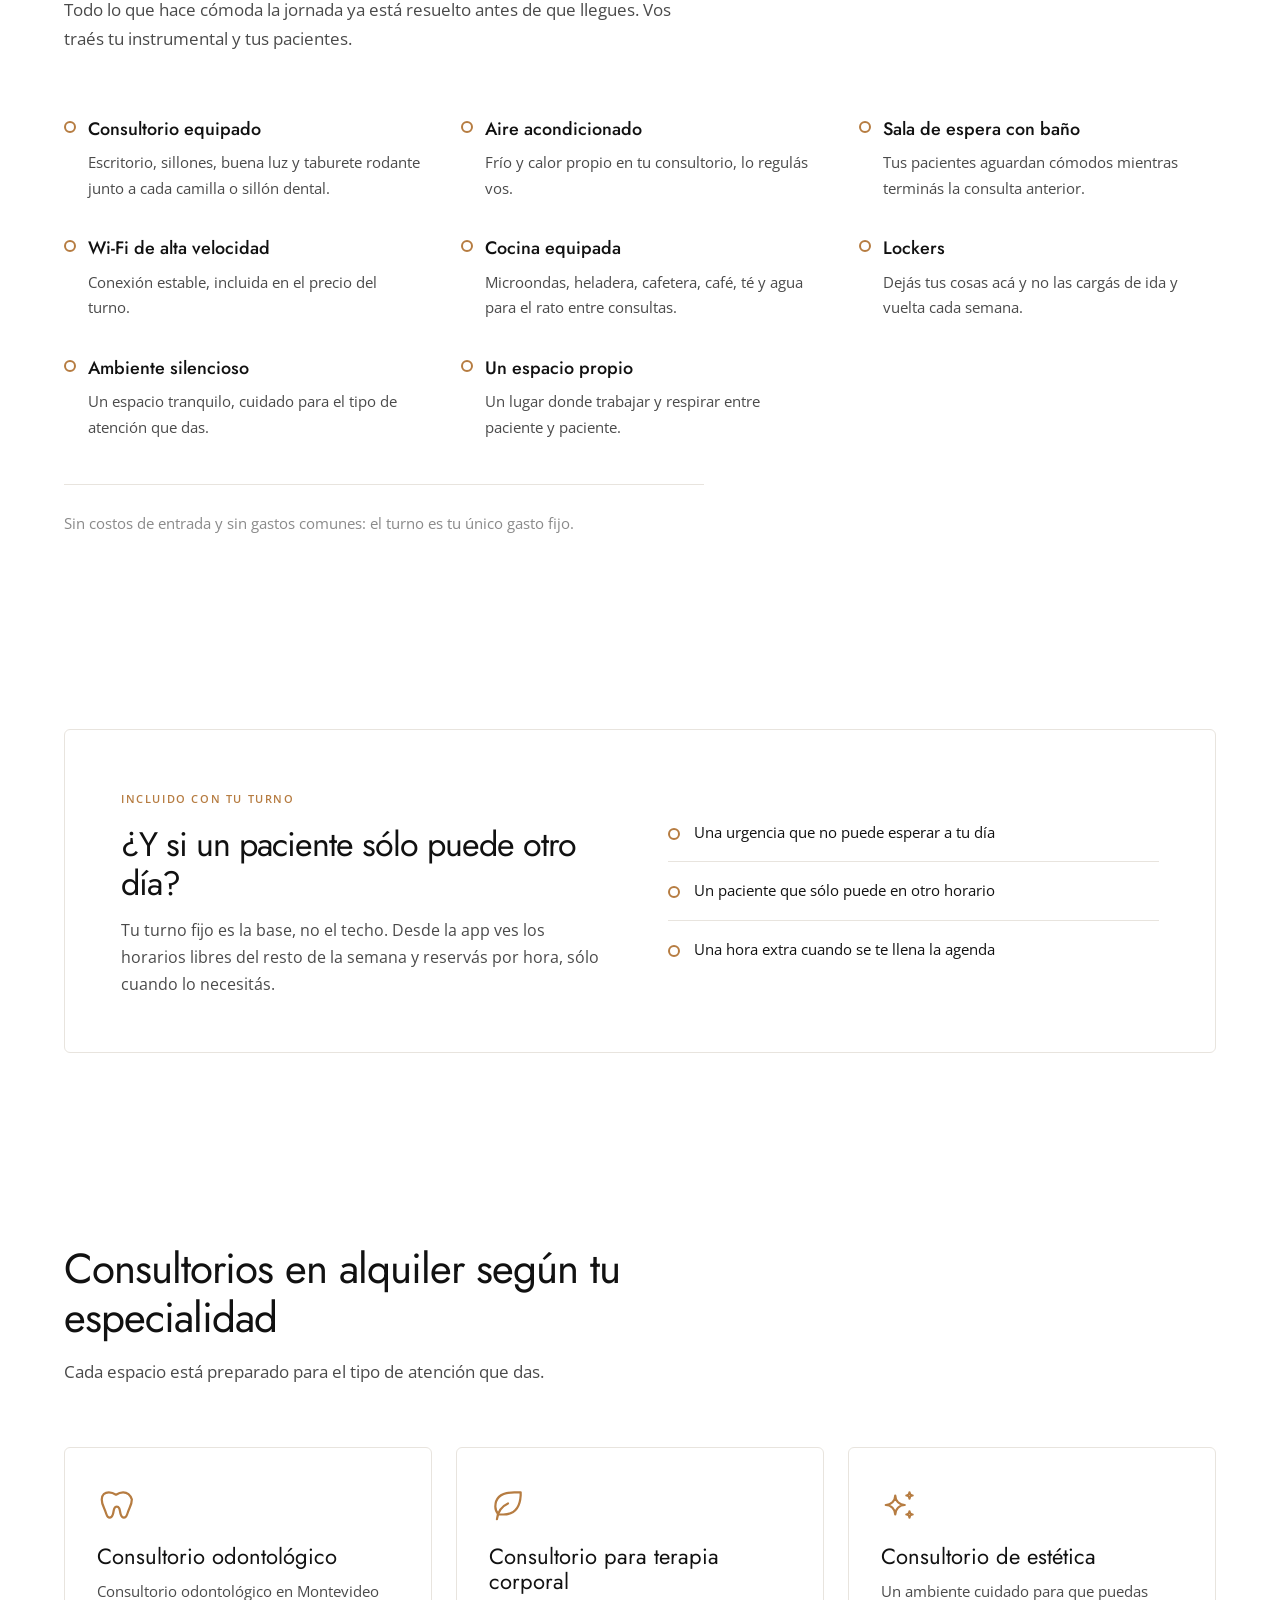
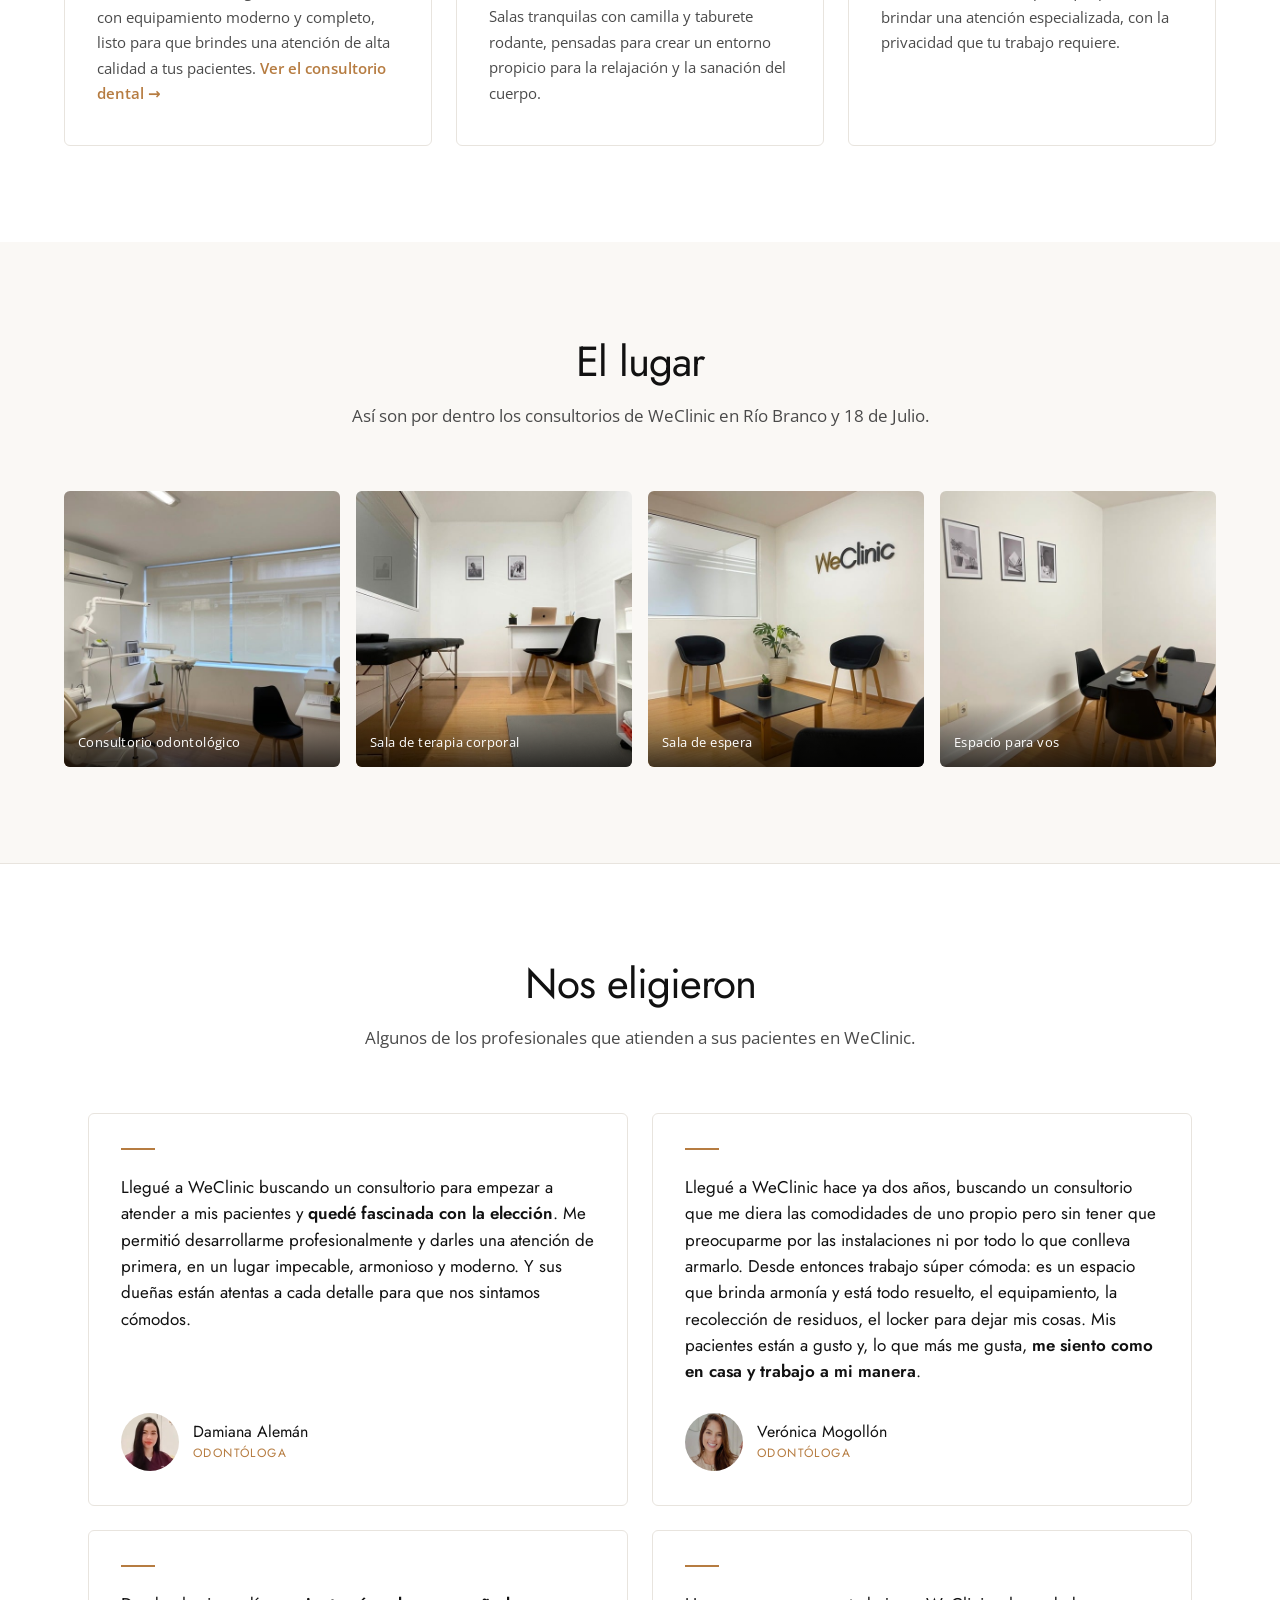
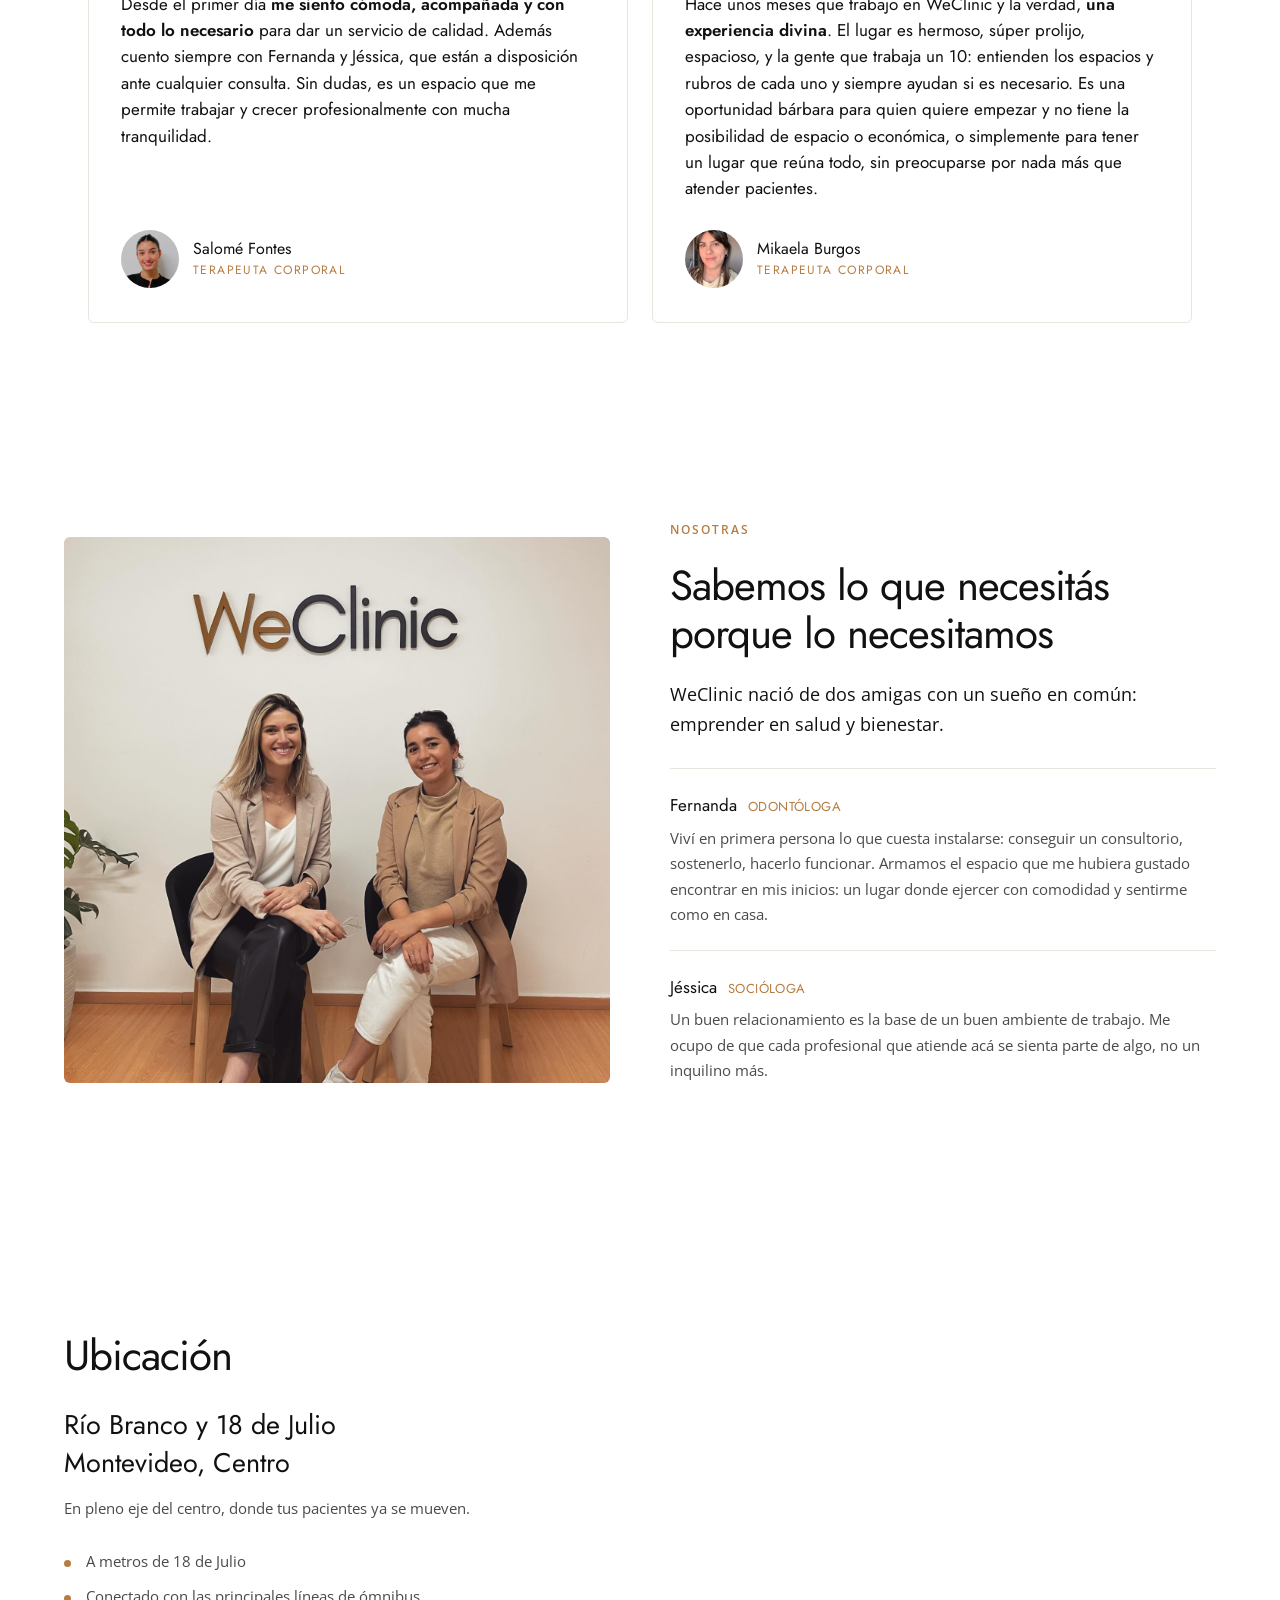
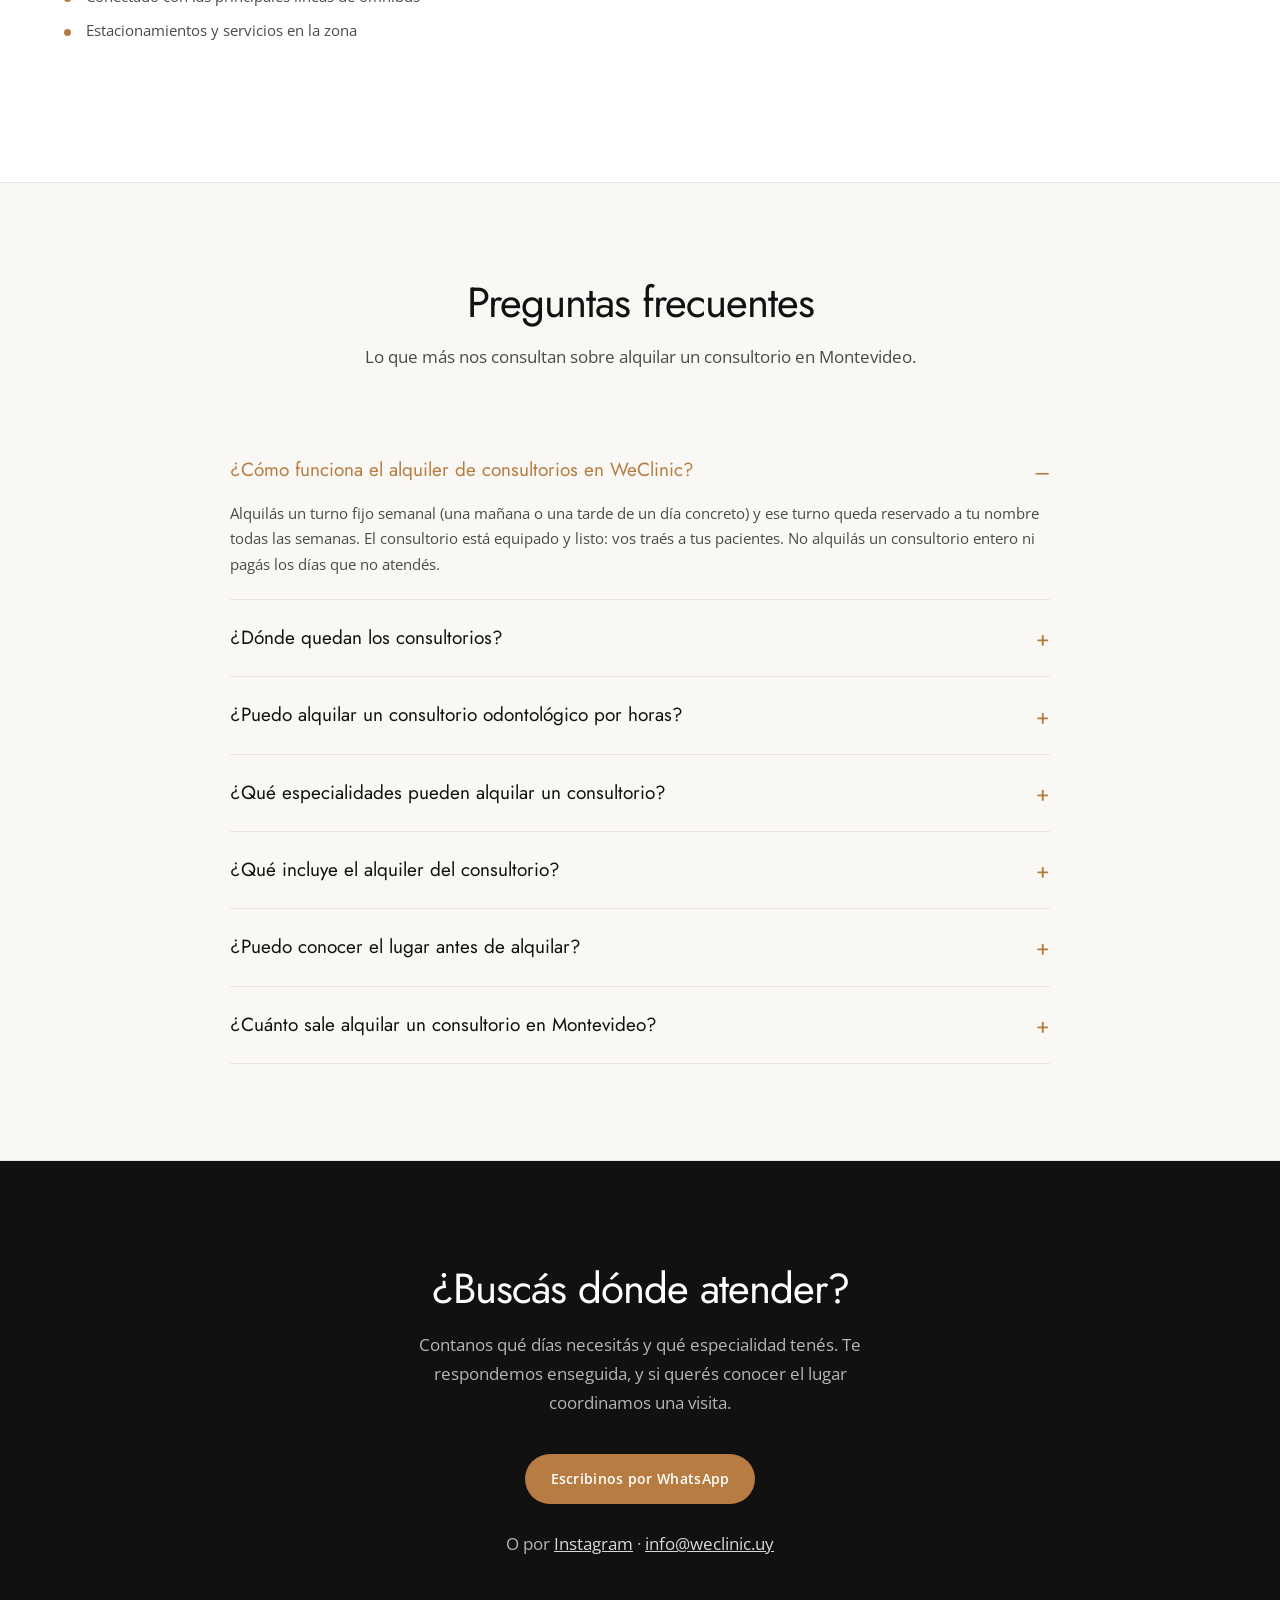
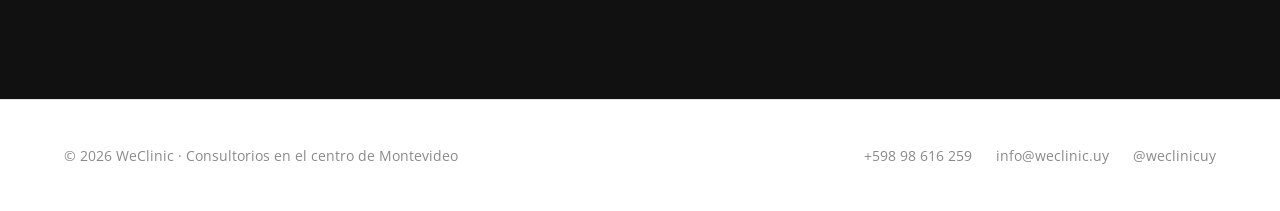
==== commit b85e4c26: "Sumar el testimonio de Pablo Rolón y arreglar el menú en pantallas chicas El menú se rompía entre 56" ====
--- a/index.html
+++ b/index.html
@@ -24,7 +24,8 @@
 <link rel="preconnect" href="https://fonts.googleapis.com">
 <link rel="preconnect" href="https://fonts.gstatic.com" crossorigin>
 <link href="https://fonts.googleapis.com/css2?family=Jost:wght@300;400;500;600&family=Open+Sans:wght@400;600&display=swap" rel="stylesheet">
-<link rel="stylesheet" href="css/site.css">
+<!-- Al cambiar el CSS, subí el ?v= para que nadie vea la versión vieja cacheada -->
+<link rel="stylesheet" href="css/site.css?v=2">
 
 <script type="application/ld+json">
 {
@@ -187,7 +188,7 @@
       <a href="#nosotras">Nosotras</a>
       <a href="#ubicacion">Ubicación</a>
       <a href="#preguntas">Preguntas</a>
-      <a class="btn nav-cta" href="https://wa.me/59898616259" target="_blank" rel="noopener">Escribinos por WhatsApp</a>
+      <a class="btn nav-cta" href="https://wa.me/59898616259" target="_blank" rel="noopener"><span class="nav-cta-long">Escribinos por </span>WhatsApp</a>
     </nav>
   </div>
 </header>
@@ -445,12 +446,12 @@
       <figure class="quote-card">
         <div class="spec-mark"></div>
         <blockquote>
-          Buscaba dónde atender sin tener que armar un consultorio desde cero, y en
-          WeClinic encontré <strong>todo listo para trabajar</strong>. Llego con mi
-          instrumental y el consultorio está impecable, con el sillón, el esterilizador
-          y los residuos ya resueltos. Empecé con un turno por semana y hoy ya sumé
-          otro. Mis pacientes se sienten a gusto desde la sala de espera, y yo me dedico
-          sólo a atenderlos.
+          Llegué a WeClinic hace ya dos años, buscando un consultorio que me diera las
+          comodidades de uno propio pero sin tener que preocuparme por las instalaciones
+          ni por todo lo que conlleva armarlo. Desde entonces trabajo súper cómoda: es un
+          espacio que brinda armonía y está todo resuelto, el equipamiento, la recolección
+          de residuos, el locker para dejar mis cosas. Mis pacientes están a gusto y, lo
+          que más me gusta, <strong>me siento como en casa y trabajo a mi manera</strong>.
         </blockquote>
         <figcaption>
           <img class="quote-photo" src="img/veronica-mogollon.jpg"
--- a/css/site.css
+++ b/css/site.css
@@ -24,8 +24,8 @@
 
   /* NAV */
   header{position:sticky;top:0;z-index:50;background:rgba(255,255,255,.92);backdrop-filter:blur(10px);border-bottom:1px solid var(--line)}
-  .nav{display:flex;align-items:center;justify-content:space-between;height:72px}
-  .logo{display:block;line-height:0}
+  .nav{display:flex;align-items:center;justify-content:space-between;gap:16px;height:72px}
+  .logo{display:block;line-height:0;flex:none}
   .logo img{height:34px;width:auto}
   .nav-links{display:flex;align-items:center;gap:32px}
   .nav-links a:not(.btn){font-size:14px;text-decoration:none;color:var(--body);transition:color .2s}
@@ -39,7 +39,6 @@
   .btn-lg{padding:16px 34px;font-size:15px}
   a.btn-ghost,.btn-ghost{background:transparent;color:var(--ink);border:1px solid var(--line)}
   a.btn-ghost:hover,.btn-ghost:hover{background:var(--cream);border-color:var(--gold);color:var(--gold)}
-  .nav-cta{display:none}
 
   /* HERO */
   .hero{padding:80px 0 96px}
@@ -229,7 +228,7 @@
   .cta p{color:#b5b5b5;font-size:17px;max-width:480px;margin:0 auto 36px}
   .cta .btn{background:var(--gold)}
   .cta .btn:hover{background:#c88f52}
-  .cta-alt{margin-top:26px;font-size:14px;color:#8a8a8a}
+  .cta .cta-alt{margin-top:26px}
   .cta-alt a{color:#d9d9d9}
 
   /* FOOTER */
@@ -240,7 +239,8 @@
   .foot-links{display:flex;gap:24px}
 
   /* RESPONSIVE */
-  @media(min-width:720px){.nav-cta{display:inline-block}}
+  /* Los links de texto sólo cuando entran: abajo de esto queda el logo y el botón */
+  @media(max-width:1024px){.nav-links a:not(.btn){display:none}}
   @media(max-width:960px){
     .hero-grid{grid-template-columns:1fr;gap:44px}
     .hero-img{order:-1}
@@ -252,6 +252,10 @@
     .about{grid-template-columns:1fr;gap:36px}
     .gallery{grid-template-columns:repeat(2,1fr);gap:20px}
     .incl{grid-template-columns:repeat(2,1fr);gap:30px}
+    /* Los testimonios, uno por fila, como el resto de las grillas */
+    .quote-card,
+    .quote-card:first-child:nth-last-child(4),
+    .quote-card:first-child:nth-last-child(4) ~ .quote-card{flex-basis:100%;max-width:560px}
   }
   /* FAQ */
   .faq{max-width:820px;margin:0 auto}
@@ -270,8 +274,9 @@
   @media(max-width:560px){
     section{padding:68px 0}
     .hero{padding:52px 0 68px}
-    .nav-links a:not(.btn){display:none}
     .sec-head{margin-bottom:42px}
+    /* En celular el botón dice sólo "WhatsApp", si no se come el logo */
+    .nav-cta-long{display:none}
     .gallery{grid-template-columns:1fr;gap:16px}
     .incl{grid-template-columns:1fr;gap:26px}
     .panel{padding:34px 26px}
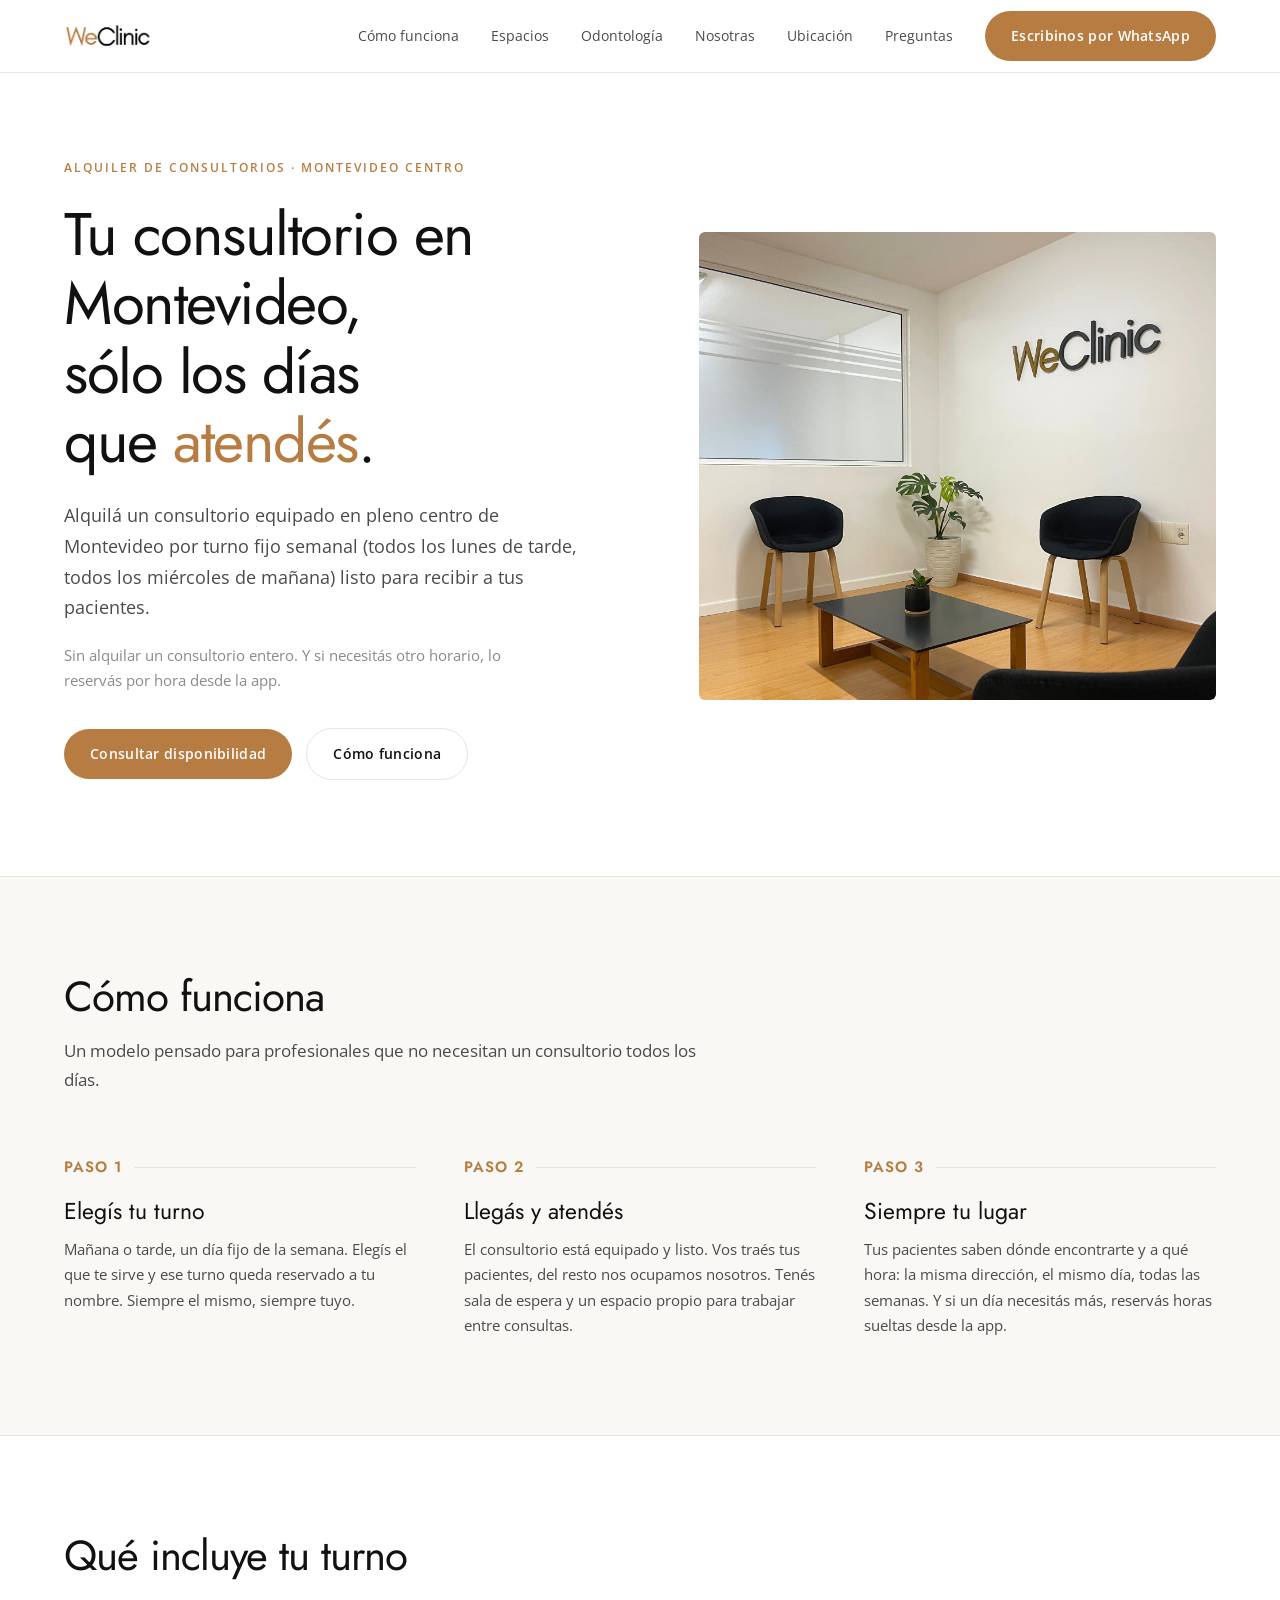
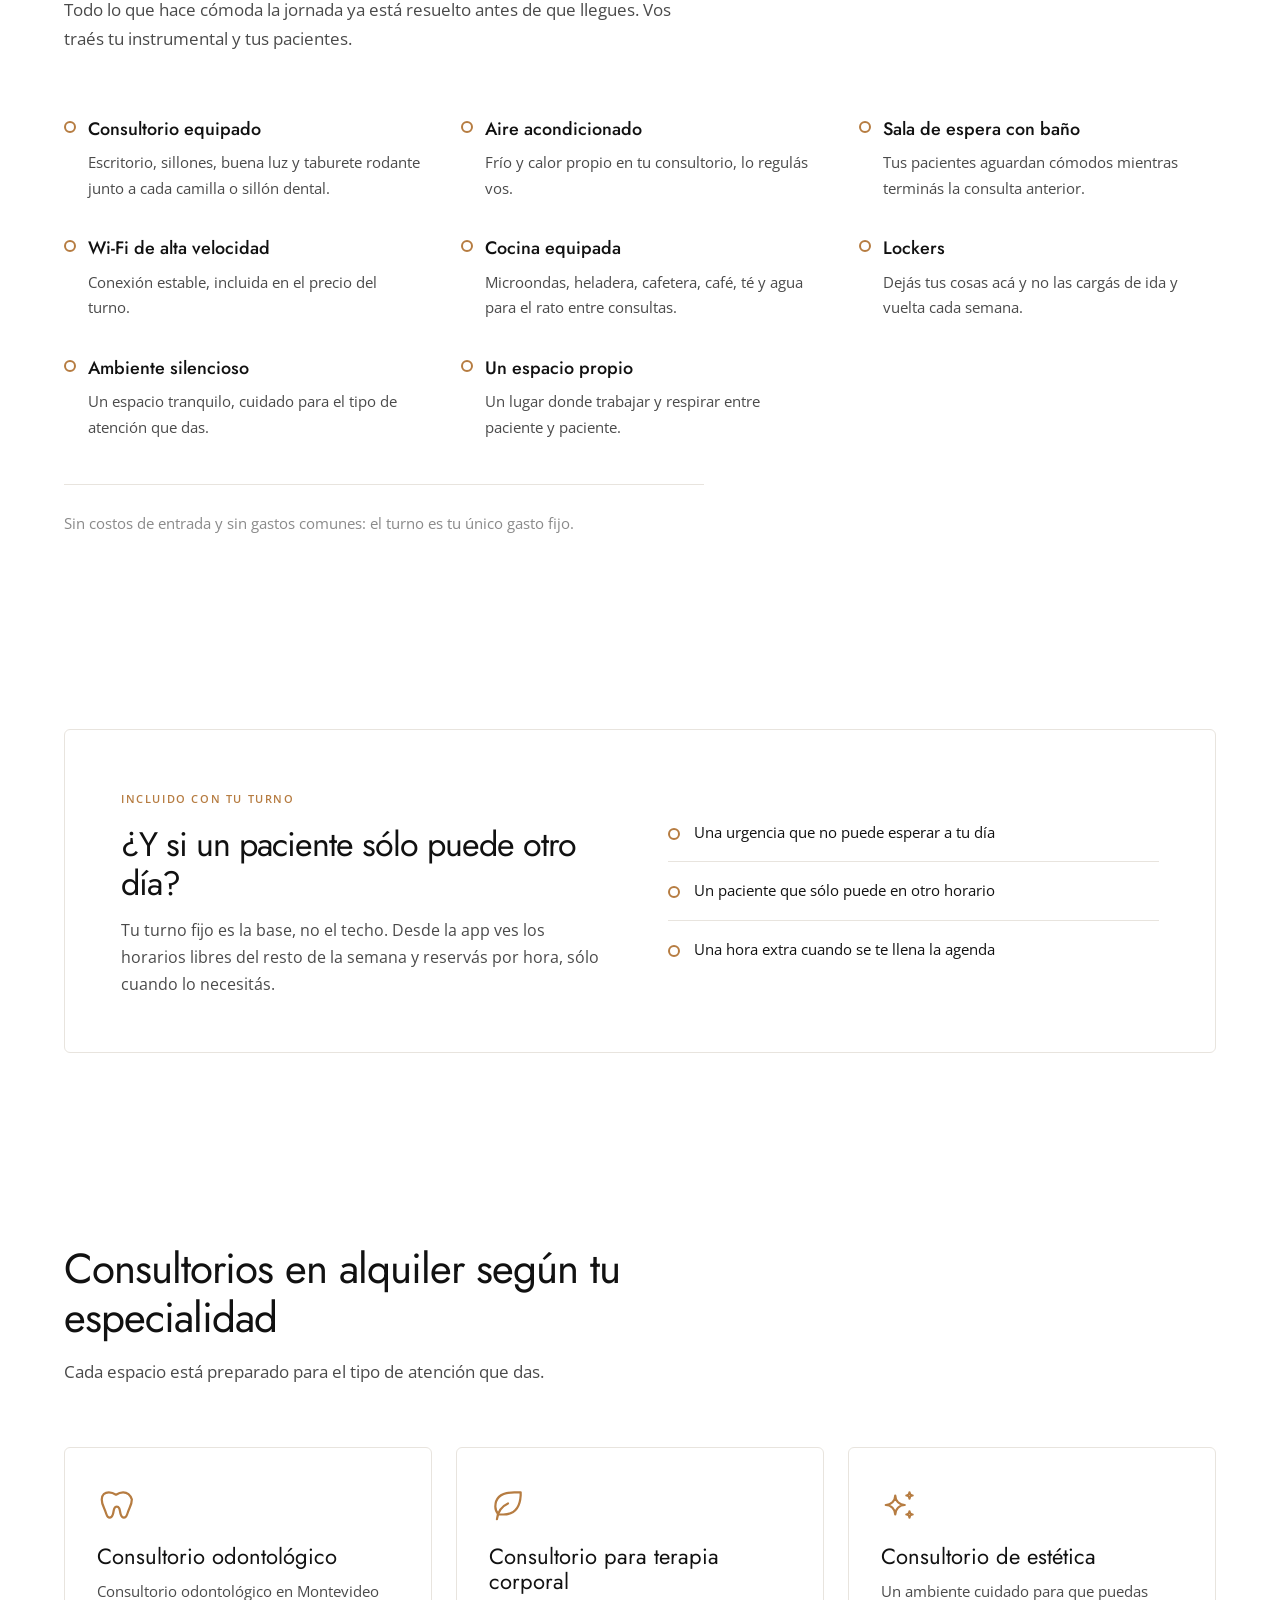
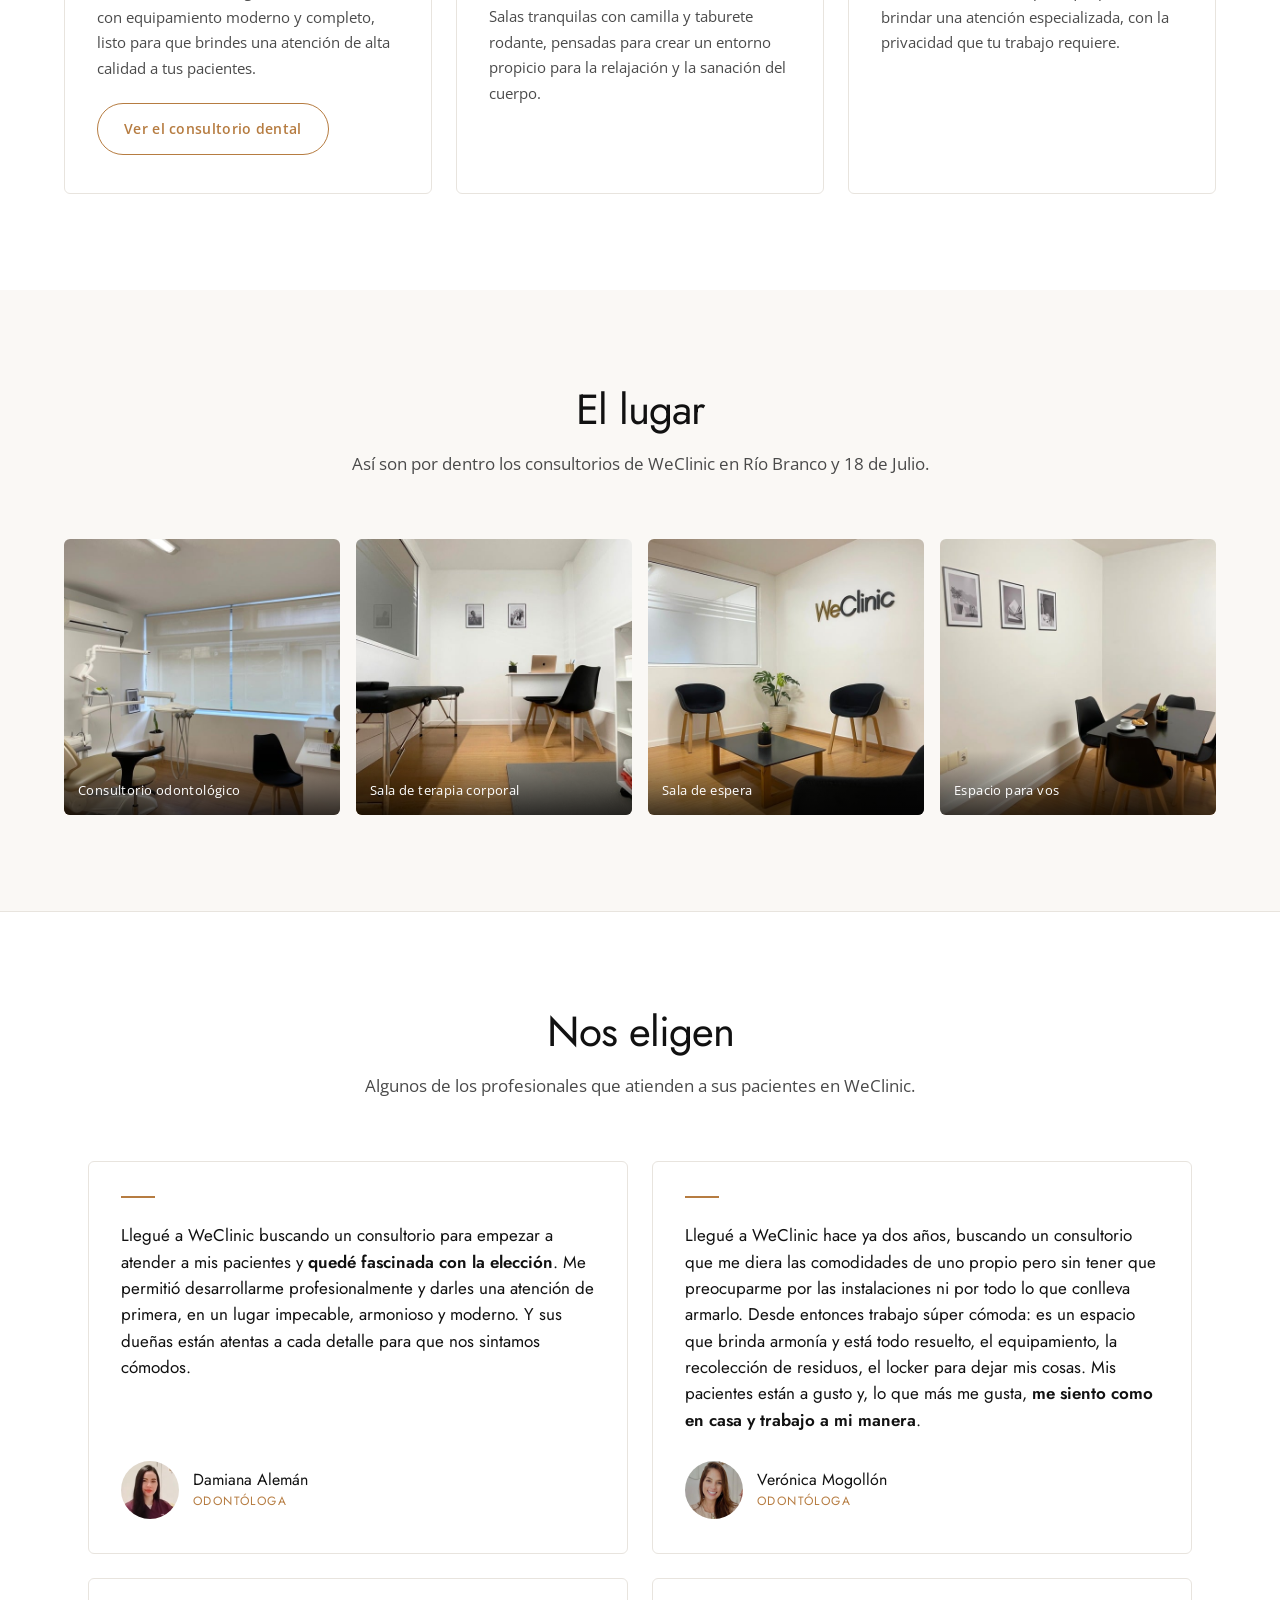
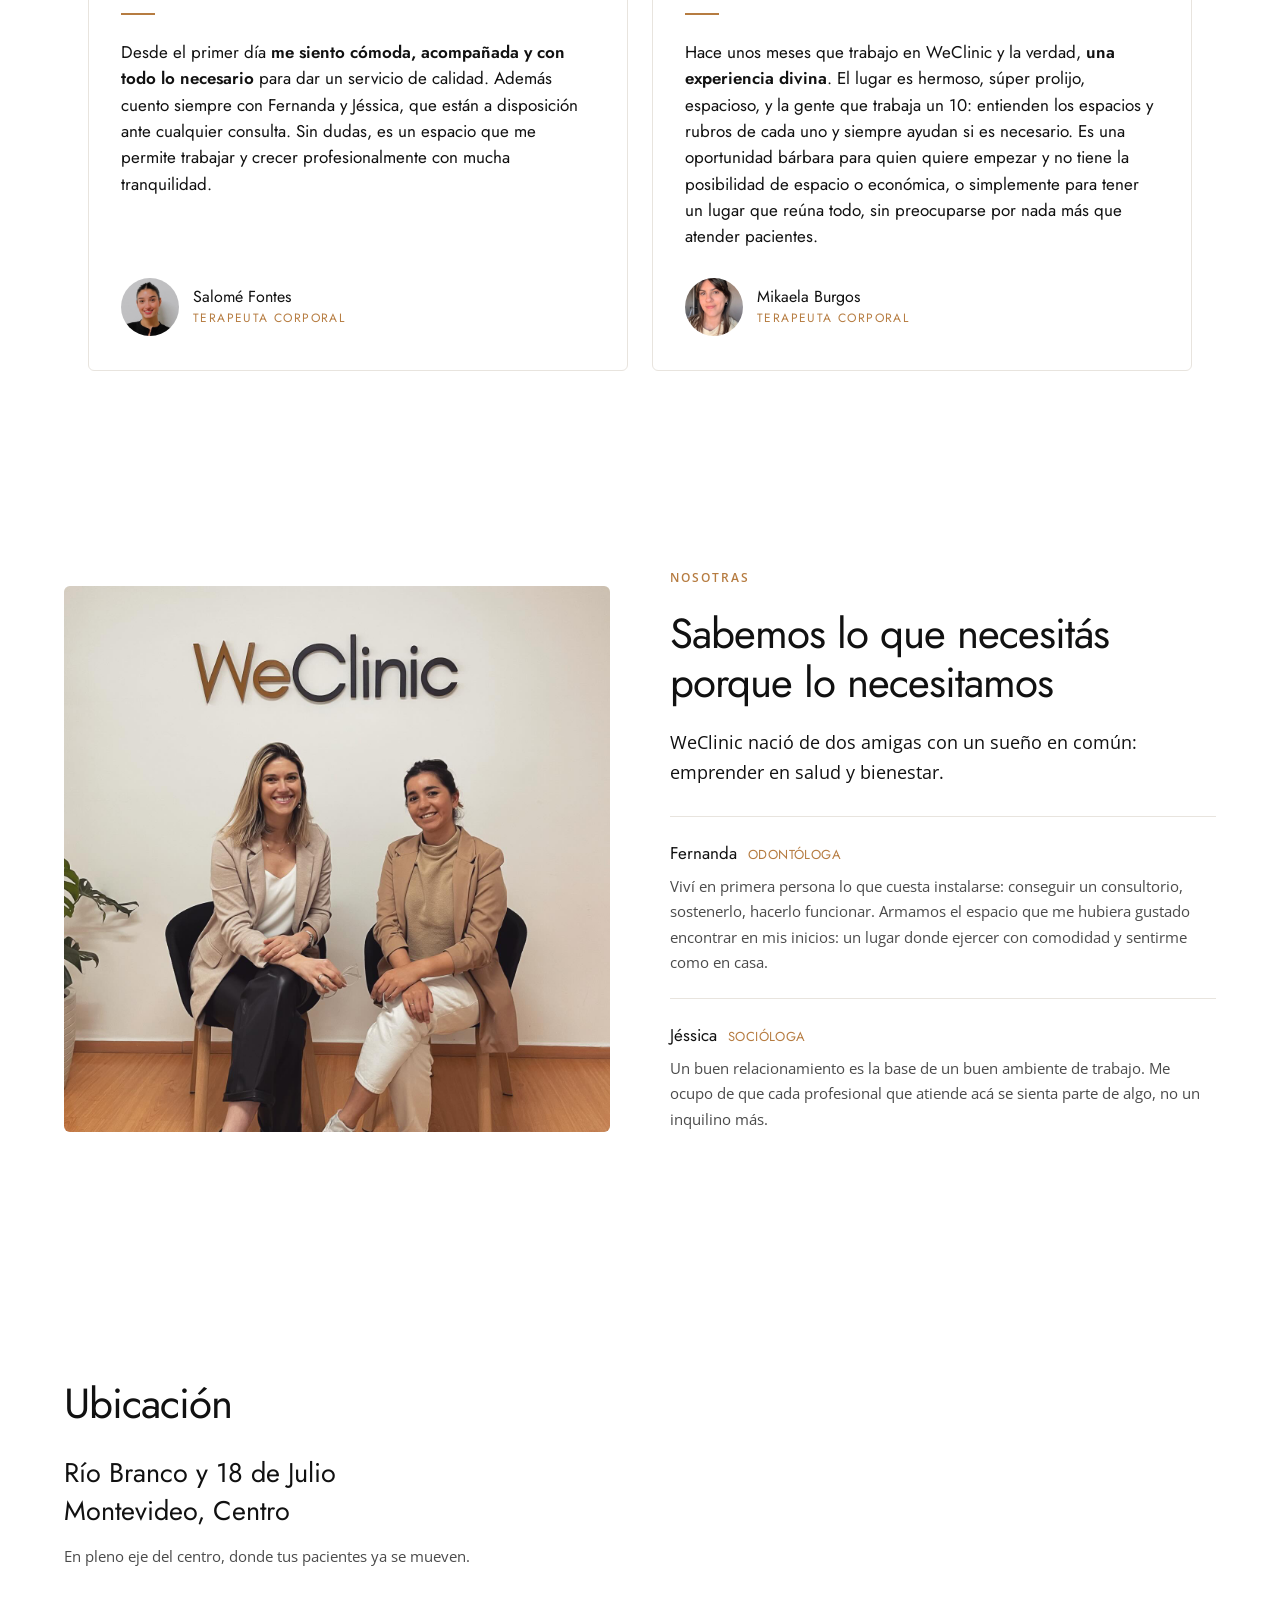
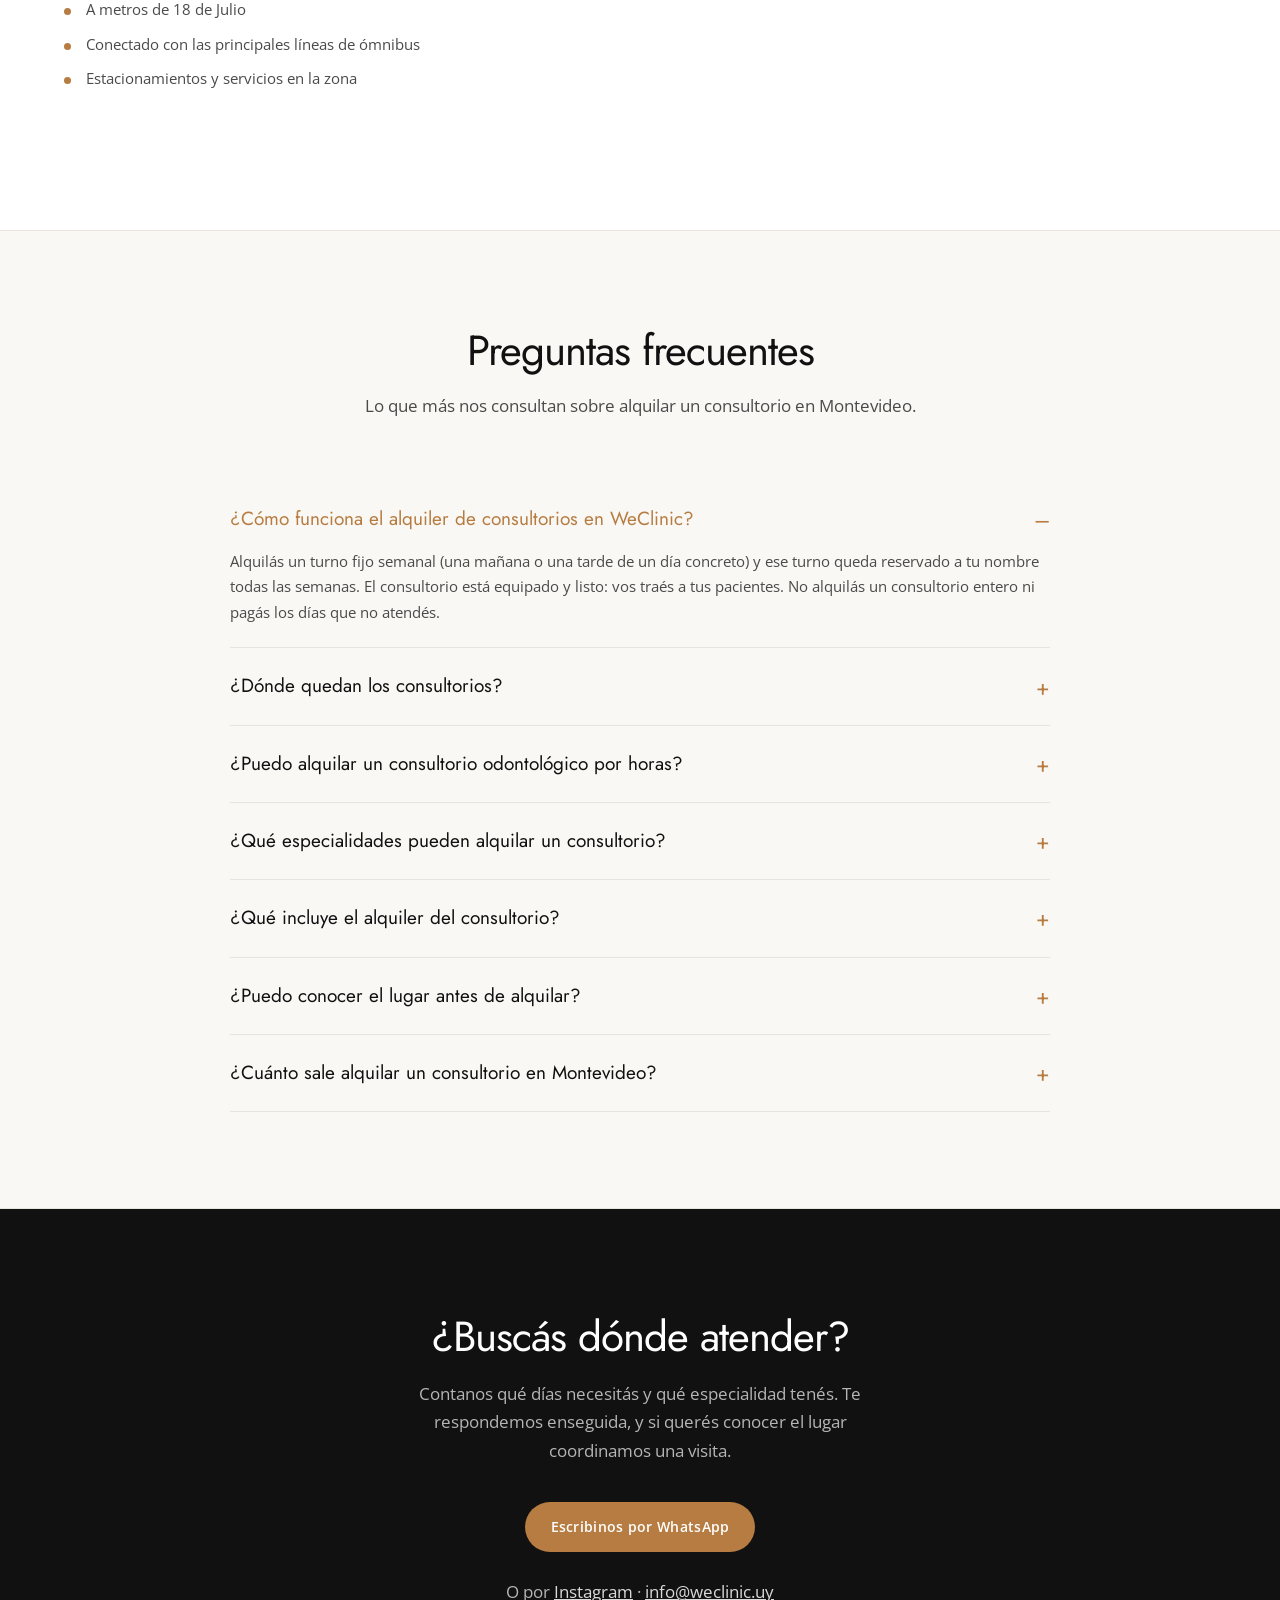
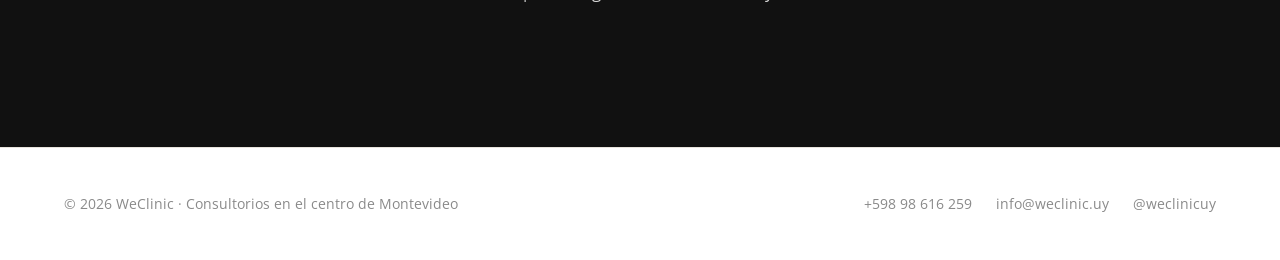
==== commit b7dd3289: "Pasar a botón el link al consultorio dental y titular Nos eligen Co-Authored-By: Claude Opus 5 <nore" ====
--- a/index.html
+++ b/index.html
@@ -25,7 +25,7 @@
 <link rel="preconnect" href="https://fonts.gstatic.com" crossorigin>
 <link href="https://fonts.googleapis.com/css2?family=Jost:wght@300;400;500;600&family=Open+Sans:wght@400;600&display=swap" rel="stylesheet">
 <!-- Al cambiar el CSS, subí el ?v= para que nadie vea la versión vieja cacheada -->
-<link rel="stylesheet" href="css/site.css?v=2">
+<link rel="stylesheet" href="css/site.css?v=5">
 
 <script type="application/ld+json">
 {
@@ -181,15 +181,20 @@
 <header>
   <div class="wrap nav">
     <a href="#" class="logo"><img src="img/logo.png" alt="WeClinic" width="1500" height="578"></a>
-    <nav class="nav-links">
+    <nav class="nav-links" id="menu">
       <a href="#como-funciona">Cómo funciona</a>
       <a href="#espacios">Espacios</a>
       <a href="consultorio-odontologico-montevideo/">Odontología</a>
       <a href="#nosotras">Nosotras</a>
       <a href="#ubicacion">Ubicación</a>
       <a href="#preguntas">Preguntas</a>
+    </nav>
+    <div class="nav-actions">
       <a class="btn nav-cta" href="https://wa.me/59898616259" target="_blank" rel="noopener"><span class="nav-cta-long">Escribinos por </span>WhatsApp</a>
-    </nav>
+      <button class="nav-toggle" type="button" aria-label="Menú" aria-expanded="false" aria-controls="menu">
+        <span class="nav-toggle-bar"></span>
+      </button>
+    </div>
   </div>
 </header>
 
@@ -340,7 +345,8 @@
           </svg>
         </div>
         <h3>Consultorio odontológico</h3>
-        <p>Consultorio odontológico en Montevideo con equipamiento moderno y completo, listo para que brindes una atención de alta calidad a tus pacientes. <a href="consultorio-odontologico-montevideo/" style="color:var(--gold);text-decoration:none;font-weight:600">Ver el consultorio dental →</a></p>
+        <p>Consultorio odontológico en Montevideo con equipamiento moderno y completo, listo para que brindes una atención de alta calidad a tus pacientes.</p>
+        <a class="btn btn-ghost" href="consultorio-odontologico-montevideo/">Ver el consultorio dental</a>
       </div>
       <div class="spec">
         <div class="spec-icon" aria-hidden="true">
@@ -414,7 +420,7 @@
 <section id="testimonios">
   <div class="wrap">
     <div class="sec-head center">
-      <h2>Nos eligieron</h2>
+      <h2>Nos eligen</h2>
       <p>Algunos de los profesionales que atienden a sus pacientes en WeClinic.</p>
     </div>
     <!--
@@ -633,6 +639,32 @@
 document.getElementById('y').textContent = new Date().getFullYear();
 
 (function () {
+  var toggle = document.querySelector('.nav-toggle');
+  var menu = document.getElementById('menu');
+  if (!toggle || !menu) return;
+
+  function abrir(si) {
+    toggle.setAttribute('aria-expanded', si ? 'true' : 'false');
+    menu.classList.toggle('open', si);
+  }
+
+  toggle.addEventListener('click', function () {
+    abrir(toggle.getAttribute('aria-expanded') !== 'true');
+  });
+  // Al elegir un destino, el menú se cierra solo
+  menu.addEventListener('click', function (e) {
+    if (e.target.tagName === 'A') abrir(false);
+  });
+  document.addEventListener('keydown', function (e) {
+    if (e.key === 'Escape') abrir(false);
+  });
+  // Si la pantalla se agranda, los links vuelven a la barra
+  window.addEventListener('resize', function () {
+    if (window.innerWidth > 1024) abrir(false);
+  });
+})();
+
+(function () {
   var shots = [].slice.call(document.querySelectorAll('.shot-btn'));
   var dlg = document.getElementById('lightbox');
   if (!shots.length || !dlg || typeof dlg.showModal !== 'function') return;
--- a/css/site.css
+++ b/css/site.css
@@ -24,10 +24,30 @@
 
   /* NAV */
   header{position:sticky;top:0;z-index:50;background:rgba(255,255,255,.92);backdrop-filter:blur(10px);border-bottom:1px solid var(--line)}
-  .nav{display:flex;align-items:center;justify-content:space-between;gap:16px;height:72px}
+  .nav{display:flex;align-items:center;justify-content:space-between;gap:32px;height:72px}
+  .nav-actions{display:flex;align-items:center;gap:12px;flex:none}
   .logo{display:block;line-height:0;flex:none}
   .logo img{height:34px;width:auto}
-  .nav-links{display:flex;align-items:center;gap:32px}
+  .nav-links{display:flex;align-items:center;gap:32px;margin-left:auto}
+  /* El burger: sólo aparece cuando los links no entran en la barra */
+  .nav-toggle{
+    display:none;width:42px;height:42px;flex:none;padding:0;cursor:pointer;
+    align-items:center;justify-content:center;
+    background:#fff;border:1px solid var(--line);border-radius:999px;
+  }
+  .nav-toggle:hover{border-color:var(--gold)}
+  .nav-toggle-bar,.nav-toggle-bar::before,.nav-toggle-bar::after{
+    display:block;width:18px;height:2px;border-radius:2px;background:var(--ink);
+    transition:transform .2s,top .2s,background .2s;
+  }
+  .nav-toggle-bar{position:relative}
+  .nav-toggle-bar::before,.nav-toggle-bar::after{content:'';position:absolute;left:0}
+  .nav-toggle-bar::before{top:-6px}
+  .nav-toggle-bar::after{top:6px}
+  /* Abierto, el burger se vuelve una cruz */
+  .nav-toggle[aria-expanded='true'] .nav-toggle-bar{background:transparent}
+  .nav-toggle[aria-expanded='true'] .nav-toggle-bar::before{top:0;transform:rotate(45deg)}
+  .nav-toggle[aria-expanded='true'] .nav-toggle-bar::after{top:0;transform:rotate(-45deg)}
   .nav-links a:not(.btn){font-size:14px;text-decoration:none;color:var(--body);transition:color .2s}
   .nav-links a:not(.btn):hover{color:var(--gold)}
   a.btn,.btn{
@@ -130,6 +150,9 @@
   .spec-icon{color:var(--gold);margin-bottom:20px;line-height:0}
   .spec-icon svg{width:38px;height:38px}
   .spec-mark{width:34px;height:2px;background:var(--gold);margin-bottom:24px}
+  /* El botón de la tarjeta va en marrón, con borde del mismo color */
+  .spec .btn{margin-top:22px}
+  .spec .btn-ghost{color:var(--gold);border-color:var(--gold)}
 
   /* TESTIMONIOS */
   .quotes{display:flex;flex-wrap:wrap;justify-content:center;gap:24px}
@@ -239,8 +262,19 @@
   .foot-links{display:flex;gap:24px}
 
   /* RESPONSIVE */
-  /* Los links de texto sólo cuando entran: abajo de esto queda el logo y el botón */
-  @media(max-width:1024px){.nav-links a:not(.btn){display:none}}
+  /* Abajo de esto los links no entran en la barra y pasan al menú del burger */
+  @media(max-width:1024px){
+    .nav-toggle{display:inline-flex}
+    .nav-links{
+      position:absolute;left:0;right:0;top:100%;margin:0;
+      display:none;flex-direction:column;align-items:stretch;gap:0;
+      background:#fff;border-bottom:1px solid var(--line);padding:6px 24px 14px;
+      box-shadow:0 14px 24px rgba(0,0,0,.06);
+    }
+    .nav-links.open{display:flex}
+    .nav-links a{font-size:16px;padding:15px 0;border-bottom:1px solid var(--line)}
+    .nav-links a:last-child{border-bottom:0}
+  }
   @media(max-width:960px){
     .hero-grid{grid-template-columns:1fr;gap:44px}
     .hero-img{order:-1}
@@ -275,8 +309,12 @@
     section{padding:68px 0}
     .hero{padding:52px 0 68px}
     .sec-head{margin-bottom:42px}
-    /* En celular el botón dice sólo "WhatsApp", si no se come el logo */
+    /* En celular el botón dice sólo "WhatsApp", si no no entra con el burger */
     .nav-cta-long{display:none}
+    .nav{gap:12px}
+    .nav-actions{gap:10px}
+    .nav-cta{padding:11px 18px}
+    .nav-toggle{width:38px;height:38px}
     .gallery{grid-template-columns:1fr;gap:16px}
     .incl{grid-template-columns:1fr;gap:26px}
     .panel{padding:34px 26px}
